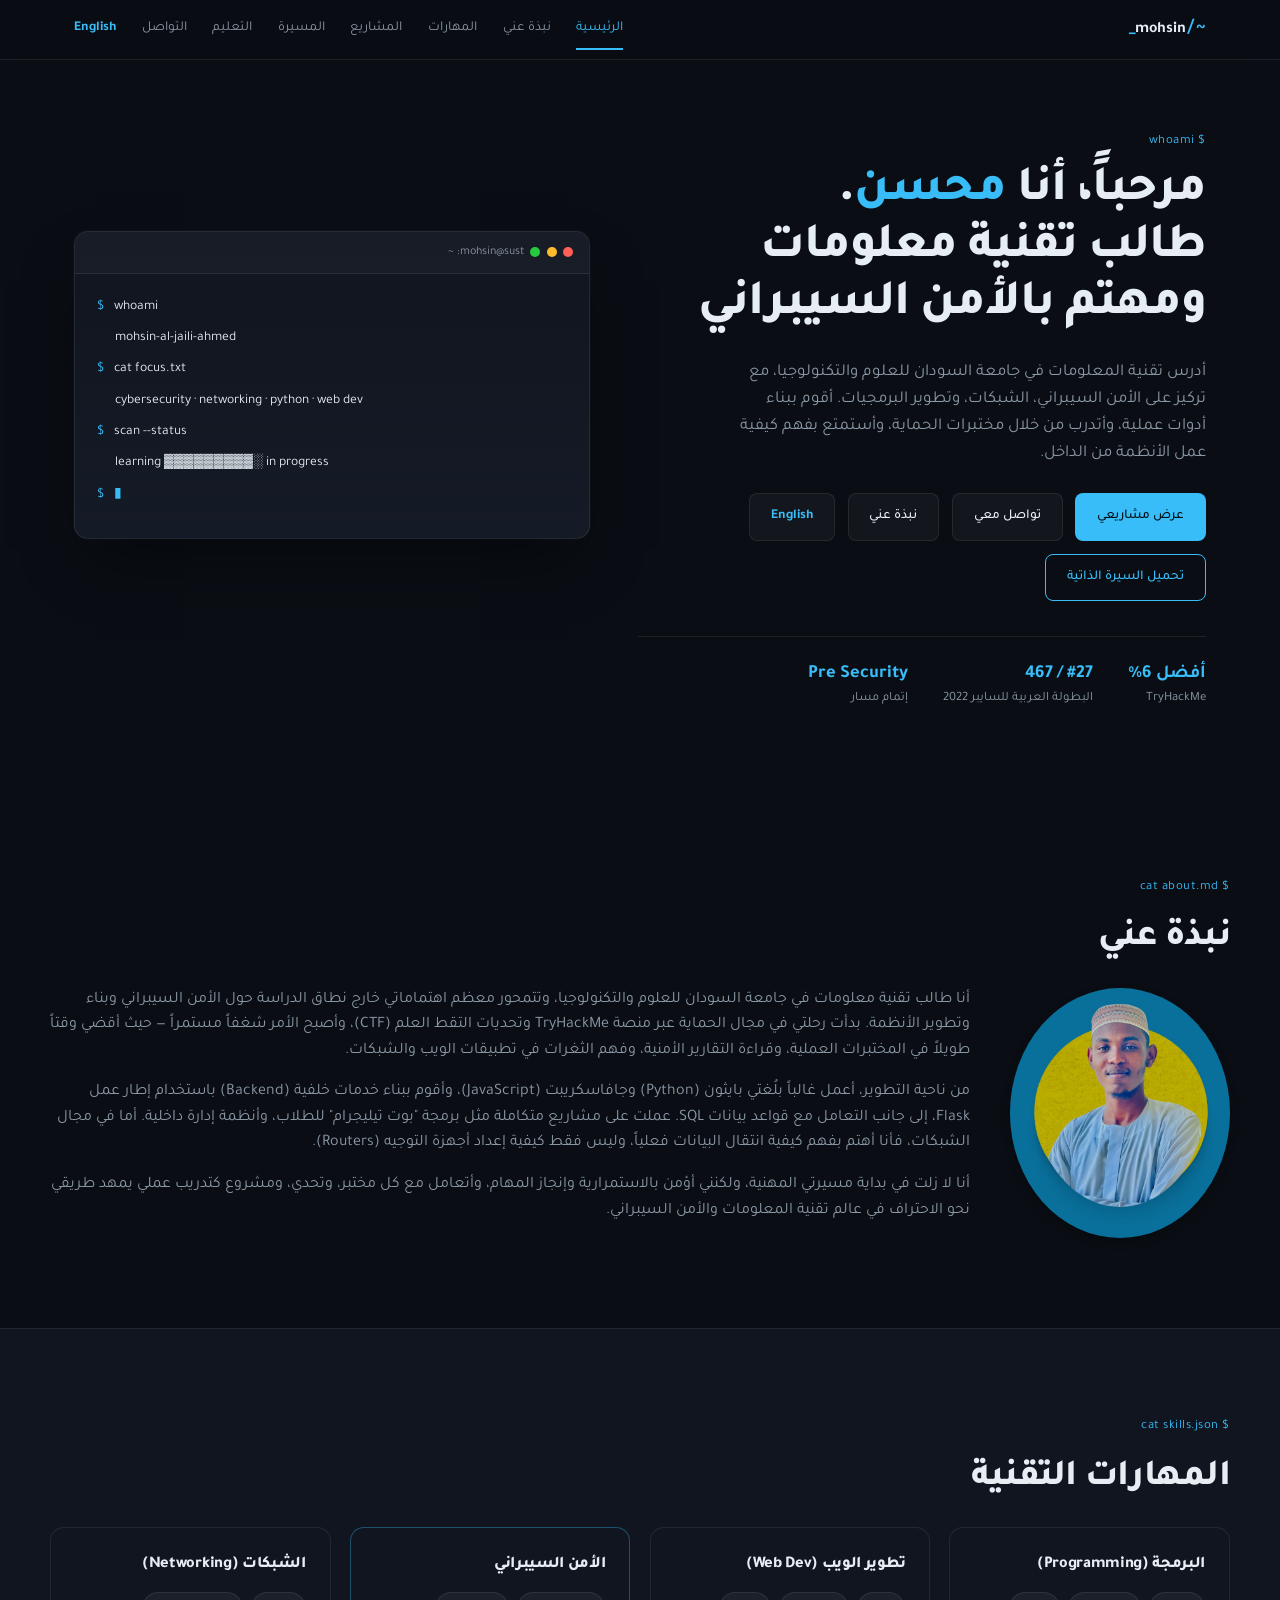
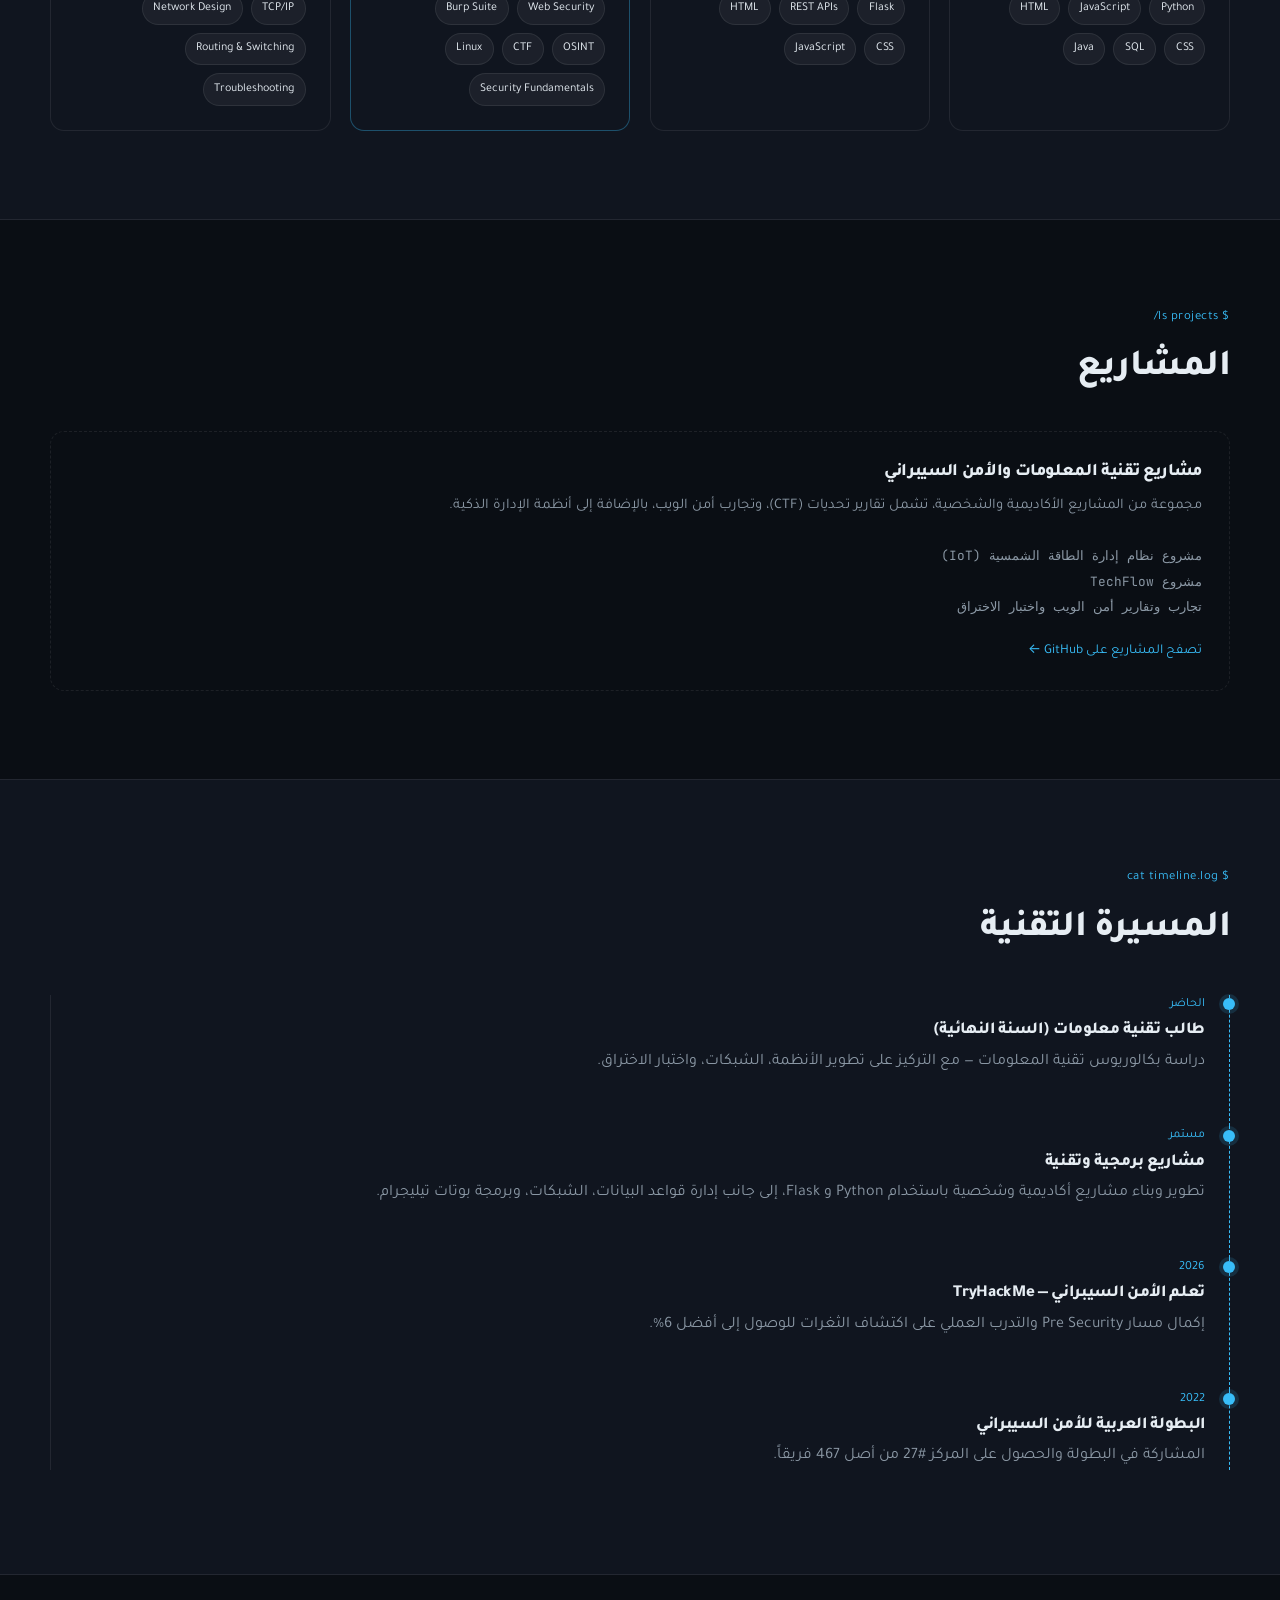
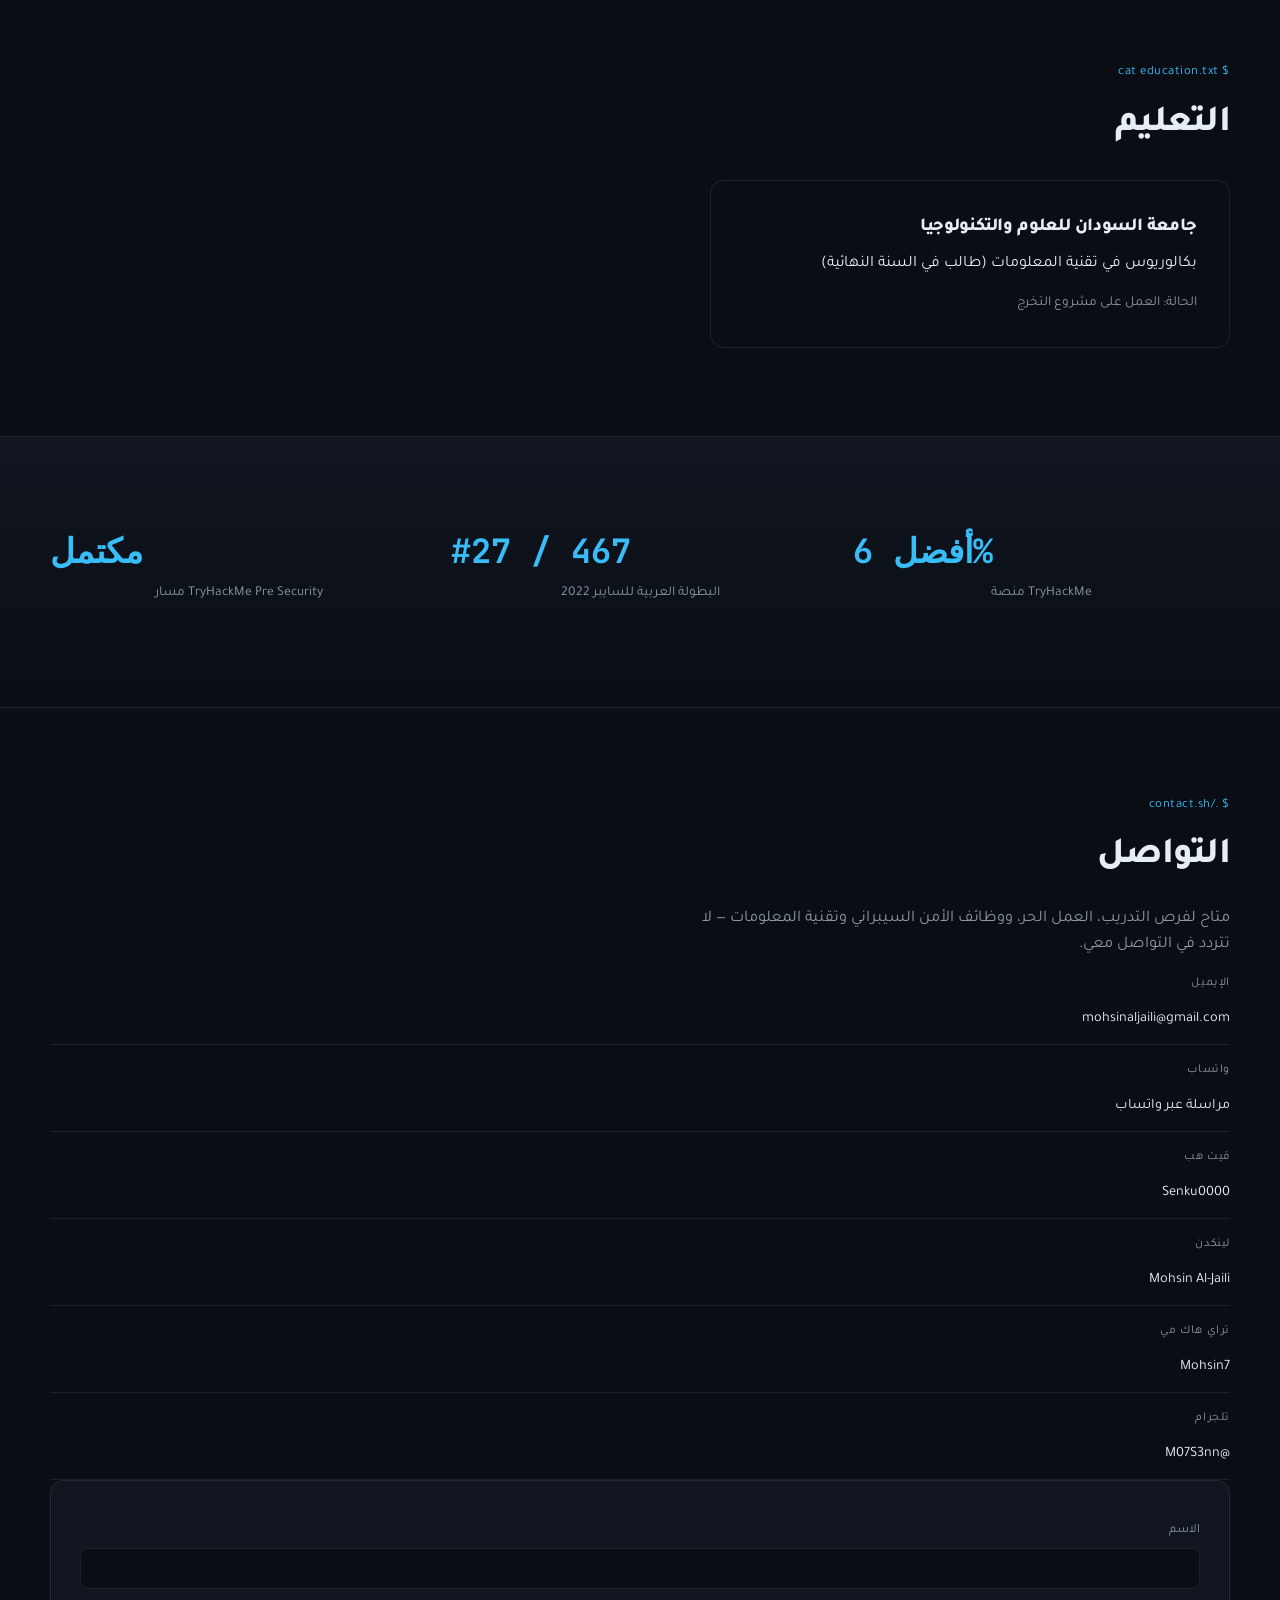
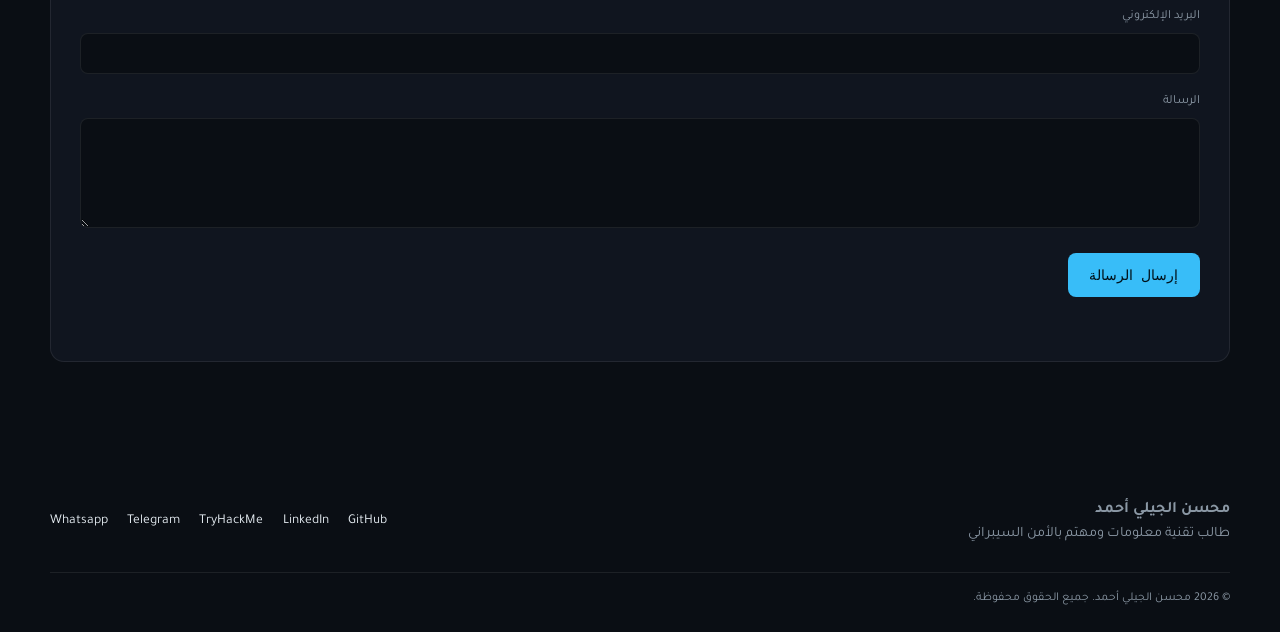
==== index-ar.html @ 2cc3a9dc "Update index-ar.html" ====
<!DOCTYPE html>
<html lang="ar" dir="rtl">
<head>
<meta charset="UTF-8">
<meta name="viewport" content="width=device-width, initial-scale=1.0">
<title>محسن الجيلي أحمد | طالب تقنية معلومات ومهتم بالأمن السيبراني</title>
<meta name="description" content="محسن الجيلي أحمد — طالب تقنية معلومات متخصص في الأمن السيبراني، الشبكات، وتطوير البرمجيات.">
<meta name="theme-color" content="#0a0e14">
<link rel="icon" type="image/svg+xml" href="assets/icons/favicon.svg">
<link rel="preconnect" href="https://fonts.googleapis.com">
<link rel="preconnect" href="https://fonts.gstatic.com" crossorigin>
<link href="https://fonts.googleapis.com/css2?family=JetBrains+Mono:wght@400;500;600;700&family=Inter:wght@400;500;600;700;800&family=Tajawal:wght@400;500;700&display=swap" rel="stylesheet">
<link rel="stylesheet" href="css/style.css">

<!-- إصلاحات التصميم المخصصة للغة العربية -->
<style>
  /* تعديل الخطوط العامة */
  body, h1, h2, h3, p, a, span, label, input, textarea { 
    font-family: 'Tajawal', 'Inter', sans-serif !important; 
  }
  
  /* منع الشاشة السوداء في الجوال (إخفاء العناصر الخارجة عن الشاشة) */
  body, html {
    overflow-x: hidden;
  }

  /* إصلاح زر "تخطي إلى المحتوى" وإخفاؤه */
  .skip-link {
    position: absolute;
    top: -1000px;
    right: 0;
    opacity: 0;
  }
  .skip-link:focus {
    top: 0;
    opacity: 1;
  }

  /* الحفاظ على اتجاه الأكواد التقنية من اليسار لليمين */
  .terminal__body, .nav__prompt, .stat-block__num { 
    font-family: 'JetBrains Mono', monospace !important; 
    direction: ltr; 
    text-align: left; 
  }

  /* إصلاحات الهوامش للقوائم في الجوال */
  .nav__links {
    text-align: right;
  }
  .contact-list {
    padding-right: 0;
  }
  .contact-list li {
    direction: rtl;
    display: flex;
    justify-content: flex-start;
    gap: 15px;
  }

  /* إصلاح الخط الزمني (Timeline) ليظهر على اليمين بدلاً من اليسار */
  .timeline__item {
    padding-left: 0 !important;
    padding-right: 1.5rem !important;
    border-left: none !important;
    border-right: 1px dashed var(--accent) !important;
  }
  .timeline__dot {
    left: auto !important;
    right: -6px !important;
  }
</style>
</head>
<body>

<a class="skip-link" href="#main">تخطي إلى المحتوى</a>

<!-- ================= NAV ================= -->
<header class="nav" id="nav">
<div class="nav__inner">
<a href="#home" class="nav__brand" aria-label="محسن الجيلي أحمد, الرئيسية">
<span class="nav__prompt">~/</span>mohsin<span class="nav__cursor">_</span>
</a>
<nav class="nav__links" id="navLinks" aria-label="Primary">
<a href="#home" class="nav__link active">الرئيسية</a>
<a href="#about" class="nav__link">نبذة عني</a>
<a href="#skills" class="nav__link">المهارات</a>
<a href="#projects" class="nav__link">المشاريع</a>
<a href="#experience" class="nav__link">المسيرة</a>
<a href="#education" class="nav__link">التعليم</a>
<a href="#contact" class="nav__link">التواصل</a>
<a href="index.html" class="nav__link" style="color: var(--accent); font-weight: bold;">English</a>
</nav>
<button class="nav__toggle" id="navToggle" aria-label="افتح القائمة" aria-expanded="false" aria-controls="navLinks">
<span></span><span></span><span></span>
</button>
</div>
</header>

<main id="main">

<!-- ================= HERO ================= -->
<section class="hero" id="home">
<div class="hero__grid">
<div class="hero__content">
<p class="eyebrow">$ whoami</p>
<h1 class="hero__title">
مرحباً، أنا <span class="text-accent">محسن</span>.<br>
طالب تقنية معلومات<br>
ومهتم بالأمن السيبراني
</h1>
<p class="hero__desc">
أدرس تقنية المعلومات في جامعة السودان للعلوم والتكنولوجيا، مع تركيز على الأمن السيبراني، الشبكات، وتطوير البرمجيات. أقوم ببناء أدوات عملية، وأتدرب من خلال مختبرات الحماية، وأستمتع بفهم كيفية عمل الأنظمة من الداخل.
</p>
<div class="hero__cta">
<a href="#projects" class="btn btn--primary">عرض مشاريعي</a>
<a href="#contact" class="btn btn--ghost">تواصل معي</a>
  <a href="#about" class="btn btn--ghost">نبذة عني</a>
<a href="index.html" class="btn btn--ghost" style="color: var(--accent); font-weight: bold;">English</a>
<a href="assets/cv/Mohsin-Al-Jaili-Ahmed-CV.pdf" class="btn btn--outline" download>تحميل السيرة الذاتية</a>
</div>
<div class="hero__stats">
<div class="hero__stat"><span class="hero__stat-num">أفضل 6%</span><span class="hero__stat-label">TryHackMe</span></div>
<div class="hero__stat"><span class="hero__stat-num">#27 / 467</span><span class="hero__stat-label">البطولة العربية للسايبر 2022</span></div>
<div class="hero__stat"><span class="hero__stat-num">Pre Security</span><span class="hero__stat-label">إتمام مسار</span></div>
</div>
</div>
<div class="hero__visual" aria-hidden="true">
<div class="terminal">
<div class="terminal__bar">
<span class="dot dot--r"></span><span class="dot dot--y"></span><span class="dot dot--g"></span>
<span class="terminal__title">mohsin@sust: ~</span>
</div>
<div class="terminal__body" id="terminalBody">
<p><span class="prompt">$</span> <span class="type-line" data-text="whoami"></span></p>
<p class="out">mohsin-al-jaili-ahmed</p>
<p><span class="prompt">$</span> <span class="type-line" data-text="cat focus.txt"></span></p>
<p class="out">cybersecurity · networking · python · web dev</p>
<p><span class="prompt">$</span> <span class="type-line" data-text="scan --status"></span></p>
<p class="out out--accent">learning ▓▓▓▓▓▓▓▓▓░ in progress</p>
<p><span class="prompt">$</span> <span class="cursor-blink">▮</span></p>
</div>
</div>
</div>
</div>
</section>

<!-- ================= ABOUT ================= -->
<section class="section" id="about">
<div class="section__inner">
<p class="eyebrow">$ cat about.md</p>
<h2 class="section__title">نبذة عني</h2>
<div class="about__grid">
<div class="about__photo" style="display: flex; justify-content: center;">
<img src="assets/images/profile.jpg" alt="محسن الجيلي" style="border-radius: 50% !important; object-fit: cover !important; width: 250px !important; height: 250px !important; box-shadow: 0 4px 8px rgba(0,0,0,0.3);">
</div>
<div class="about__text">
<p>
أنا طالب تقنية معلومات في جامعة السودان للعلوم والتكنولوجيا، وتتمحور معظم اهتماماتي خارج نطاق الدراسة حول الأمن السيبراني وبناء وتطوير الأنظمة. بدأت رحلتي في مجال الحماية عبر منصة TryHackMe وتحديات التقط العلم (CTF)، وأصبح الأمر شغفاً مستمراً — حيث أقضي وقتاً طويلاً في المختبرات العملية، وقراءة التقارير الأمنية، وفهم الثغرات في تطبيقات الويب والشبكات.
</p>
<p>
من ناحية التطوير، أعمل غالباً بلُغتي بايثون (Python) وجافاسكريبت (JavaScript)، وأقوم ببناء خدمات خلفية (Backend) باستخدام إطار عمل Flask، إلى جانب التعامل مع قواعد بيانات SQL. عملت على مشاريع متكاملة مثل برمجة "بوت تيليجرام" للطلاب، وأنظمة إدارة داخلية. أما في مجال الشبكات، فأنا أهتم بفهم كيفية انتقال البيانات فعلياً، وليس فقط كيفية إعداد أجهزة التوجيه (Routers).
</p>
<p>
أنا لا زلت في بداية مسيرتي المهنية، ولكنني أؤمن بالاستمرارية وإنجاز المهام، وأتعامل مع كل مختبر، وتحدي، ومشروع كتدريب عملي يمهد طريقي نحو الاحتراف في عالم تقنية المعلومات والأمن السيبراني.
</p>
</div>
</div>
</div>
</section>

<!-- ================= SKILLS ================= -->
<section class="section section--alt" id="skills">
<div class="section__inner">
<p class="eyebrow">$ cat skills.json</p>
<h2 class="section__title">المهارات التقنية</h2>
<div class="skills__grid">
<div class="skill-card">
<h3 class="skill-card__title">البرمجة (Programming)</h3>
<div class="tags">
<span class="tag">Python</span><span class="tag">JavaScript</span>
<span class="tag">HTML</span><span class="tag">CSS</span>
<span class="tag">SQL</span><span class="tag">Java</span>
</div>
</div>
<div class="skill-card">
<h3 class="skill-card__title">تطوير الويب (Web Dev)</h3>
<div class="tags">
<span class="tag">Flask</span><span class="tag">REST APIs</span>
<span class="tag">HTML</span><span class="tag">CSS</span><span class="tag">JavaScript</span>
</div>
</div>
<div class="skill-card skill-card--accent">
<h3 class="skill-card__title">الأمن السيبراني</h3>
<div class="tags">
<span class="tag">Web Security</span><span class="tag">Burp Suite</span>
<span class="tag">OSINT</span><span class="tag">CTF</span>
<span class="tag">Linux</span><span class="tag">Security Fundamentals</span>
</div>
</div>
<div class="skill-card">
<h3 class="skill-card__title">الشبكات (Networking)</h3>
<div class="tags">
<span class="tag">TCP/IP</span><span class="tag">Network Design</span>
<span class="tag">Routing &amp; Switching</span><span class="tag">Troubleshooting</span>
</div>
</div>
</div>
</div>
</section>

<!-- ================= PROJECTS ================= -->
<section class="section" id="projects">
  <div class="section__inner">
    <p class="eyebrow">$ ls projects/</p>
    <h2 class="section__title">المشاريع</h2>
    <div class="projects__grid">
      <article class="project-card project-card--dashed">
        <div class="project-card__top">
          <h3>مشاريع تقنية المعلومات والأمن السيبراني</h3>
        </div>
        <p class="project-card__desc">مجموعة من المشاريع الأكاديمية والشخصية، تشمل تقارير تحديات (CTF)، وتجارب أمن الويب، بالإضافة إلى أنظمة الإدارة الذكية.</p>
        <ul class="mini-list">
          <li>مشروع نظام إدارة الطاقة الشمسية (IoT)</li>
          <li>مشروع TechFlow</li>
          <li>تجارب وتقارير أمن الويب واختبار الاختراق</li>
        </ul>
        <a class="link-arrow" href="https://github.com/Senku0000" target="_blank" rel="noopener">تصفح المشاريع على GitHub ←</a>
      </article>
    </div>
  </div>
</section>

  <!-- ================= EXPERIENCE ================= -->
<section class="section section--alt" id="experience">
  <div class="section__inner">
    <p class="eyebrow">$ cat timeline.log</p>
    <h2 class="section__title">المسيرة التقنية</h2>
    <ol class="timeline">
      <li class="timeline__item">
        <span class="timeline__dot"></span>
        <p class="timeline__date">الحاضر</p>
        <h3>طالب تقنية معلومات (السنة النهائية)</h3>
        <p>دراسة بكالوريوس تقنية المعلومات — مع التركيز على تطوير الأنظمة، الشبكات، واختبار الاختراق.</p>
      </li>
      <li class="timeline__item">
        <span class="timeline__dot"></span>
        <p class="timeline__date">مستمر</p>
        <h3>مشاريع برمجية وتقنية</h3>
        <p>تطوير وبناء مشاريع أكاديمية وشخصية باستخدام Python و Flask، إلى جانب إدارة قواعد البيانات، الشبكات، وبرمجة بوتات تيليجرام.</p>
      </li>
      <li class="timeline__item">
        <span class="timeline__dot"></span>
        <p class="timeline__date">2026</p>
        <h3>تعلم الأمن السيبراني — TryHackMe</h3>
        <p>إكمال مسار Pre Security والتدرب العملي على اكتشاف الثغرات للوصول إلى أفضل 6%.</p>
      </li>
      <li class="timeline__item">
        <span class="timeline__dot"></span>
        <p class="timeline__date">2022</p>
        <h3>البطولة العربية للأمن السيبراني</h3>
        <p>المشاركة في البطولة والحصول على المركز #27 من أصل 467 فريقاً.</p>
      </li>
    </ol>
  </div>
</section>
  

<!-- ================= EDUCATION ================= -->
<section class="section" id="education">
  <div class="section__inner">
    <p class="eyebrow">$ cat education.txt</p>
    <h2 class="section__title">التعليم</h2>
    <div class="education-card">
      <h3>جامعة السودان للعلوم والتكنولوجيا</h3>
      <p class="education-card__degree">بكالوريوس في تقنية المعلومات (طالب في السنة النهائية)</p>
      <p class="education-card__status">الحالة: العمل على مشروع التخرج</p>
    </div>
  </div>
</section>

<!-- ================= STATS ================= -->
<section class="section stats section--alt" id="stats">
<div class="section__inner">
<div class="stats__grid">
<div class="stat-block">
<p class="stat-block__num" data-count-text="أفضل 6%">أفضل 6%</p>
<p class="stat-block__label">TryHackMe منصة</p>
</div>
<div class="stat-block">
<p class="stat-block__num" data-count-text="#27 / 467">#27 / 467</p>
<p class="stat-block__label">البطولة العربية للسايبر 2022</p>
</div>
<div class="stat-block">
<p class="stat-block__num" data-count-text="مكتمل">مكتمل</p>
<p class="stat-block__label">TryHackMe Pre Security مسار</p>
</div>
</div>
</div>
</section>

<!-- ================= CONTACT ================= -->
<section class="section" id="contact">
<div class="section__inner">
<p class="eyebrow">$ ./contact.sh</p>
<h2 class="section__title">التواصل</h2>
<p class="section__lede">متاح لفرص التدريب، العمل الحر، ووظائف الأمن السيبراني وتقنية المعلومات — لا تتردد في التواصل معي.</p>

<ul class="contact-list">
<li><span class="contact-list__label">الإيميل</span><a href="mailto:mohsinaljaili@gmail.com">mohsinaljaili@gmail.com</a></li>
  <li><span class="contact-list__label">واتساب</span><a href="https://wa.me/249965430971" target="_blank" rel="noopener">مراسلة عبر واتساب</a></li>
  
<li><span class="contact-list__label">قيت هب</span><a href="https://github.com/Senku0000" target="_blank" rel="noopener">Senku0000</a></li>
<li><span class="contact-list__label">لينكدن</span><a href="https://www.linkedin.com/in/mohsin-aljaili" target="_blank" rel="noopener">Mohsin Al-Jaili</a></li>
<li><span class="contact-list__label">تراي هاك مي</span><a href="https://tryhackme.com/p/Mohsin7" target="_blank" rel="noopener">Mohsin7</a></li>
<li><span class="contact-list__label">تلجرام</span><a href="https://t.me/M07S3nn" target="_blank" rel="noopener">@M07S3nn</a></li>
</ul>

<form class="contact-form" id="contactForm" action="https://formspree.io/f/xoeqakaz" method="POST">
<label for="name">الاسم</label>
<input type="text" id="name" name="name" required autocomplete="name">

<label for="email">البريد الإلكتروني</label>
<input type="email" id="email" name="email" required autocomplete="email">

<label for="message">الرسالة</label>
<textarea id="message" name="message" rows="5" required></textarea>

<button type="submit" class="btn btn--primary">إرسال الرسالة</button>
<p class="form-status" id="formStatus" role="status" aria-live="polite"></p>
</form>
</div>
</section>
</main>

<!-- ================= FOOTER ================= -->
<footer class="footer">
<div class="footer__inner">
<div>
<p class="footer__name">محسن الجيلي أحمد</p>
<p class="footer__role">طالب تقنية معلومات ومهتم بالأمن السيبراني</p>
</div>
<div class="footer__socials">
<a href="https://github.com/Senku0000" target="_blank" rel="noopener">GitHub</a>
<a href="https://www.linkedin.com/in/mohsin-aljaili" target="_blank" rel="noopener">LinkedIn</a>
<a href="https://tryhackme.com/p/Mohsin7" target="_blank" rel="noopener">TryHackMe</a>
<a href="https://t.me/M07S3nn" target="_blank" rel="noopener">Telegram</a>
  <a href="https://wa.me/249965430971" target="_blank" rel="noopener">Whatsapp</a>
</div>
</div>
<p class="footer__copy">© 2026 محسن الجيلي أحمد. جميع الحقوق محفوظة.</p>
</footer>

<script src="js/script.js"></script>
</body>
</html>
---- css/style.css ----
/* =========================================================
   Tokens
========================================================= */
:root{
  --bg: #0a0e14;
  --surface: #10151f;
  --surface-2: #151b26;
  --border: rgba(255,255,255,0.08);
  --text: #e6edf3;
  --text-dim: #8b98a5;
  --accent: #38bdf8;
  --accent-2: #7c9cff;
  --accent-glow: rgba(56,189,248,0.35);
  --mono: 'JetBrains Mono', ui-monospace, SFMono-Regular, Menlo, monospace;
  --sans: 'Inter', -apple-system, BlinkMacSystemFont, 'Segoe UI', sans-serif;
  --radius: 14px;
  --radius-sm: 8px;
  --maxw: 1180px;
  --transition: 220ms cubic-bezier(.4,0,.2,1);
}

*,*::before,*::after{box-sizing:border-box;}
html{scroll-behavior:smooth;}
body{
  margin:0;
  background:var(--bg);
  color:var(--text);
  font-family:var(--sans);
  line-height:1.6;
  -webkit-font-smoothing:antialiased;
  overflow-x:hidden;
}
img{max-width:100%;display:block;}
a{color:inherit;text-decoration:none;}
ul,ol{list-style:none;margin:0;padding:0;}
h1,h2,h3,h4{font-family:var(--sans);margin:0 0 .5em;font-weight:800;letter-spacing:-0.02em;}
p{margin:0 0 1em;color:var(--text-dim);}

.skip-link{
  position:absolute;left:-999px;top:0;background:var(--accent);color:#001018;
  padding:.75rem 1rem;z-index:999;border-radius:0 0 8px 0;
}
.skip-link:focus{left:0;}

@media (prefers-reduced-motion: reduce){
  *{animation-duration:0.001ms !important;animation-iteration-count:1 !important;transition-duration:0.001ms !important;scroll-behavior:auto !important;}
}

:focus-visible{outline:2px solid var(--accent);outline-offset:3px;border-radius:4px;}

.text-accent{color:var(--accent);}
.eyebrow{
  font-family:var(--mono);
  font-size:.8rem;
  color:var(--accent);
  letter-spacing:.04em;
  margin-bottom:.75rem;
}

/* =========================================================
   Buttons
========================================================= */
.btn{
  display:inline-flex;align-items:center;gap:.4rem;
  padding:.75rem 1.3rem;border-radius:var(--radius-sm);
  font-family:var(--mono);font-size:.85rem;font-weight:500;
  border:1px solid transparent;cursor:pointer;
  transition:transform var(--transition), box-shadow var(--transition), background var(--transition), border-color var(--transition);
}
.btn--primary{background:var(--accent);color:#001018;}
.btn--primary:hover{transform:translateY(-2px);box-shadow:0 8px 24px var(--accent-glow);}
.btn--ghost{background:rgba(255,255,255,0.04);border-color:var(--border);color:var(--text);}
.btn--ghost:hover{border-color:var(--accent);color:var(--accent);transform:translateY(-2px);}
.btn--outline{border-color:var(--accent);color:var(--accent);background:transparent;}
.btn--outline:hover{background:rgba(56,189,248,0.1);transform:translateY(-2px);}

/* =========================================================
   Nav
========================================================= */
.nav{
  position:sticky;top:0;z-index:100;
  background:rgba(10,14,20,0.72);
  backdrop-filter:blur(14px);-webkit-backdrop-filter:blur(14px);
  border-bottom:1px solid var(--border);
}
.nav__inner{
  max-width:var(--maxw);margin:0 auto;padding:.9rem 1.5rem;
  display:flex;align-items:center;justify-content:space-between;
}
.nav__brand{font-family:var(--mono);font-weight:600;font-size:1rem;color:var(--text);}
.nav__prompt{color:var(--accent);}
.nav__cursor{color:var(--accent);animation:blink 1.1s steps(1) infinite;}
.nav__links{display:flex;gap:1.6rem;font-family:var(--mono);font-size:.85rem;}
.nav__link{color:var(--text-dim);position:relative;padding:.25rem 0;transition:color var(--transition);}
.nav__link:hover, .nav__link.active{color:var(--accent);}
.nav__link.active::after{
  content:"";position:absolute;left:0;bottom:-6px;width:100%;height:2px;background:var(--accent);
}
.nav__toggle{
  display:none;flex-direction:column;gap:5px;background:none;border:none;cursor:pointer;padding:6px;
}
.nav__toggle span{width:22px;height:2px;background:var(--text);transition:transform var(--transition), opacity var(--transition);}
.nav__toggle[aria-expanded="true"] span:nth-child(1){transform:translateY(7px) rotate(45deg);}
.nav__toggle[aria-expanded="true"] span:nth-child(2){opacity:0;}
.nav__toggle[aria-expanded="true"] span:nth-child(3){transform:translateY(-7px) rotate(-45deg);}

/* =========================================================
   Hero
========================================================= */
.hero{
  max-width:var(--maxw);margin:0 auto;padding:4.5rem 1.5rem 5rem;
}
.hero__grid{
  display:grid;grid-template-columns:1.1fr 1fr;gap:3rem;align-items:center;
}
.hero__title{font-size:clamp(2rem,4.2vw,3.1rem);line-height:1.15;}
.hero__desc{max-width:52ch;font-size:1.05rem;}
.hero__cta{display:flex;flex-wrap:wrap;gap:.8rem;margin:1.6rem 0 2.2rem;}
.hero__stats{display:flex;gap:2.2rem;flex-wrap:wrap;border-top:1px solid var(--border);padding-top:1.4rem;}
.hero__stat{display:flex;flex-direction:column;}
.hero__stat-num{font-family:var(--mono);font-weight:700;color:var(--accent);font-size:1.15rem;}
.hero__stat-label{color:var(--text-dim);font-size:.8rem;}

.hero__visual{position:relative;min-height:380px;}
.terminal{
  background:linear-gradient(180deg,var(--surface),var(--surface-2));
  border:1px solid var(--border);border-radius:var(--radius);
  box-shadow:0 30px 60px -20px rgba(0,0,0,0.6), 0 0 0 1px rgba(255,255,255,0.02);
  overflow:hidden;position:relative;z-index:2;
  animation:float 6s ease-in-out infinite;
}
.terminal__bar{
  display:flex;align-items:center;gap:.4rem;padding:.7rem 1rem;
  background:rgba(255,255,255,0.03);border-bottom:1px solid var(--border);
}
.dot{width:10px;height:10px;border-radius:50%;}
.dot--r{background:#ff5f56;}.dot--y{background:#ffbd2e;}.dot--g{background:#27c93f;}
.terminal__title{margin-left:.6rem;font-family:var(--mono);font-size:.75rem;color:var(--text-dim);}
.terminal__body{padding:1.4rem;font-family:var(--mono);font-size:.85rem;min-height:230px;}
.terminal__body p{margin:0 0 .6rem;color:var(--text);}
.prompt{color:var(--accent);margin-right:.4rem;}
.out{color:var(--text-dim);padding-left:1.1rem;}
.out--accent{color:var(--accent);}
.cursor-blink{animation:blink 1s steps(1) infinite;color:var(--accent);}

.net{position:absolute;inset:-10% -10% auto auto;width:70%;height:70%;z-index:1;opacity:.8;}
.net__nodes circle{animation:pulse 2.6s ease-in-out infinite;}
.net__nodes circle:nth-child(2){animation-delay:.3s;}
.net__nodes circle:nth-child(3){animation-delay:.6s;}
.net__nodes circle:nth-child(4){animation-delay:.9s;}
.net__nodes circle:nth-child(5){animation-delay:1.2s;}

@keyframes float{0%,100%{transform:translateY(0);}50%{transform:translateY(-10px);}}
@keyframes blink{0%,49%{opacity:1;}50%,100%{opacity:0;}}
@keyframes pulse{0%,100%{opacity:.5;r:5;}50%{opacity:1;r:7;}}

/* =========================================================
   Sections (generic)
========================================================= */
.section{padding:5.5rem 1.5rem;}
.section--alt{background:var(--surface);border-top:1px solid var(--border);border-bottom:1px solid var(--border);}
.section__inner{max-width:var(--maxw);margin:0 auto;}
.section__title{font-size:clamp(1.7rem,3vw,2.3rem);}
.section__lede{max-width:62ch;font-size:1.02rem;}

.reveal{opacity:0;transform:translateY(24px);transition:opacity .6s ease, transform .6s ease;}
.reveal.is-visible{opacity:1;transform:translateY(0);}

/* =========================================================
   About
========================================================= */
.about__grid{display:grid;grid-template-columns:220px 1fr;gap:2.5rem;align-items:start;}
.photo-frame{
  aspect-ratio:1/1;border-radius:var(--radius);
  background:var(--surface-2);border:1px dashed var(--border);
  display:flex;align-items:center;justify-content:center;
  color:var(--text-dim);font-family:var(--mono);font-size:.8rem;text-align:center;padding:1rem;
}
.about__text p{font-size:1rem;}

/* =========================================================
   Skills
========================================================= */
.skills__grid{
  display:grid;grid-template-columns:repeat(auto-fit,minmax(260px,1fr));gap:1.2rem;
}
.skill-card{
  background:var(--surface);border:1px solid var(--border);border-radius:var(--radius);
  padding:1.5rem;transition:transform var(--transition), border-color var(--transition), box-shadow var(--transition);
}
.skill-card:hover{transform:translateY(-4px);border-color:var(--accent);box-shadow:0 16px 32px -18px var(--accent-glow);}
.skill-card--accent{border-color:rgba(56,189,248,0.35);}
.skill-card__title{font-size:1.02rem;margin-bottom:.9rem;}
.tags{display:flex;flex-wrap:wrap;gap:.5rem;}
.tag{
  font-family:var(--mono);font-size:.75rem;color:var(--text);
  background:rgba(255,255,255,0.05);border:1px solid var(--border);
  padding:.35rem .65rem;border-radius:999px;transition:border-color var(--transition), color var(--transition);
}
.tag:hover{border-color:var(--accent);color:var(--accent);}

/* =========================================================
   Cybersecurity journey
========================================================= */
.journey__grid{display:grid;grid-template-columns:repeat(auto-fit,minmax(280px,1fr));gap:1.4rem;margin-top:2rem;}
.journey-card{
  background:linear-gradient(180deg,var(--surface),var(--surface-2));
  border:1px solid var(--border);border-radius:var(--radius);padding:1.8rem;
  transition:transform var(--transition), box-shadow var(--transition);
}
.journey-card:hover{transform:translateY(-4px);box-shadow:0 20px 40px -22px var(--accent-glow);}
.journey-card__head{display:flex;align-items:center;gap:.7rem;margin-bottom:.6rem;}
.badge{
  font-family:var(--mono);font-size:.7rem;color:var(--bg);background:var(--accent);
  padding:.25rem .55rem;border-radius:999px;font-weight:600;
}
.journey-card h3{margin:0;font-size:1.15rem;}
.journey-card__stat{font-family:var(--mono);font-size:1.6rem;color:var(--accent);font-weight:700;margin:.2rem 0 .6rem;}
.link-arrow{display:inline-block;margin-top:.4rem;color:var(--accent);font-family:var(--mono);font-size:.85rem;transition:transform var(--transition);}
.link-arrow:hover{transform:translateX(4px);}
.link-arrow--muted{color:var(--text-dim);}

/* =========================================================
   Achievements
========================================================= */
.achievements__grid{display:grid;grid-template-columns:repeat(auto-fit,minmax(260px,1fr));gap:1.4rem;margin-top:2rem;}
.achievement-card{
  background:var(--bg);border:1px solid var(--border);border-radius:var(--radius);
  padding:1.8rem;position:relative;overflow:hidden;
  transition:transform var(--transition), border-color var(--transition);
}
.achievement-card:hover{transform:translateY(-4px);border-color:var(--accent);}
.achievement-card__num{
  font-family:var(--mono);font-size:2.1rem;font-weight:700;color:var(--accent);margin:0 0 .3rem;
}
.achievement-card__num span{font-size:1rem;color:var(--text-dim);margin-left:.3rem;}
.achievement-card h3{font-size:1.05rem;}

/* =========================================================
   Certifications
========================================================= */
.cert-list{margin-top:1.6rem;display:flex;flex-direction:column;gap:.9rem;}
.cert-row{
  display:flex;align-items:center;justify-content:space-between;gap:1rem;flex-wrap:wrap;
  background:var(--surface);border:1px solid var(--border);border-radius:var(--radius-sm);
  padding:1.1rem 1.4rem;transition:border-color var(--transition);
}
.cert-row:hover{border-color:var(--accent);}
.cert-row--empty{border-style:dashed;opacity:.7;}
.cert-row__main h3{margin:0 0 .2rem;font-size:1rem;}
.cert-row__main p{margin:0;font-size:.85rem;}
.hint{font-family:var(--mono);font-size:.78rem;color:var(--text-dim);margin-top:1rem;}
.hint code{color:var(--accent);}

/* =========================================================
   Projects
========================================================= */
.projects__grid{display:grid;grid-template-columns:repeat(auto-fit,minmax(300px,1fr));gap:1.4rem;margin-top:2rem;}
.project-card{
  background:var(--bg);border:1px solid var(--border);border-radius:var(--radius);
  padding:1.7rem;display:flex;flex-direction:column;gap:.5rem;
  transition:transform var(--transition), box-shadow var(--transition), border-color var(--transition);
}
.project-card:hover{transform:translateY(-6px);border-color:var(--accent);box-shadow:0 22px 44px -24px var(--accent-glow);}
.project-card--dashed{border-style:dashed;}
.project-card__top{display:flex;align-items:center;justify-content:space-between;gap:.6rem;flex-wrap:wrap;}
.project-card__top h3{margin:0;font-size:1.1rem;}
.project-card__links{display:flex;gap:.8rem;font-family:var(--mono);font-size:.78rem;}
.project-card__links a{color:var(--accent);}
.project-card__links a:hover{text-decoration:underline;}
.project-card__desc{font-size:.92rem;}
.project-card__problem, .project-card__solution{font-size:.85rem;margin-bottom:.3rem;}
.project-card__problem strong, .project-card__solution strong{color:var(--text);}
.mini-list{margin:.3rem 0 .6rem;display:flex;flex-direction:column;gap:.3rem;}
.mini-list li{font-family:var(--mono);font-size:.8rem;color:var(--text-dim);}

/* =========================================================
   Timeline
========================================================= */
.timeline{position:relative;margin-top:2.2rem;padding-left:1.6rem;border-left:1px solid var(--border);}
.timeline__item{position:relative;padding:0 0 2.2rem 1.6rem;}
.timeline__item:last-child{padding-bottom:0;}
.timeline__dot{
  position:absolute;left:-1.68rem;top:.2rem;width:12px;height:12px;border-radius:50%;
  background:var(--accent);box-shadow:0 0 0 4px rgba(56,189,248,0.15);
}
.timeline__date{font-family:var(--mono);font-size:.78rem;color:var(--accent);margin-bottom:.2rem;}
.timeline__item h3{font-size:1.05rem;margin-bottom:.3rem;}

/* =========================================================
   Education
========================================================= */
.education-card{
  margin-top:1.6rem;background:var(--bg);border:1px solid var(--border);border-radius:var(--radius);
  padding:2rem;max-width:520px;
}
.education-card h3{font-size:1.15rem;}
.education-card__degree{color:var(--text);}
.education-card__status{font-family:var(--mono);font-size:.85rem;color:var(--text-dim);margin:0;}

/* =========================================================
   Stats
========================================================= */
.stats{background:linear-gradient(180deg,var(--surface),var(--bg));border-top:1px solid var(--border);border-bottom:1px solid var(--border);}
.stats__grid{display:grid;grid-template-columns:repeat(auto-fit,minmax(220px,1fr));gap:1.5rem;text-align:center;}
.stat-block__num{font-family:var(--mono);font-size:2.1rem;font-weight:700;color:var(--accent);margin:0 0 .3rem;}
.stat-block__label{font-size:.85rem;color:var(--text-dim);}

/* =========================================================
   Contact
========================================================= */
.contact__grid{display:grid;grid-template-columns:1fr 1.3fr;gap:2.5rem;margin-top:2rem;align-items:start;}
.contact-list{display:flex;flex-direction:column;gap:1rem;font-family:var(--mono);font-size:.9rem;}
.contact-list li{display:flex;flex-direction:column;gap:.15rem;border-bottom:1px solid var(--border);padding-bottom:.8rem;}
.contact-list__label{color:var(--text-dim);font-size:.75rem;text-transform:uppercase;letter-spacing:.05em;}
.contact-list a:hover{color:var(--accent);}

.contact-form{
  background:var(--surface);border:1px solid var(--border);border-radius:var(--radius);
  padding:1.8rem;display:flex;flex-direction:column;gap:.4rem;
}
.contact-form label{font-family:var(--mono);font-size:.78rem;color:var(--text-dim);margin-top:.7rem;}
.contact-form input, .contact-form textarea{
  background:var(--bg);border:1px solid var(--border);border-radius:var(--radius-sm);
  color:var(--text);padding:.7rem .9rem;font-family:var(--sans);font-size:.9rem;resize:vertical;
}
.contact-form input:focus, .contact-form textarea:focus{border-color:var(--accent);}
.contact-form .btn{margin-top:1.2rem;align-self:flex-start;}
.form-status{font-family:var(--mono);font-size:.8rem;color:var(--accent);min-height:1.2em;}

/* =========================================================
   Footer
========================================================= */
.footer{padding:3rem 1.5rem 1.5rem;}
.footer__inner{
  max-width:var(--maxw);margin:0 auto;display:flex;justify-content:space-between;
  align-items:center;flex-wrap:wrap;gap:1.2rem;padding-bottom:1.6rem;border-bottom:1px solid var(--border);
}
.footer__name{font-weight:700;margin:0;}
.footer__role{color:var(--text-dim);margin:0;font-size:.9rem;}
.footer__socials{display:flex;gap:1.2rem;font-family:var(--mono);font-size:.85rem;}
.footer__socials a:hover{color:var(--accent);}
.footer__copy{
  max-width:var(--maxw);margin:1rem auto 0;font-family:var(--mono);font-size:.75rem;color:var(--text-dim);
}

/* =========================================================
   Responsive
========================================================= */
@media (max-width:900px){
  .hero__grid{grid-template-columns:1fr;}
  .hero__visual{order:-1;min-height:320px;}
  .about__grid{grid-template-columns:1fr;}
  .photo-frame{width:180px;}
  .contact__grid{grid-template-columns:1fr;}
}

@media (max-width:760px){
  .nav__links{
    position:fixed;top:60px;right:0;left:0;background:var(--bg);
    flex-direction:column;padding:1.5rem;gap:1.2rem;
    border-bottom:1px solid var(--border);
    transform:translateY(-120%);opacity:0;pointer-events:none;
    transition:transform var(--transition), opacity var(--transition);
  }
  .nav__links.open{transform:translateY(0);opacity:1;pointer-events:auto;}
  .nav__toggle{display:flex;}
  .hero{padding:3rem 1.25rem 3.5rem;}
  .section{padding:3.5rem 1.25rem;}
}

@media (max-width:480px){
  .hero__cta{flex-direction:column;align-items:stretch;}
  .hero__stats{gap:1.4rem;}
  }
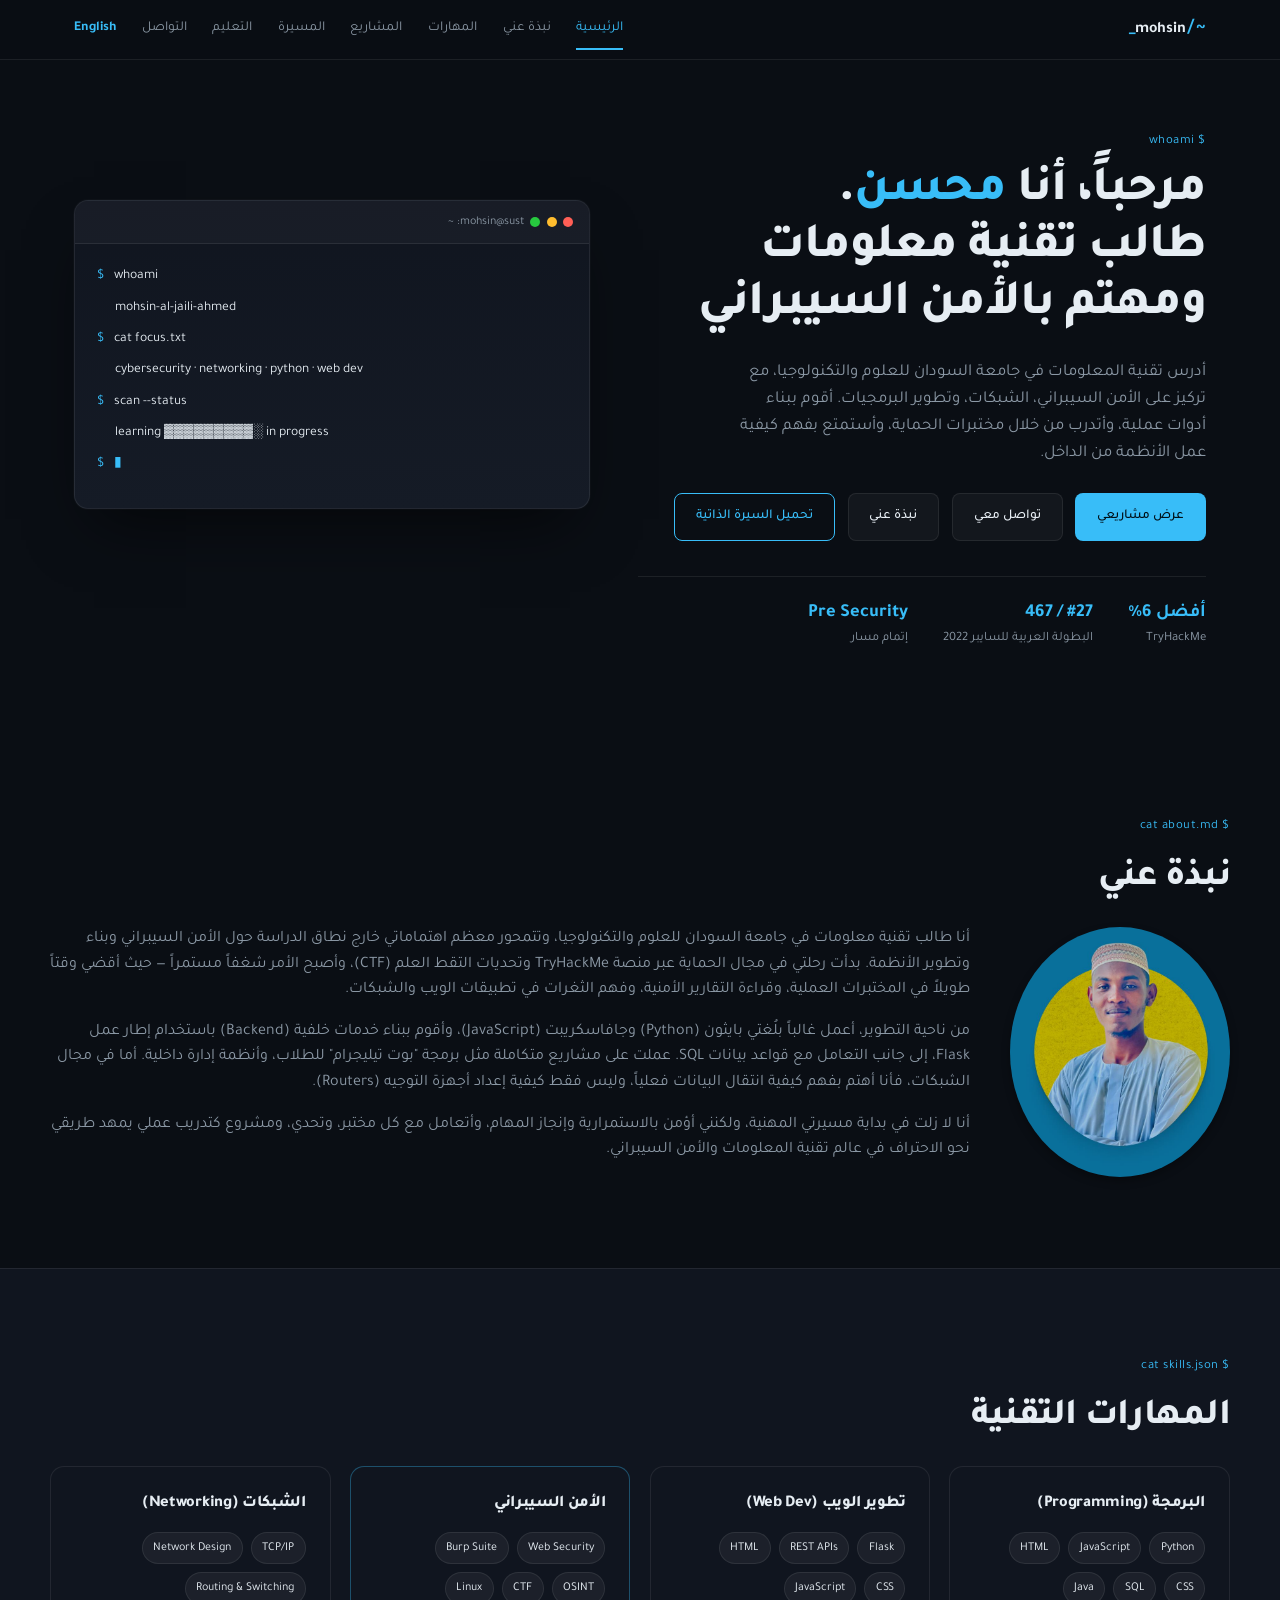
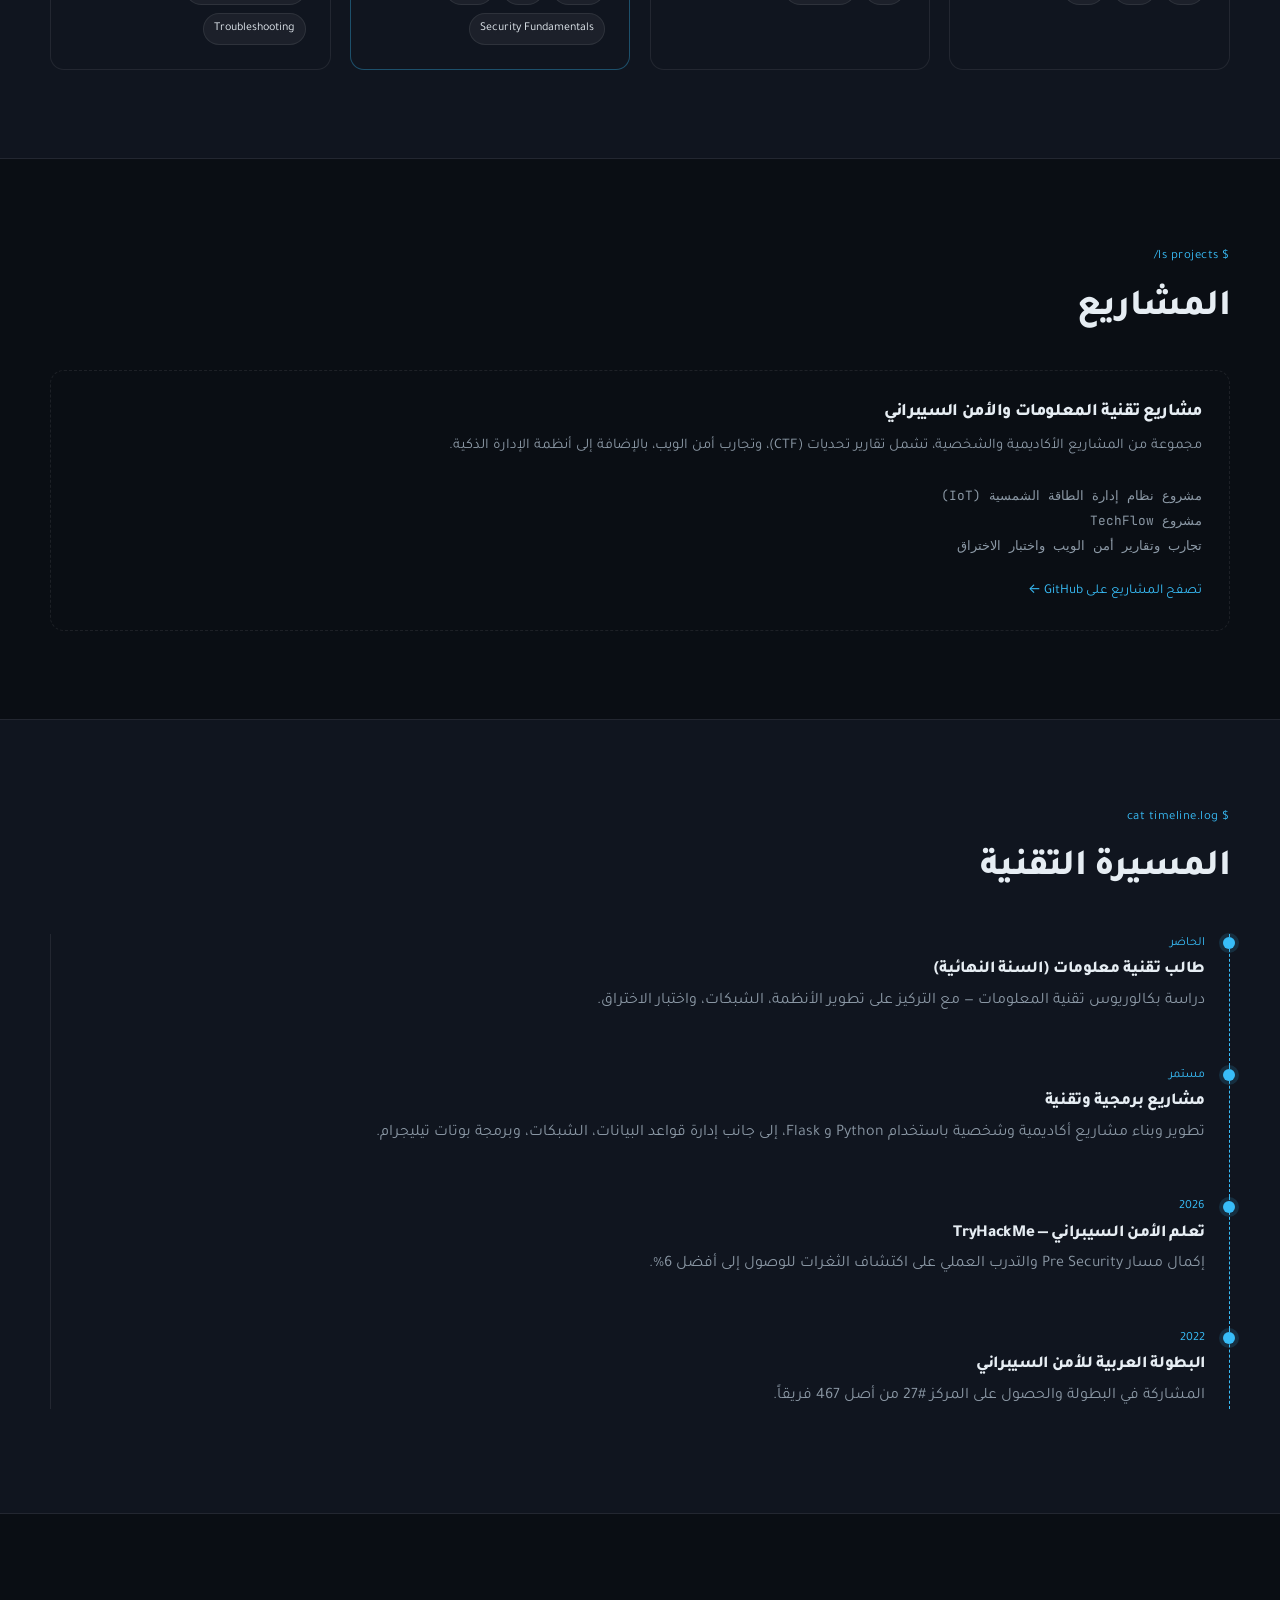
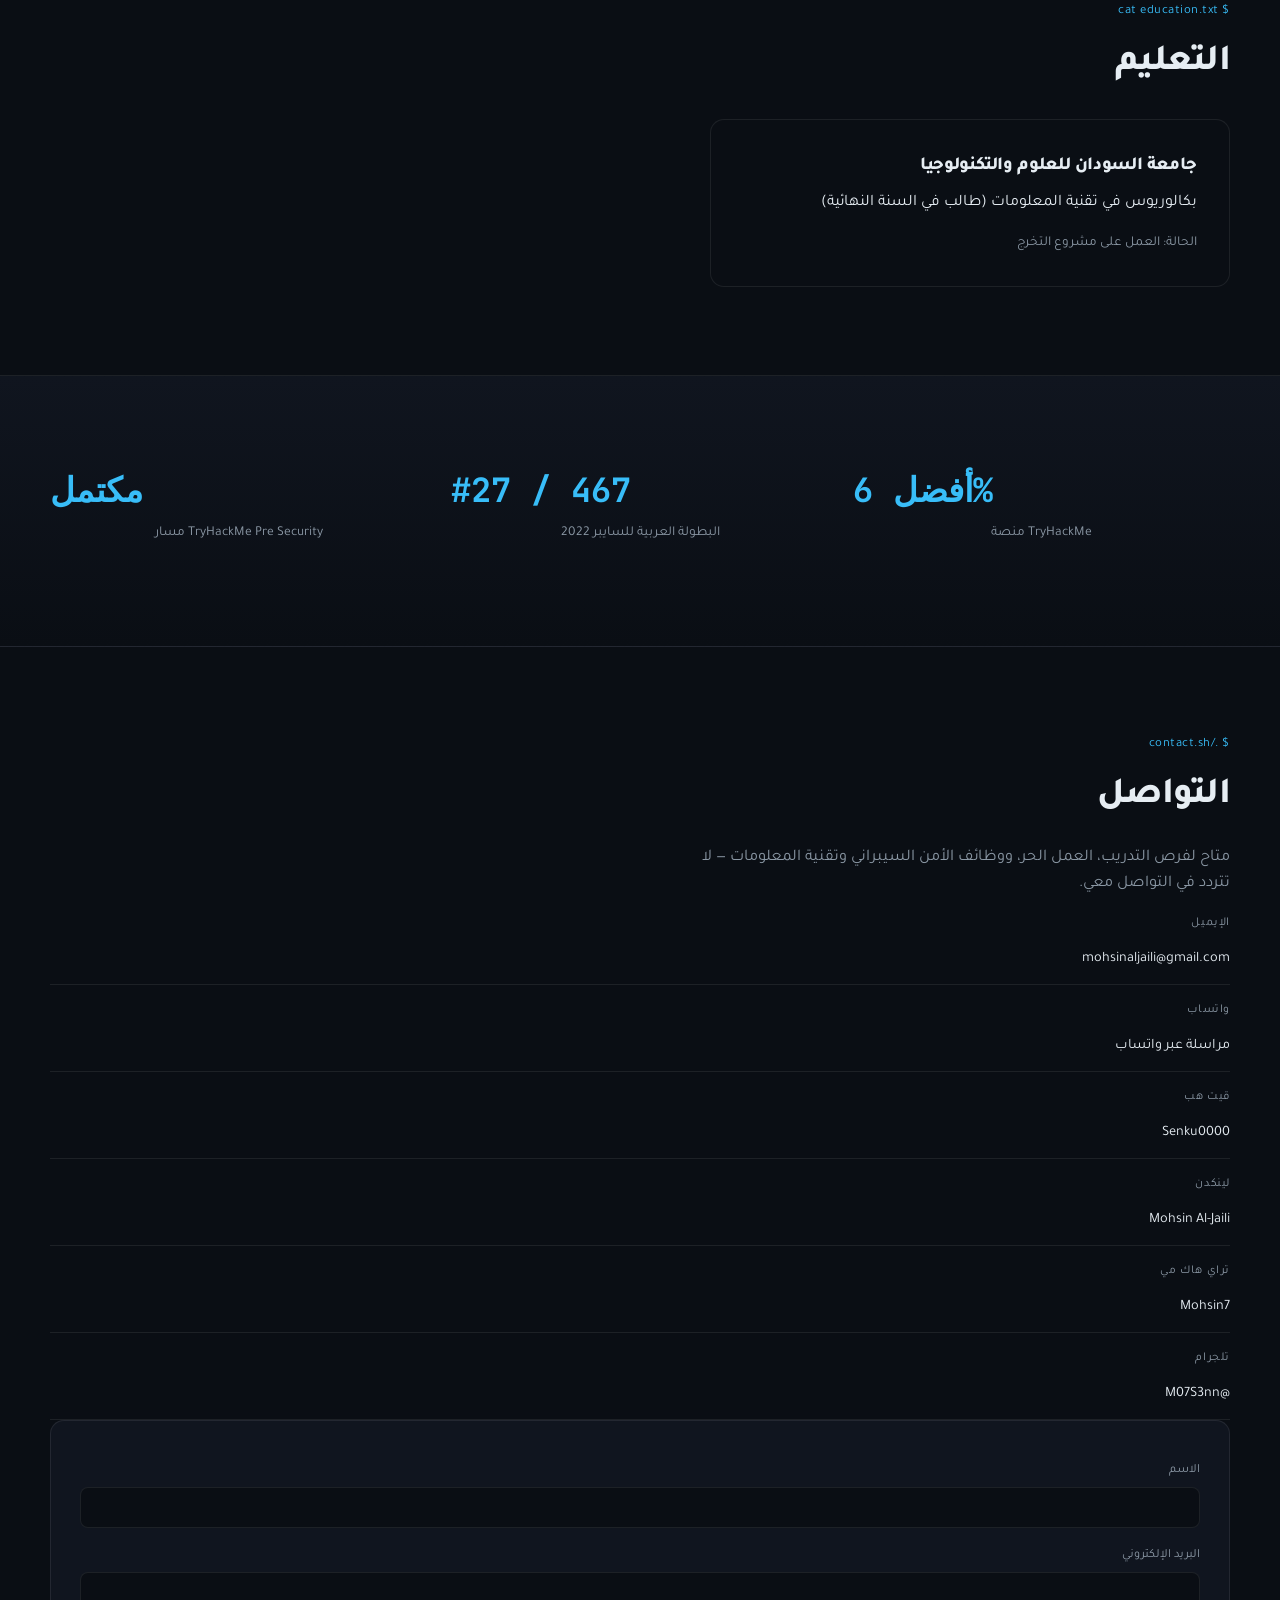
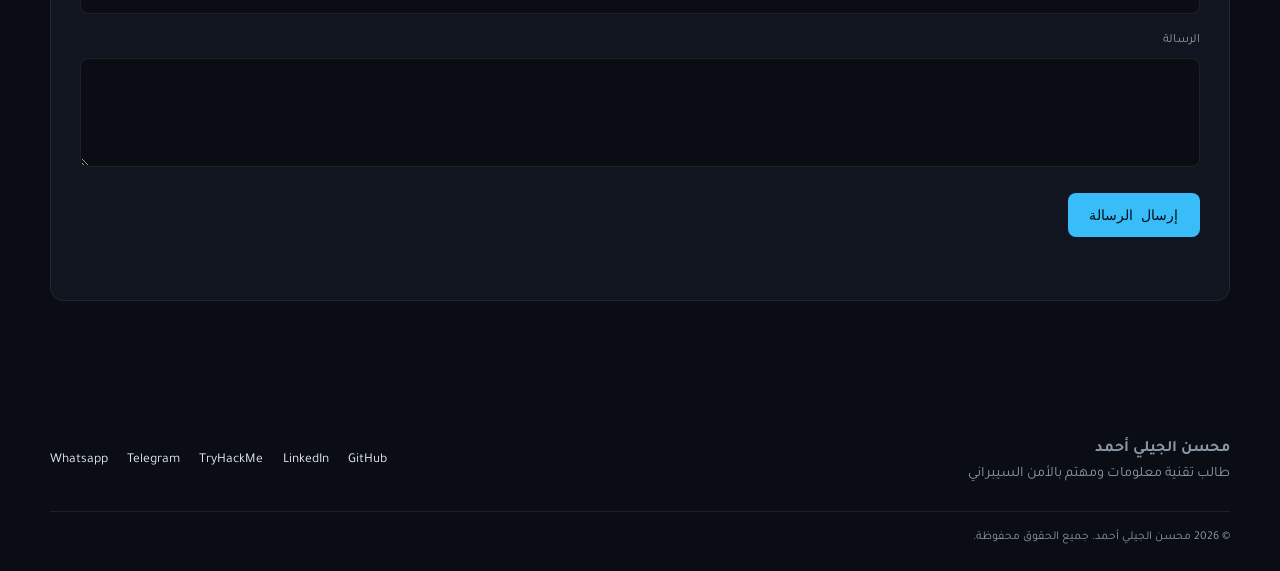
==== commit d9666d72: "Remove English link from Arabic index page" ====
--- a/index-ar.html
+++ b/index-ar.html
@@ -115,7 +115,6 @@
 <a href="#projects" class="btn btn--primary">عرض مشاريعي</a>
 <a href="#contact" class="btn btn--ghost">تواصل معي</a>
   <a href="#about" class="btn btn--ghost">نبذة عني</a>
-<a href="index.html" class="btn btn--ghost" style="color: var(--accent); font-weight: bold;">English</a>
 <a href="assets/cv/Mohsin-Al-Jaili-Ahmed-CV.pdf" class="btn btn--outline" download>تحميل السيرة الذاتية</a>
 </div>
 <div class="hero__stats">
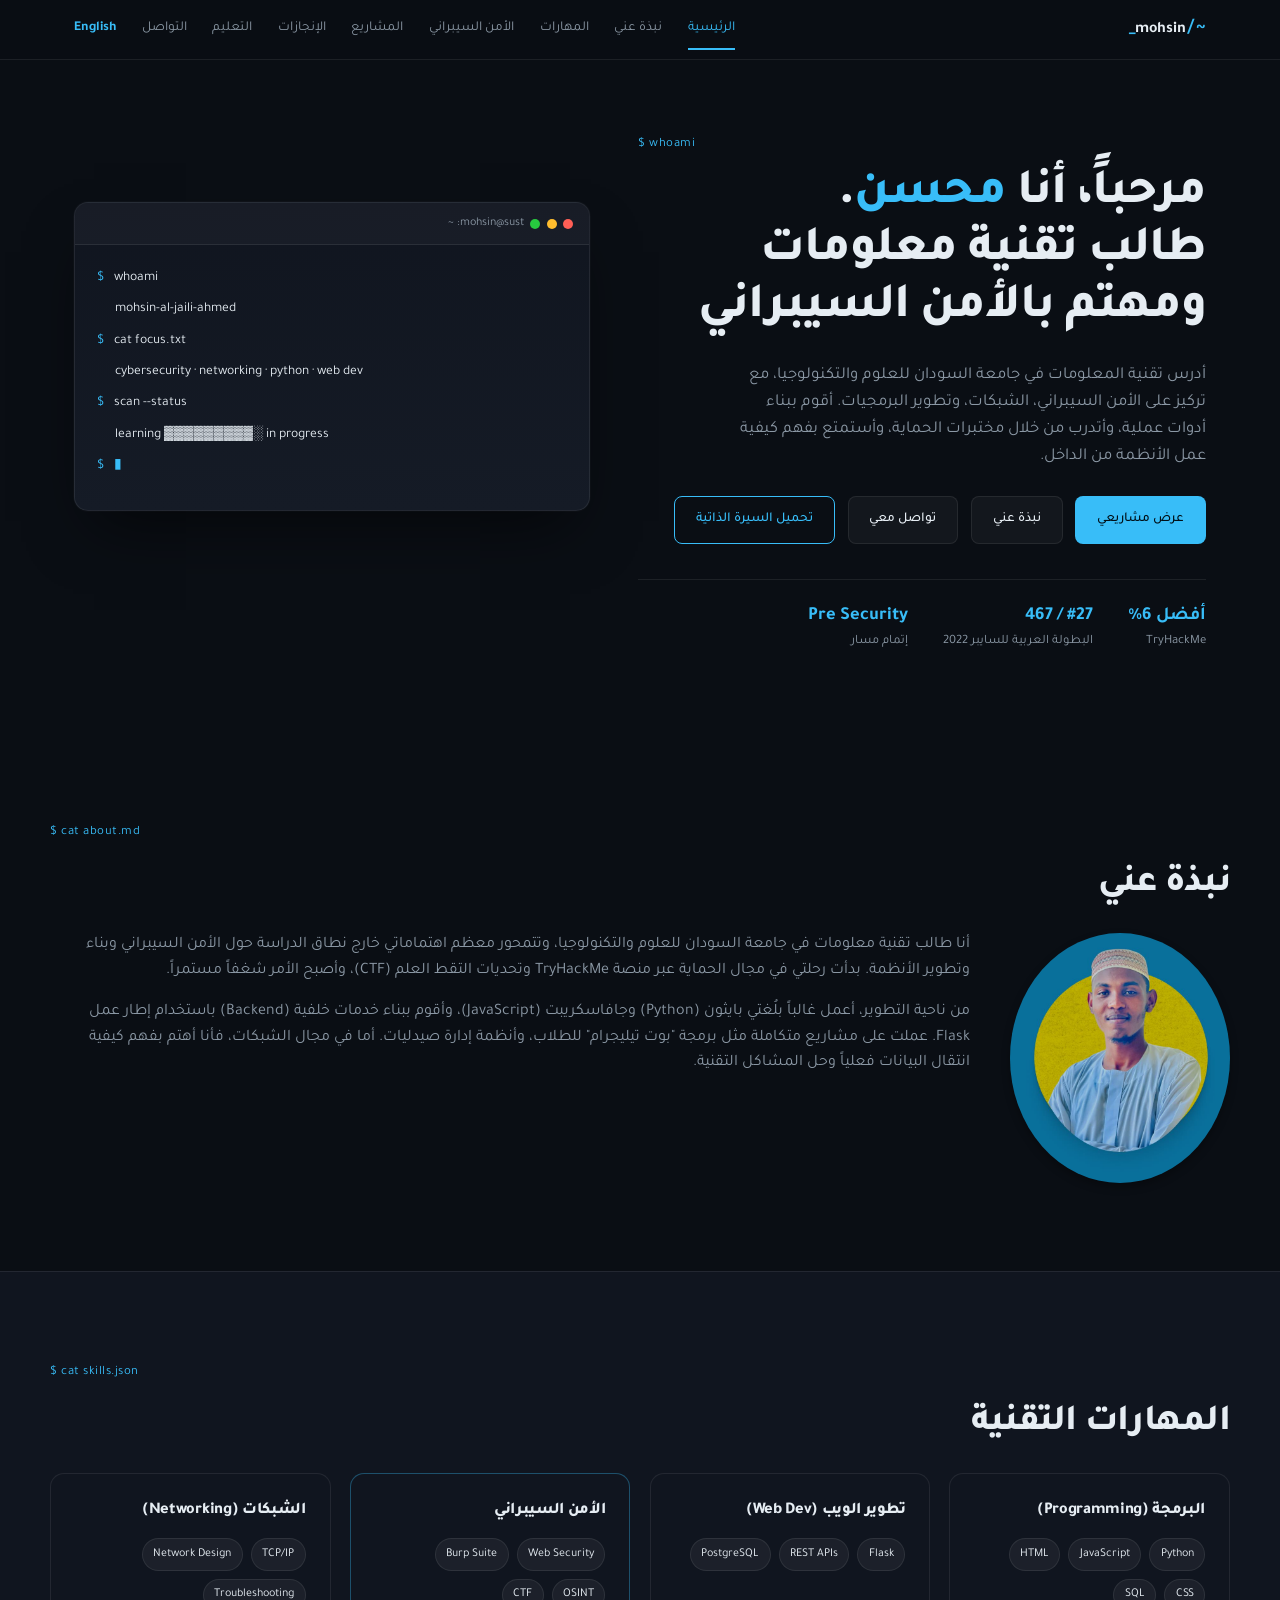
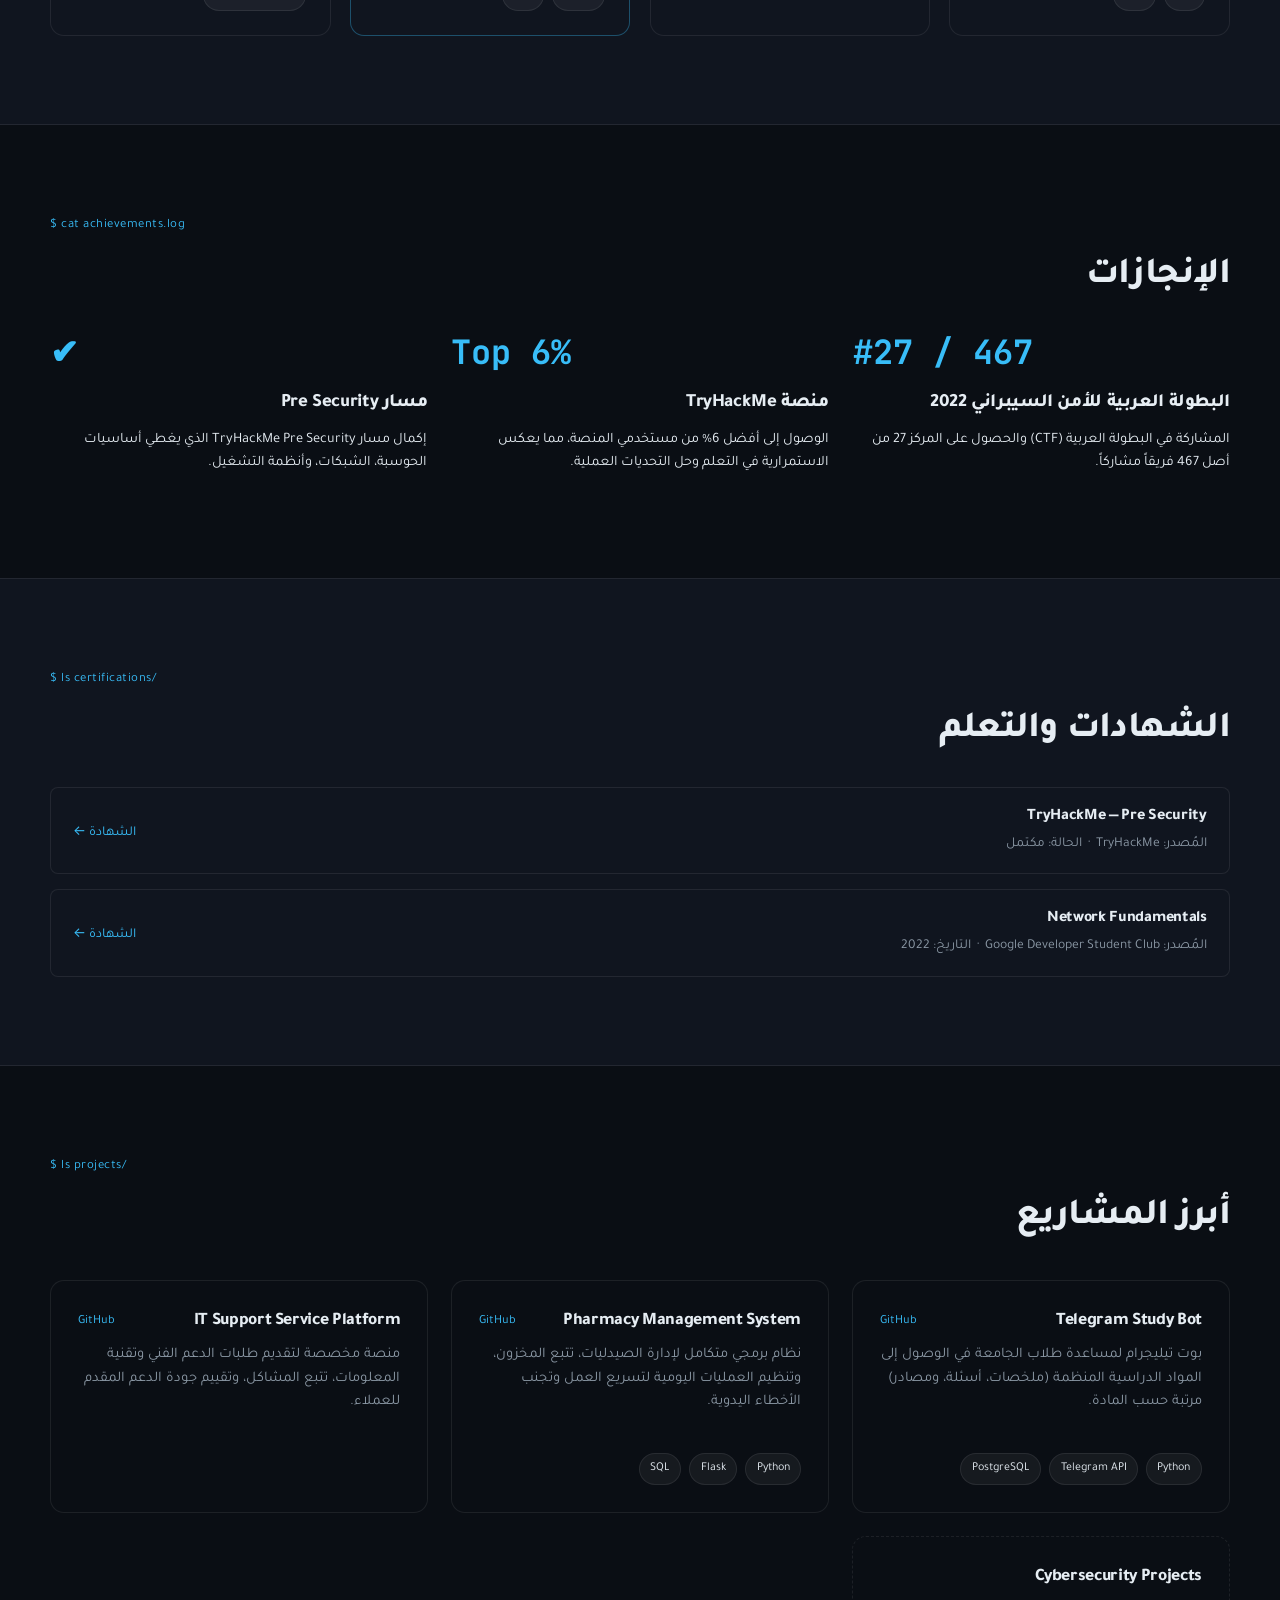
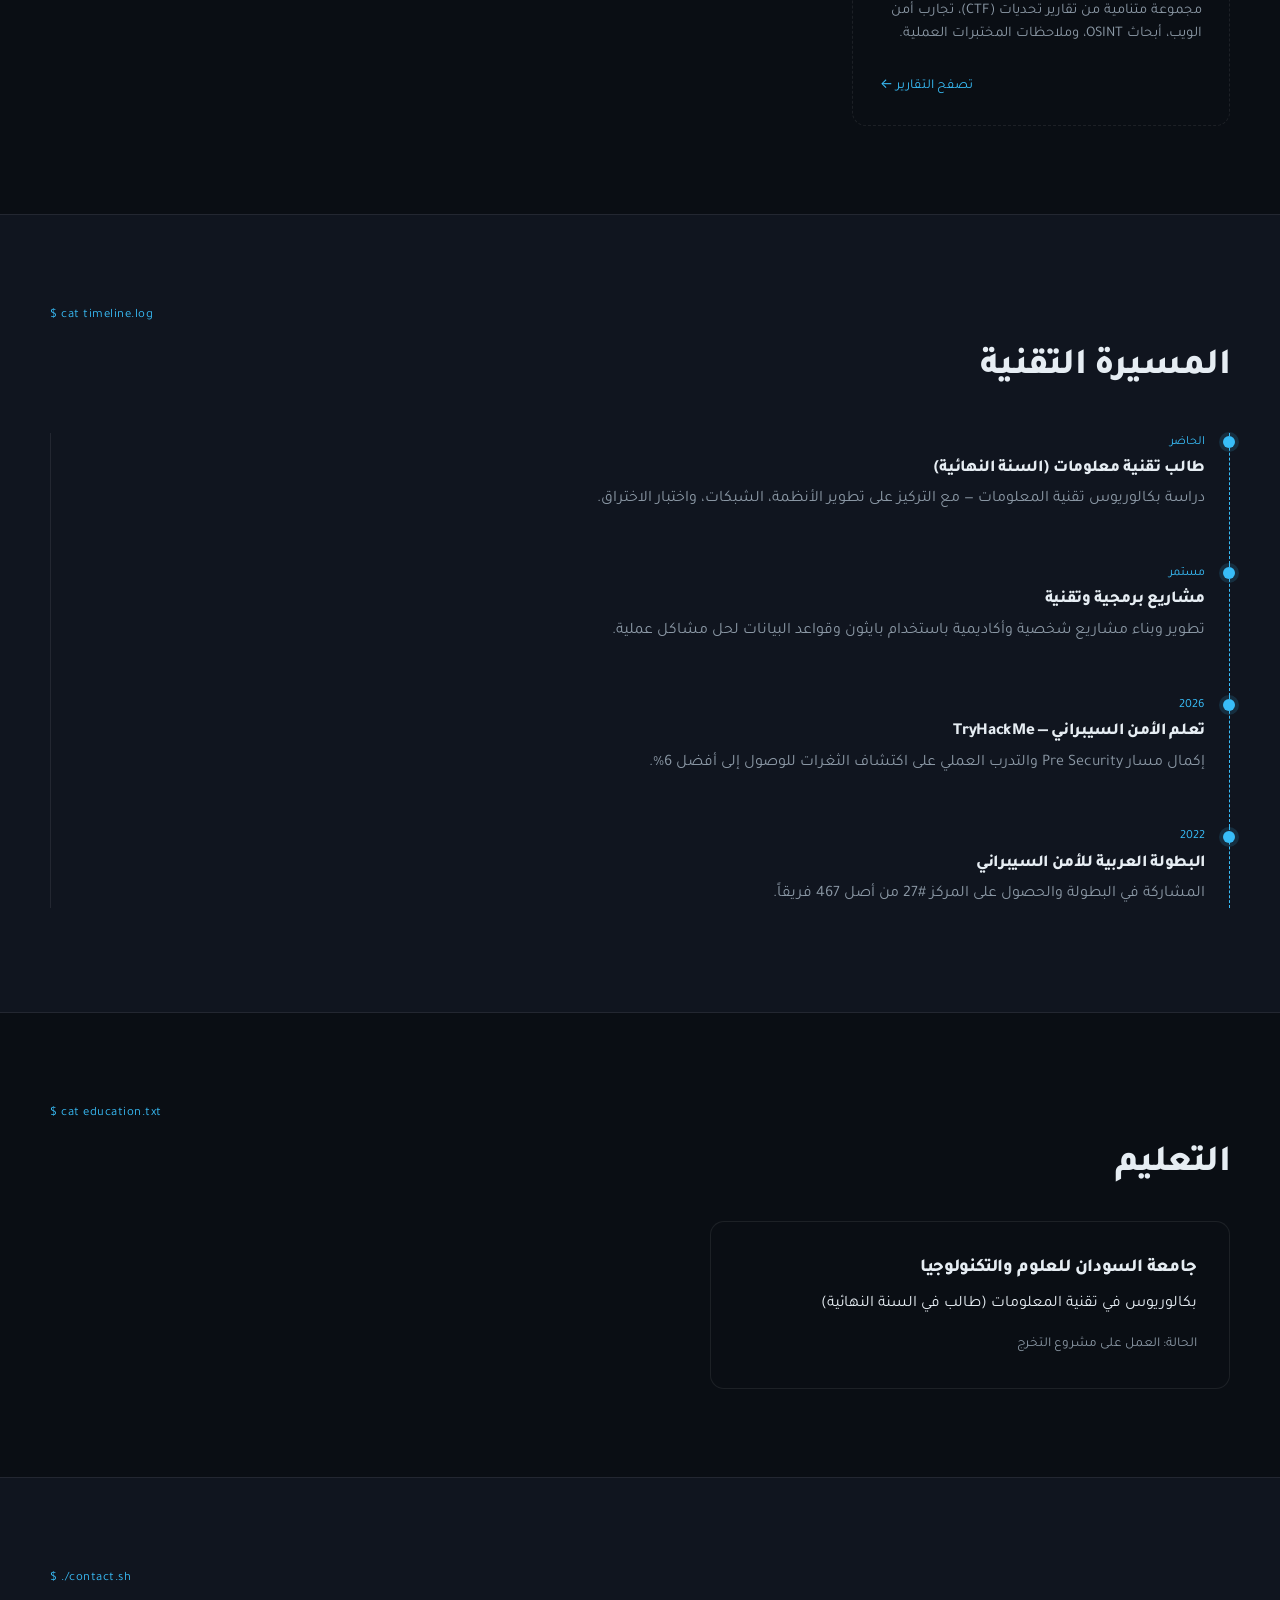
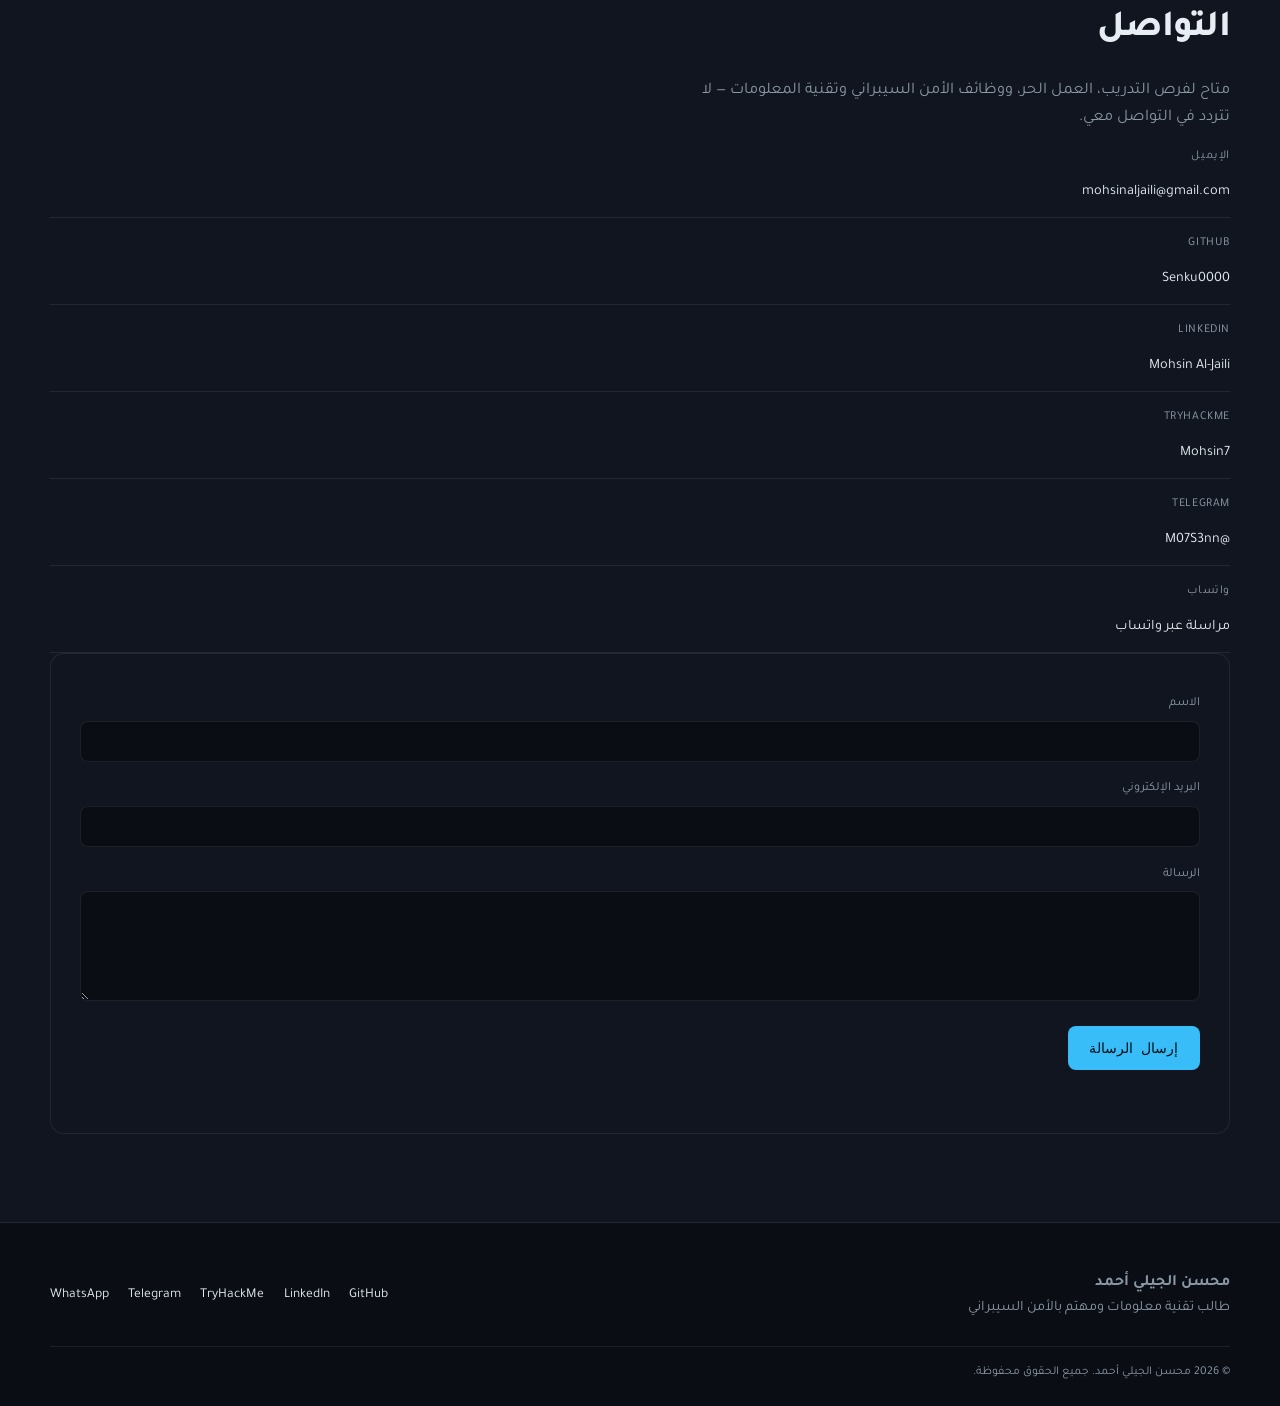
==== commit 7749190a: "Update index-ar.html" ====
--- a/index-ar.html
+++ b/index-ar.html
@@ -14,60 +14,38 @@
 
 <!-- إصلاحات التصميم المخصصة للغة العربية -->
 <style>
-  /* تعديل الخطوط العامة */
   body, h1, h2, h3, p, a, span, label, input, textarea { 
     font-family: 'Tajawal', 'Inter', sans-serif !important; 
   }
   
-  /* منع الشاشة السوداء في الجوال (إخفاء العناصر الخارجة عن الشاشة) */
-  body, html {
-    overflow-x: hidden;
+  body, html { overflow-x: hidden; }
+
+  .skip-link {
+    position: absolute; top: -1000px; right: 0; opacity: 0;
   }
-
-  /* إصلاح زر "تخطي إلى المحتوى" وإخفاؤه */
-  .skip-link {
-    position: absolute;
-    top: -1000px;
-    right: 0;
-    opacity: 0;
-  }
-  .skip-link:focus {
-    top: 0;
-    opacity: 1;
-  }
-
-  /* الحفاظ على اتجاه الأكواد التقنية من اليسار لليمين */
-  .terminal__body, .nav__prompt, .stat-block__num { 
+  .skip-link:focus { top: 0; opacity: 1; }
+
+  .terminal__body, .nav__prompt, .stat-block__num, .eyebrow { 
     font-family: 'JetBrains Mono', monospace !important; 
     direction: ltr; 
     text-align: left; 
   }
 
-  /* إصلاحات الهوامش للقوائم في الجوال */
-  .nav__links {
-    text-align: right;
-  }
-  .contact-list {
-    padding-right: 0;
-  }
-  .contact-list li {
-    direction: rtl;
-    display: flex;
-    justify-content: flex-start;
-    gap: 15px;
-  }
-
-  /* إصلاح الخط الزمني (Timeline) ليظهر على اليمين بدلاً من اليسار */
+  .nav__links { text-align: right; }
+  .contact-list { padding-right: 0; }
+  .contact-list li { direction: rtl; display: flex; justify-content: flex-start; gap: 15px; }
+
   .timeline__item {
     padding-left: 0 !important;
     padding-right: 1.5rem !important;
     border-left: none !important;
     border-right: 1px dashed var(--accent) !important;
   }
-  .timeline__dot {
-    left: auto !important;
-    right: -6px !important;
-  }
+  .timeline__dot { left: auto !important; right: -6px !important; }
+  
+  .cert-row { direction: rtl; text-align: right; }
+  .cert-row__main { margin-left: 0; margin-right: 0; }
+  .link-arrow { display: inline-flex; flex-direction: row-reverse; gap: 5px; }
 </style>
 </head>
 <body>
@@ -76,163 +54,241 @@
 
 <!-- ================= NAV ================= -->
 <header class="nav" id="nav">
-<div class="nav__inner">
-<a href="#home" class="nav__brand" aria-label="محسن الجيلي أحمد, الرئيسية">
-<span class="nav__prompt">~/</span>mohsin<span class="nav__cursor">_</span>
-</a>
-<nav class="nav__links" id="navLinks" aria-label="Primary">
-<a href="#home" class="nav__link active">الرئيسية</a>
-<a href="#about" class="nav__link">نبذة عني</a>
-<a href="#skills" class="nav__link">المهارات</a>
-<a href="#projects" class="nav__link">المشاريع</a>
-<a href="#experience" class="nav__link">المسيرة</a>
-<a href="#education" class="nav__link">التعليم</a>
-<a href="#contact" class="nav__link">التواصل</a>
-<a href="index.html" class="nav__link" style="color: var(--accent); font-weight: bold;">English</a>
-</nav>
-<button class="nav__toggle" id="navToggle" aria-label="افتح القائمة" aria-expanded="false" aria-controls="navLinks">
-<span></span><span></span><span></span>
-</button>
-</div>
+  <div class="nav__inner">
+    <a href="#home" class="nav__brand" aria-label="محسن الجيلي أحمد, الرئيسية">
+      <span class="nav__prompt">~/</span>mohsin<span class="nav__cursor">_</span>
+    </a>
+    <nav class="nav__links" id="navLinks" aria-label="Primary">
+      <a href="#home" class="nav__link active">الرئيسية</a>
+      <a href="#about" class="nav__link">نبذة عني</a>
+      <a href="#skills" class="nav__link">المهارات</a>
+      <a href="#cybersecurity" class="nav__link">الأمن السيبراني</a>
+      <a href="#projects" class="nav__link">المشاريع</a>
+      <a href="#achievements" class="nav__link">الإنجازات</a>
+      <a href="#education" class="nav__link">التعليم</a>
+      <a href="#contact" class="nav__link">التواصل</a>
+      <a href="index.html" class="nav__link" style="color: var(--accent); font-weight: bold;">English</a>
+    </nav>
+    <button class="nav__toggle" id="navToggle" aria-label="افتح القائمة" aria-expanded="false" aria-controls="navLinks">
+      <span></span><span></span><span></span>
+    </button>
+  </div>
 </header>
 
 <main id="main">
 
 <!-- ================= HERO ================= -->
 <section class="hero" id="home">
-<div class="hero__grid">
-<div class="hero__content">
-<p class="eyebrow">$ whoami</p>
-<h1 class="hero__title">
-مرحباً، أنا <span class="text-accent">محسن</span>.<br>
-طالب تقنية معلومات<br>
-ومهتم بالأمن السيبراني
-</h1>
-<p class="hero__desc">
-أدرس تقنية المعلومات في جامعة السودان للعلوم والتكنولوجيا، مع تركيز على الأمن السيبراني، الشبكات، وتطوير البرمجيات. أقوم ببناء أدوات عملية، وأتدرب من خلال مختبرات الحماية، وأستمتع بفهم كيفية عمل الأنظمة من الداخل.
-</p>
-<div class="hero__cta">
-<a href="#projects" class="btn btn--primary">عرض مشاريعي</a>
-<a href="#contact" class="btn btn--ghost">تواصل معي</a>
-  <a href="#about" class="btn btn--ghost">نبذة عني</a>
-<a href="assets/cv/Mohsin-Al-Jaili-Ahmed-CV.pdf" class="btn btn--outline" download>تحميل السيرة الذاتية</a>
-</div>
-<div class="hero__stats">
-<div class="hero__stat"><span class="hero__stat-num">أفضل 6%</span><span class="hero__stat-label">TryHackMe</span></div>
-<div class="hero__stat"><span class="hero__stat-num">#27 / 467</span><span class="hero__stat-label">البطولة العربية للسايبر 2022</span></div>
-<div class="hero__stat"><span class="hero__stat-num">Pre Security</span><span class="hero__stat-label">إتمام مسار</span></div>
-</div>
-</div>
-<div class="hero__visual" aria-hidden="true">
-<div class="terminal">
-<div class="terminal__bar">
-<span class="dot dot--r"></span><span class="dot dot--y"></span><span class="dot dot--g"></span>
-<span class="terminal__title">mohsin@sust: ~</span>
-</div>
-<div class="terminal__body" id="terminalBody">
-<p><span class="prompt">$</span> <span class="type-line" data-text="whoami"></span></p>
-<p class="out">mohsin-al-jaili-ahmed</p>
-<p><span class="prompt">$</span> <span class="type-line" data-text="cat focus.txt"></span></p>
-<p class="out">cybersecurity · networking · python · web dev</p>
-<p><span class="prompt">$</span> <span class="type-line" data-text="scan --status"></span></p>
-<p class="out out--accent">learning ▓▓▓▓▓▓▓▓▓░ in progress</p>
-<p><span class="prompt">$</span> <span class="cursor-blink">▮</span></p>
-</div>
-</div>
-</div>
-</div>
+  <div class="hero__grid">
+    <div class="hero__content">
+      <p class="eyebrow"><span dir="ltr">$ whoami</span></p>
+      <h1 class="hero__title">
+        مرحباً، أنا <span class="text-accent">محسن</span>.<br>
+        طالب تقنية معلومات<br>
+        ومهتم بالأمن السيبراني
+      </h1>
+      <p class="hero__desc">
+        أدرس تقنية المعلومات في جامعة السودان للعلوم والتكنولوجيا، مع تركيز على الأمن السيبراني، الشبكات، وتطوير البرمجيات. أقوم ببناء أدوات عملية، وأتدرب من خلال مختبرات الحماية، وأستمتع بفهم كيفية عمل الأنظمة من الداخل.
+      </p>
+      <div class="hero__cta">
+        <a href="#projects" class="btn btn--primary">عرض مشاريعي</a>
+        <a href="#about" class="btn btn--ghost">نبذة عني</a>
+        <a href="#contact" class="btn btn--ghost">تواصل معي</a>
+        <a href="assets/cv/Mohsin-Al-Jaili-Ahmed-CV.pdf" class="btn btn--outline" download>تحميل السيرة الذاتية</a>
+      </div>
+      <div class="hero__stats">
+        <div class="hero__stat"><span class="hero__stat-num">أفضل 6%</span><span class="hero__stat-label">TryHackMe</span></div>
+        <div class="hero__stat"><span class="hero__stat-num">#27 / 467</span><span class="hero__stat-label">البطولة العربية للسايبر 2022</span></div>
+        <div class="hero__stat"><span class="hero__stat-num">Pre Security</span><span class="hero__stat-label">إتمام مسار</span></div>
+      </div>
+    </div>
+    <div class="hero__visual" aria-hidden="true">
+      <div class="terminal">
+        <div class="terminal__bar">
+          <span class="dot dot--r"></span><span class="dot dot--y"></span><span class="dot dot--g"></span>
+          <span class="terminal__title">mohsin@sust: ~</span>
+        </div>
+        <div class="terminal__body" id="terminalBody">
+          <p><span class="prompt">$</span> <span class="type-line" data-text="whoami"></span></p>
+          <p class="out">mohsin-al-jaili-ahmed</p>
+          <p><span class="prompt">$</span> <span class="type-line" data-text="cat focus.txt"></span></p>
+          <p class="out">cybersecurity · networking · python · web dev</p>
+          <p><span class="prompt">$</span> <span class="type-line" data-text="scan --status"></span></p>
+          <p class="out out--accent">learning ▓▓▓▓▓▓▓▓▓░ in progress</p>
+          <p><span class="prompt">$</span> <span class="cursor-blink">▮</span></p>
+        </div>
+      </div>
+    </div>
+  </div>
 </section>
 
 <!-- ================= ABOUT ================= -->
 <section class="section" id="about">
-<div class="section__inner">
-<p class="eyebrow">$ cat about.md</p>
-<h2 class="section__title">نبذة عني</h2>
-<div class="about__grid">
-<div class="about__photo" style="display: flex; justify-content: center;">
-<img src="assets/images/profile.jpg" alt="محسن الجيلي" style="border-radius: 50% !important; object-fit: cover !important; width: 250px !important; height: 250px !important; box-shadow: 0 4px 8px rgba(0,0,0,0.3);">
-</div>
-<div class="about__text">
-<p>
-أنا طالب تقنية معلومات في جامعة السودان للعلوم والتكنولوجيا، وتتمحور معظم اهتماماتي خارج نطاق الدراسة حول الأمن السيبراني وبناء وتطوير الأنظمة. بدأت رحلتي في مجال الحماية عبر منصة TryHackMe وتحديات التقط العلم (CTF)، وأصبح الأمر شغفاً مستمراً — حيث أقضي وقتاً طويلاً في المختبرات العملية، وقراءة التقارير الأمنية، وفهم الثغرات في تطبيقات الويب والشبكات.
-</p>
-<p>
-من ناحية التطوير، أعمل غالباً بلُغتي بايثون (Python) وجافاسكريبت (JavaScript)، وأقوم ببناء خدمات خلفية (Backend) باستخدام إطار عمل Flask، إلى جانب التعامل مع قواعد بيانات SQL. عملت على مشاريع متكاملة مثل برمجة "بوت تيليجرام" للطلاب، وأنظمة إدارة داخلية. أما في مجال الشبكات، فأنا أهتم بفهم كيفية انتقال البيانات فعلياً، وليس فقط كيفية إعداد أجهزة التوجيه (Routers).
-</p>
-<p>
-أنا لا زلت في بداية مسيرتي المهنية، ولكنني أؤمن بالاستمرارية وإنجاز المهام، وأتعامل مع كل مختبر، وتحدي، ومشروع كتدريب عملي يمهد طريقي نحو الاحتراف في عالم تقنية المعلومات والأمن السيبراني.
-</p>
-</div>
-</div>
-</div>
+  <div class="section__inner">
+    <p class="eyebrow"><span dir="ltr">$ cat about.md</span></p>
+    <h2 class="section__title">نبذة عني</h2>
+    <div class="about__grid">
+      <div class="about__photo" style="display: flex; justify-content: center;">
+        <img src="assets/images/profile.jpg" alt="محسن الجيلي" style="border-radius: 50% !important; object-fit: cover !important; width: 250px !important; height: 250px !important; box-shadow: 0 4px 8px rgba(0,0,0,0.3);">
+      </div>
+      <div class="about__text">
+        <p>
+          أنا طالب تقنية معلومات في جامعة السودان للعلوم والتكنولوجيا، وتتمحور معظم اهتماماتي خارج نطاق الدراسة حول الأمن السيبراني وبناء وتطوير الأنظمة. بدأت رحلتي في مجال الحماية عبر منصة TryHackMe وتحديات التقط العلم (CTF)، وأصبح الأمر شغفاً مستمراً.
+        </p>
+        <p>
+          من ناحية التطوير، أعمل غالباً بلُغتي بايثون (Python) وجافاسكريبت (JavaScript)، وأقوم ببناء خدمات خلفية (Backend) باستخدام إطار عمل Flask. عملت على مشاريع متكاملة مثل برمجة "بوت تيليجرام" للطلاب، وأنظمة إدارة صيدليات. أما في مجال الشبكات، فأنا أهتم بفهم كيفية انتقال البيانات فعلياً وحل المشاكل التقنية.
+        </p>
+      </div>
+    </div>
+  </div>
 </section>
 
 <!-- ================= SKILLS ================= -->
 <section class="section section--alt" id="skills">
-<div class="section__inner">
-<p class="eyebrow">$ cat skills.json</p>
-<h2 class="section__title">المهارات التقنية</h2>
-<div class="skills__grid">
-<div class="skill-card">
-<h3 class="skill-card__title">البرمجة (Programming)</h3>
-<div class="tags">
-<span class="tag">Python</span><span class="tag">JavaScript</span>
-<span class="tag">HTML</span><span class="tag">CSS</span>
-<span class="tag">SQL</span><span class="tag">Java</span>
-</div>
-</div>
-<div class="skill-card">
-<h3 class="skill-card__title">تطوير الويب (Web Dev)</h3>
-<div class="tags">
-<span class="tag">Flask</span><span class="tag">REST APIs</span>
-<span class="tag">HTML</span><span class="tag">CSS</span><span class="tag">JavaScript</span>
-</div>
-</div>
-<div class="skill-card skill-card--accent">
-<h3 class="skill-card__title">الأمن السيبراني</h3>
-<div class="tags">
-<span class="tag">Web Security</span><span class="tag">Burp Suite</span>
-<span class="tag">OSINT</span><span class="tag">CTF</span>
-<span class="tag">Linux</span><span class="tag">Security Fundamentals</span>
-</div>
-</div>
-<div class="skill-card">
-<h3 class="skill-card__title">الشبكات (Networking)</h3>
-<div class="tags">
-<span class="tag">TCP/IP</span><span class="tag">Network Design</span>
-<span class="tag">Routing &amp; Switching</span><span class="tag">Troubleshooting</span>
-</div>
-</div>
-</div>
-</div>
+  <div class="section__inner">
+    <p class="eyebrow"><span dir="ltr">$ cat skills.json</span></p>
+    <h2 class="section__title">المهارات التقنية</h2>
+    <div class="skills__grid">
+      <div class="skill-card">
+        <h3 class="skill-card__title">البرمجة (Programming)</h3>
+        <div class="tags">
+          <span class="tag">Python</span><span class="tag">JavaScript</span>
+          <span class="tag">HTML</span><span class="tag">CSS</span><span class="tag">SQL</span>
+        </div>
+      </div>
+      <div class="skill-card">
+        <h3 class="skill-card__title">تطوير الويب (Web Dev)</h3>
+        <div class="tags">
+          <span class="tag">Flask</span><span class="tag">REST APIs</span>
+          <span class="tag">PostgreSQL</span>
+        </div>
+      </div>
+      <div class="skill-card skill-card--accent">
+        <h3 class="skill-card__title">الأمن السيبراني</h3>
+        <div class="tags">
+          <span class="tag">Web Security</span><span class="tag">Burp Suite</span>
+          <span class="tag">OSINT</span><span class="tag">CTF</span>
+        </div>
+      </div>
+      <div class="skill-card">
+        <h3 class="skill-card__title">الشبكات (Networking)</h3>
+        <div class="tags">
+          <span class="tag">TCP/IP</span><span class="tag">Network Design</span>
+          <span class="tag">Troubleshooting</span>
+        </div>
+      </div>
+    </div>
+  </div>
+</section>
+
+<!-- ================= ACHIEVEMENTS ================= -->
+<section class="section" id="achievements">
+  <div class="section__inner">
+    <p class="eyebrow"><span dir="ltr">$ cat achievements.log</span></p>
+    <h2 class="section__title">الإنجازات</h2>
+    <div class="stats__grid">
+      <div class="stat-block" style="text-align: right; align-items: flex-start;">
+        <p class="stat-block__num" style="direction: ltr;">#27 / 467</p>
+        <h3 style="margin-top: 10px;">البطولة العربية للأمن السيبراني 2022</h3>
+        <p style="font-size: 0.9rem; margin-top: 10px; color: var(--text-muted);">المشاركة في البطولة العربية (CTF) والحصول على المركز 27 من أصل 467 فريقاً مشاركاً.</p>
+      </div>
+      <div class="stat-block" style="text-align: right; align-items: flex-start;">
+        <p class="stat-block__num" style="direction: ltr;">Top 6%</p>
+        <h3 style="margin-top: 10px;">منصة TryHackMe</h3>
+        <p style="font-size: 0.9rem; margin-top: 10px; color: var(--text-muted);">الوصول إلى أفضل 6% من مستخدمي المنصة، مما يعكس الاستمرارية في التعلم وحل التحديات العملية.</p>
+      </div>
+      <div class="stat-block" style="text-align: right; align-items: flex-start;">
+        <p class="stat-block__num">✔</p>
+        <h3 style="margin-top: 10px;">مسار Pre Security</h3>
+        <p style="font-size: 0.9rem; margin-top: 10px; color: var(--text-muted);">إكمال مسار TryHackMe Pre Security الذي يغطي أساسيات الحوسبة، الشبكات، وأنظمة التشغيل.</p>
+      </div>
+    </div>
+  </div>
+</section>
+
+<!-- ================= CERTIFICATIONS ================= -->
+<section class="section section--alt" id="cybersecurity">
+  <div class="section__inner">
+    <p class="eyebrow"><span dir="ltr">$ ls certifications/</span></p>
+    <h2 class="section__title">الشهادات والتعلم</h2>
+    <ul class="cert-list">
+      <li class="cert-row">
+        <div class="cert-row__main">
+          <h3>TryHackMe — Pre Security</h3>
+          <p>المُصدر: TryHackMe &nbsp;·&nbsp; الحالة: مكتمل</p>
+        </div>
+        <a class="link-arrow" href="https://tryhackme.com/p/Mohsin7" target="_blank">الشهادة ←</a>
+      </li>
+      <li class="cert-row">
+        <div class="cert-row__main">
+          <h3>Network Fundamentals</h3>
+          <p>المُصدر: Google Developer Student Club &nbsp;·&nbsp; التاريخ: 2022</p>
+        </div>
+        <a class="link-arrow" href="#">الشهادة ←</a>
+      </li>
+    </ul>
+  </div>
 </section>
 
 <!-- ================= PROJECTS ================= -->
 <section class="section" id="projects">
   <div class="section__inner">
-    <p class="eyebrow">$ ls projects/</p>
-    <h2 class="section__title">المشاريع</h2>
+    <p class="eyebrow"><span dir="ltr">$ ls projects/</span></p>
+    <h2 class="section__title">أبرز المشاريع</h2>
     <div class="projects__grid">
+      
+      <article class="project-card">
+        <div class="project-card__top">
+          <h3>Telegram Study Bot</h3>
+          <div class="project-card__links">
+            <a href="https://github.com/Senku0000" target="_blank">GitHub</a>
+          </div>
+        </div>
+        <p class="project-card__desc">بوت تيليجرام لمساعدة طلاب الجامعة في الوصول إلى المواد الدراسية المنظمة (ملخصات، أسئلة، ومصادر) مرتبة حسب المادة.</p>
+        <div class="tags" style="margin-top: 15px;">
+          <span class="tag">Python</span><span class="tag">Telegram API</span><span class="tag">PostgreSQL</span>
+        </div>
+      </article>
+
+      <article class="project-card">
+        <div class="project-card__top">
+          <h3>Pharmacy Management System</h3>
+          <div class="project-card__links">
+            <a href="https://github.com/Senku0000" target="_blank">GitHub</a>
+          </div>
+        </div>
+        <p class="project-card__desc">نظام برمجي متكامل لإدارة الصيدليات، تتبع المخزون، وتنظيم العمليات اليومية لتسريع العمل وتجنب الأخطاء اليدوية.</p>
+        <div class="tags" style="margin-top: 15px;">
+          <span class="tag">Python</span><span class="tag">Flask</span><span class="tag">SQL</span>
+        </div>
+      </article>
+
+      <article class="project-card">
+        <div class="project-card__top">
+          <h3>IT Support Service Platform</h3>
+          <div class="project-card__links">
+            <a href="https://github.com/Senku0000" target="_blank">GitHub</a>
+          </div>
+        </div>
+        <p class="project-card__desc">منصة مخصصة لتقديم طلبات الدعم الفني وتقنية المعلومات، تتبع المشاكل، وتقييم جودة الدعم المقدم للعملاء.</p>
+      </article>
+
       <article class="project-card project-card--dashed">
         <div class="project-card__top">
-          <h3>مشاريع تقنية المعلومات والأمن السيبراني</h3>
-        </div>
-        <p class="project-card__desc">مجموعة من المشاريع الأكاديمية والشخصية، تشمل تقارير تحديات (CTF)، وتجارب أمن الويب، بالإضافة إلى أنظمة الإدارة الذكية.</p>
-        <ul class="mini-list">
-          <li>مشروع نظام إدارة الطاقة الشمسية (IoT)</li>
-          <li>مشروع TechFlow</li>
-          <li>تجارب وتقارير أمن الويب واختبار الاختراق</li>
-        </ul>
-        <a class="link-arrow" href="https://github.com/Senku0000" target="_blank" rel="noopener">تصفح المشاريع على GitHub ←</a>
+          <h3>Cybersecurity Projects</h3>
+        </div>
+        <p class="project-card__desc">مجموعة متنامية من تقارير تحديات (CTF)، تجارب أمن الويب، أبحاث OSINT، وملاحظات المختبرات العملية.</p>
+        <a class="link-arrow" href="https://github.com/Senku0000" target="_blank" rel="noopener">تصفح التقارير ←</a>
       </article>
-    </div>
-  </div>
-</section>
-
-  <!-- ================= EXPERIENCE ================= -->
+
+    </div>
+  </div>
+</section>
+
+<!-- ================= EXPERIENCE ================= -->
 <section class="section section--alt" id="experience">
   <div class="section__inner">
-    <p class="eyebrow">$ cat timeline.log</p>
+    <p class="eyebrow"><span dir="ltr">$ cat timeline.log</span></p>
     <h2 class="section__title">المسيرة التقنية</h2>
     <ol class="timeline">
       <li class="timeline__item">
@@ -245,7 +301,7 @@
         <span class="timeline__dot"></span>
         <p class="timeline__date">مستمر</p>
         <h3>مشاريع برمجية وتقنية</h3>
-        <p>تطوير وبناء مشاريع أكاديمية وشخصية باستخدام Python و Flask، إلى جانب إدارة قواعد البيانات، الشبكات، وبرمجة بوتات تيليجرام.</p>
+        <p>تطوير وبناء مشاريع شخصية وأكاديمية باستخدام بايثون وقواعد البيانات لحل مشاكل عملية.</p>
       </li>
       <li class="timeline__item">
         <span class="timeline__dot"></span>
@@ -262,12 +318,11 @@
     </ol>
   </div>
 </section>
-  
 
 <!-- ================= EDUCATION ================= -->
 <section class="section" id="education">
   <div class="section__inner">
-    <p class="eyebrow">$ cat education.txt</p>
+    <p class="eyebrow"><span dir="ltr">$ cat education.txt</span></p>
     <h2 class="section__title">التعليم</h2>
     <div class="education-card">
       <h3>جامعة السودان للعلوم والتكنولوجيا</h3>
@@ -277,76 +332,56 @@
   </div>
 </section>
 
-<!-- ================= STATS ================= -->
-<section class="section stats section--alt" id="stats">
-<div class="section__inner">
-<div class="stats__grid">
-<div class="stat-block">
-<p class="stat-block__num" data-count-text="أفضل 6%">أفضل 6%</p>
-<p class="stat-block__label">TryHackMe منصة</p>
-</div>
-<div class="stat-block">
-<p class="stat-block__num" data-count-text="#27 / 467">#27 / 467</p>
-<p class="stat-block__label">البطولة العربية للسايبر 2022</p>
-</div>
-<div class="stat-block">
-<p class="stat-block__num" data-count-text="مكتمل">مكتمل</p>
-<p class="stat-block__label">TryHackMe Pre Security مسار</p>
-</div>
-</div>
-</div>
-</section>
-
 <!-- ================= CONTACT ================= -->
-<section class="section" id="contact">
-<div class="section__inner">
-<p class="eyebrow">$ ./contact.sh</p>
-<h2 class="section__title">التواصل</h2>
-<p class="section__lede">متاح لفرص التدريب، العمل الحر، ووظائف الأمن السيبراني وتقنية المعلومات — لا تتردد في التواصل معي.</p>
-
-<ul class="contact-list">
-<li><span class="contact-list__label">الإيميل</span><a href="mailto:mohsinaljaili@gmail.com">mohsinaljaili@gmail.com</a></li>
-  <li><span class="contact-list__label">واتساب</span><a href="https://wa.me/249965430971" target="_blank" rel="noopener">مراسلة عبر واتساب</a></li>
-  
-<li><span class="contact-list__label">قيت هب</span><a href="https://github.com/Senku0000" target="_blank" rel="noopener">Senku0000</a></li>
-<li><span class="contact-list__label">لينكدن</span><a href="https://www.linkedin.com/in/mohsin-aljaili" target="_blank" rel="noopener">Mohsin Al-Jaili</a></li>
-<li><span class="contact-list__label">تراي هاك مي</span><a href="https://tryhackme.com/p/Mohsin7" target="_blank" rel="noopener">Mohsin7</a></li>
-<li><span class="contact-list__label">تلجرام</span><a href="https://t.me/M07S3nn" target="_blank" rel="noopener">@M07S3nn</a></li>
-</ul>
-
-<form class="contact-form" id="contactForm" action="https://formspree.io/f/xoeqakaz" method="POST">
-<label for="name">الاسم</label>
-<input type="text" id="name" name="name" required autocomplete="name">
-
-<label for="email">البريد الإلكتروني</label>
-<input type="email" id="email" name="email" required autocomplete="email">
-
-<label for="message">الرسالة</label>
-<textarea id="message" name="message" rows="5" required></textarea>
-
-<button type="submit" class="btn btn--primary">إرسال الرسالة</button>
-<p class="form-status" id="formStatus" role="status" aria-live="polite"></p>
-</form>
-</div>
-</section>
+<section class="section section--alt" id="contact">
+  <div class="section__inner">
+    <p class="eyebrow"><span dir="ltr">$ ./contact.sh</span></p>
+    <h2 class="section__title">التواصل</h2>
+    <p class="section__lede">متاح لفرص التدريب، العمل الحر، ووظائف الأمن السيبراني وتقنية المعلومات — لا تتردد في التواصل معي.</p>
+
+    <ul class="contact-list">
+      <li><span class="contact-list__label">الإيميل</span><a href="mailto:mohsinaljaili@gmail.com">mohsinaljaili@gmail.com</a></li>
+      <li><span class="contact-list__label">GitHub</span><a href="https://github.com/Senku0000" target="_blank" rel="noopener">Senku0000</a></li>
+      <li><span class="contact-list__label">LinkedIn</span><a href="https://www.linkedin.com/in/mohsin-aljaili" target="_blank" rel="noopener">Mohsin Al-Jaili</a></li>
+      <li><span class="contact-list__label">TryHackMe</span><a href="https://tryhackme.com/p/Mohsin7" target="_blank" rel="noopener">Mohsin7</a></li>
+      <li><span class="contact-list__label">Telegram</span><a href="https://t.me/M07S3nn" target="_blank" rel="noopener">@M07S3nn</a></li>
+      <li><span class="contact-list__label">واتساب</span><a href="https://wa.me/249965430971" target="_blank" rel="noopener">مراسلة عبر واتساب</a></li>
+    </ul>
+
+    <form class="contact-form" id="contactForm" action="https://formspree.io/f/xoeqakaz" method="POST">
+      <label for="name">الاسم</label>
+      <input type="text" id="name" name="name" required autocomplete="name">
+
+      <label for="email">البريد الإلكتروني</label>
+      <input type="email" id="email" name="email" required autocomplete="email">
+
+      <label for="message">الرسالة</label>
+      <textarea id="message" name="message" rows="5" required></textarea>
+
+      <button type="submit" class="btn btn--primary">إرسال الرسالة</button>
+      <p class="form-status" id="formStatus" role="status" aria-live="polite"></p>
+    </form>
+  </div>
+</section>
+
 </main>
 
 <!-- ================= FOOTER ================= -->
 <footer class="footer">
-<div class="footer__inner">
-<div>
-<p class="footer__name">محسن الجيلي أحمد</p>
-<p class="footer__role">طالب تقنية معلومات ومهتم بالأمن السيبراني</p>
-</div>
-<div class="footer__socials">
-<a href="https://github.com/Senku0000" target="_blank" rel="noopener">GitHub</a>
-<a href="https://www.linkedin.com/in/mohsin-aljaili" target="_blank" rel="noopener">LinkedIn</a>
-<a href="https://tryhackme.com/p/Mohsin7" target="_blank" rel="noopener">TryHackMe</a>
-<a href="https://t.me/M07S3nn" target="_blank" rel="noopener">Telegram</a>
-  <a href="https://wa.me/249965430971" target="_blank" rel="noopener">Whatsapp</a>
-</div>
-</div>
-<p class="footer__copy">© 2026 محسن الجيلي أحمد. جميع الحقوق محفوظة.</p>
+  <div class="footer__inner">
+    <div>
+      <p class="footer__name">محسن الجيلي أحمد</p>
+      <p class="footer__role">طالب تقنية معلومات ومهتم بالأمن السيبراني</p>
+    </div>
+    <div class="footer__socials">
+      <a href="https://github.com/Senku0000" target="_blank" rel="noopener">GitHub</a>
+      <a href="https://www.linkedin.com/in/mohsin-aljaili" target="_blank" rel="noopener">LinkedIn</a>
+      <a href="https://tryhackme.com/p/Mohsin7" target="_blank" rel="noopener">TryHackMe</a>
+      <a href="https://t.me/M07S3nn" target="_blank" rel="noopener">Telegram</a>
+      <a href="https://wa.me/249965430971" target="_blank" rel="noopener">WhatsApp</a>
+    </div>
+  </div>
+  <p class="footer__copy">© 2026 محسن الجيلي أحمد. جميع الحقوق محفوظة.</p>
 </footer>
 
 <script src="js/script.js"></script>
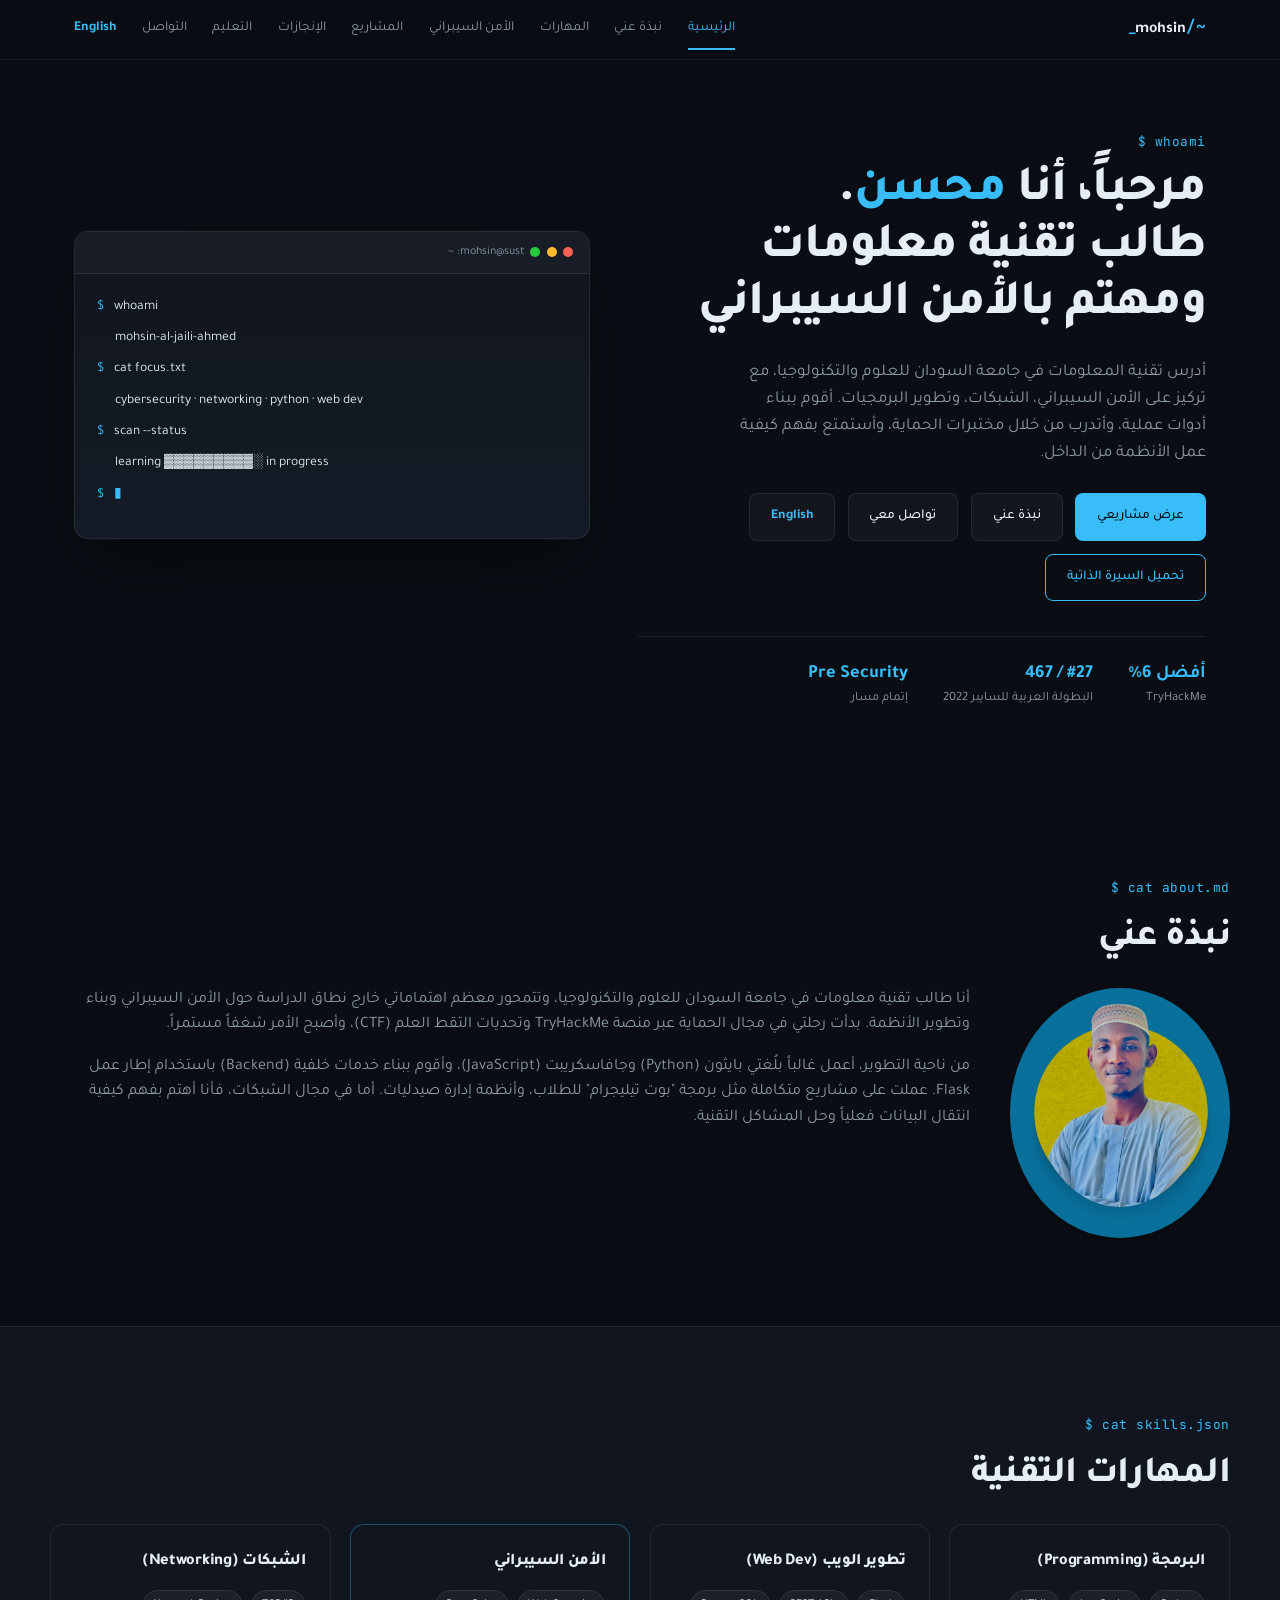
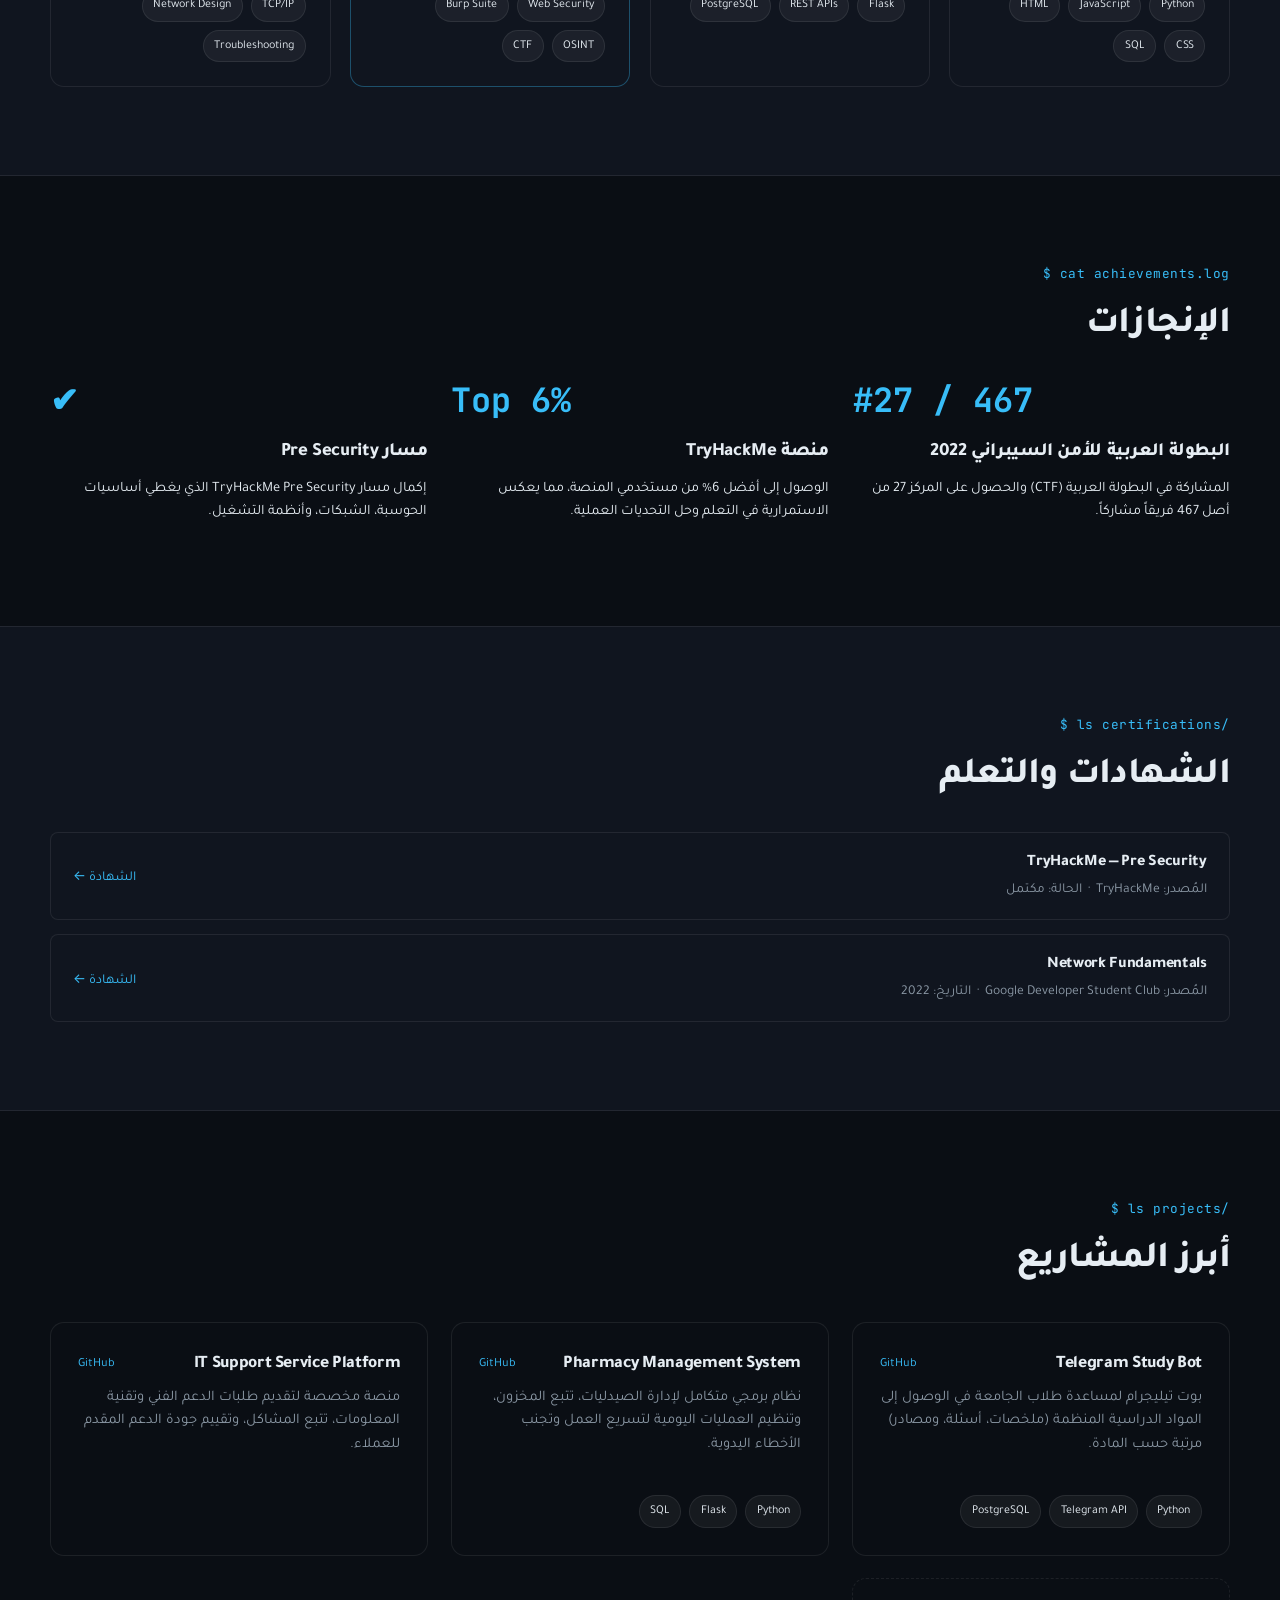
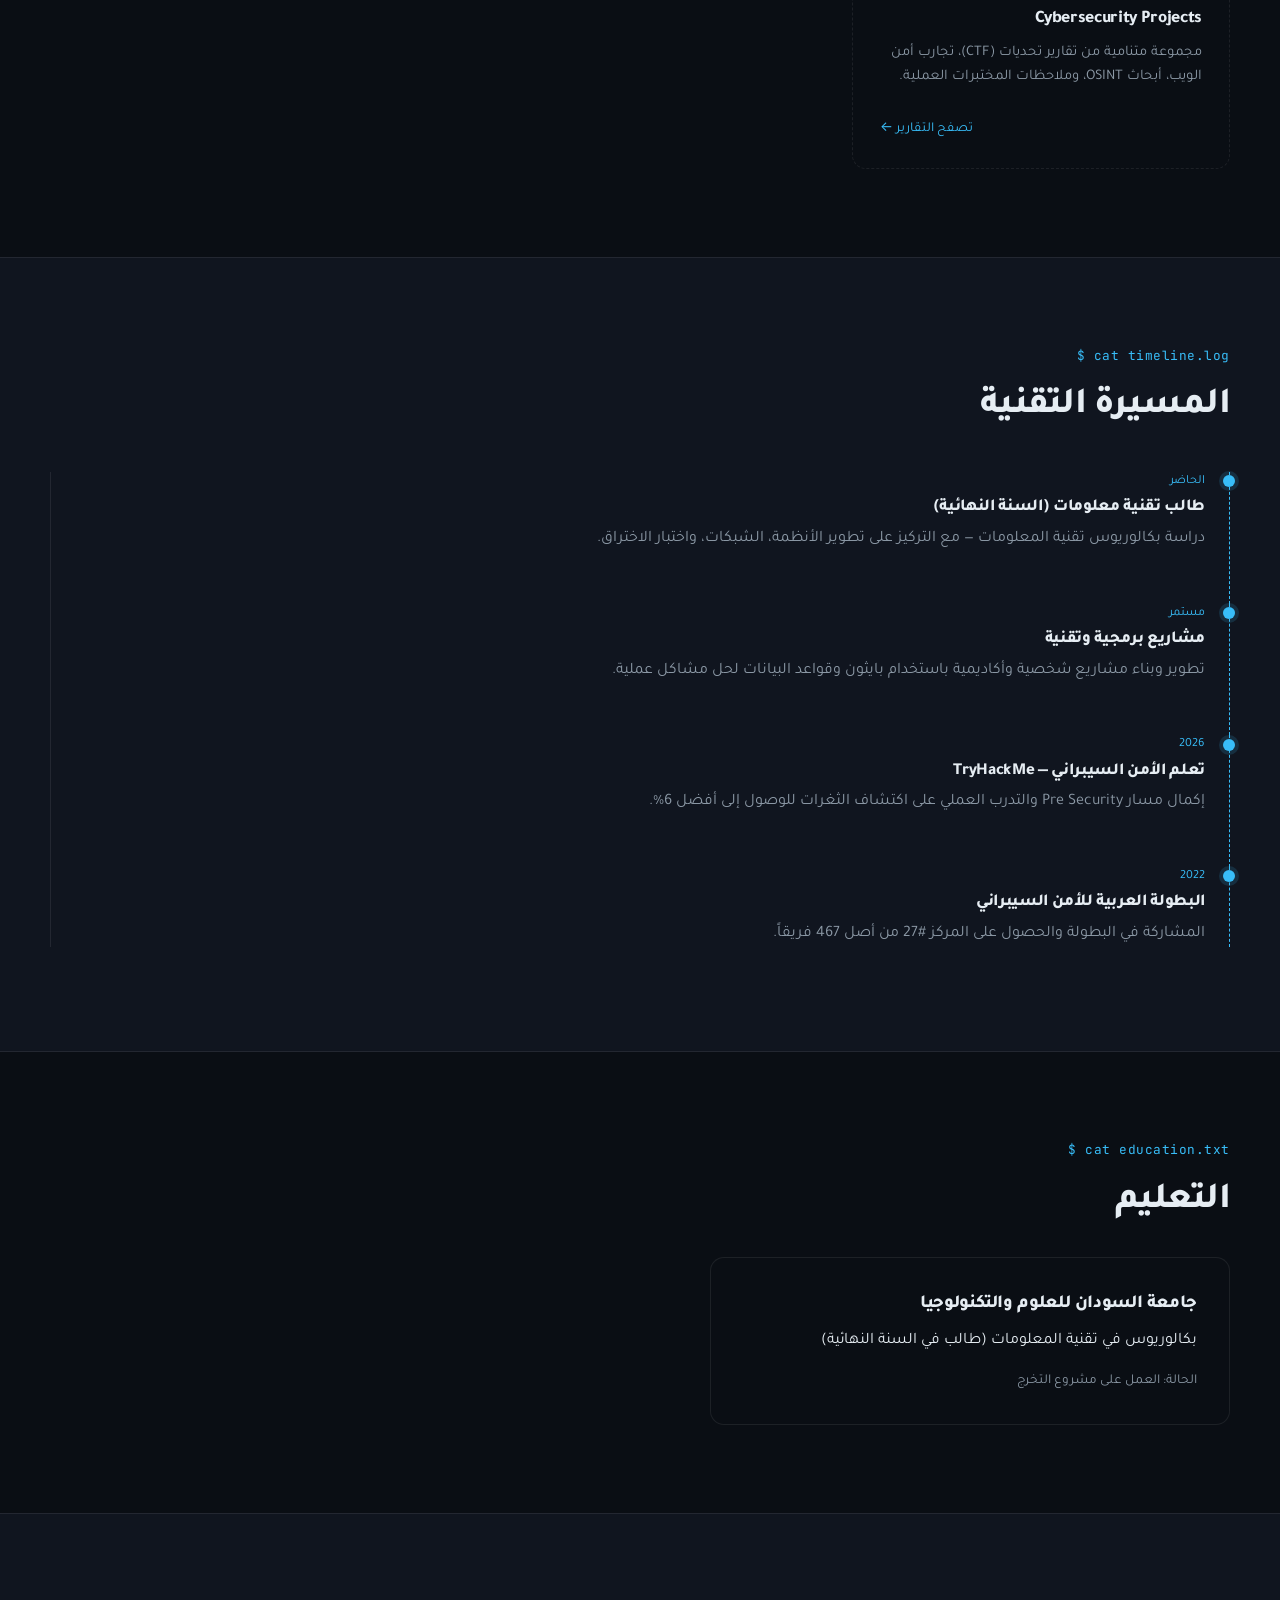
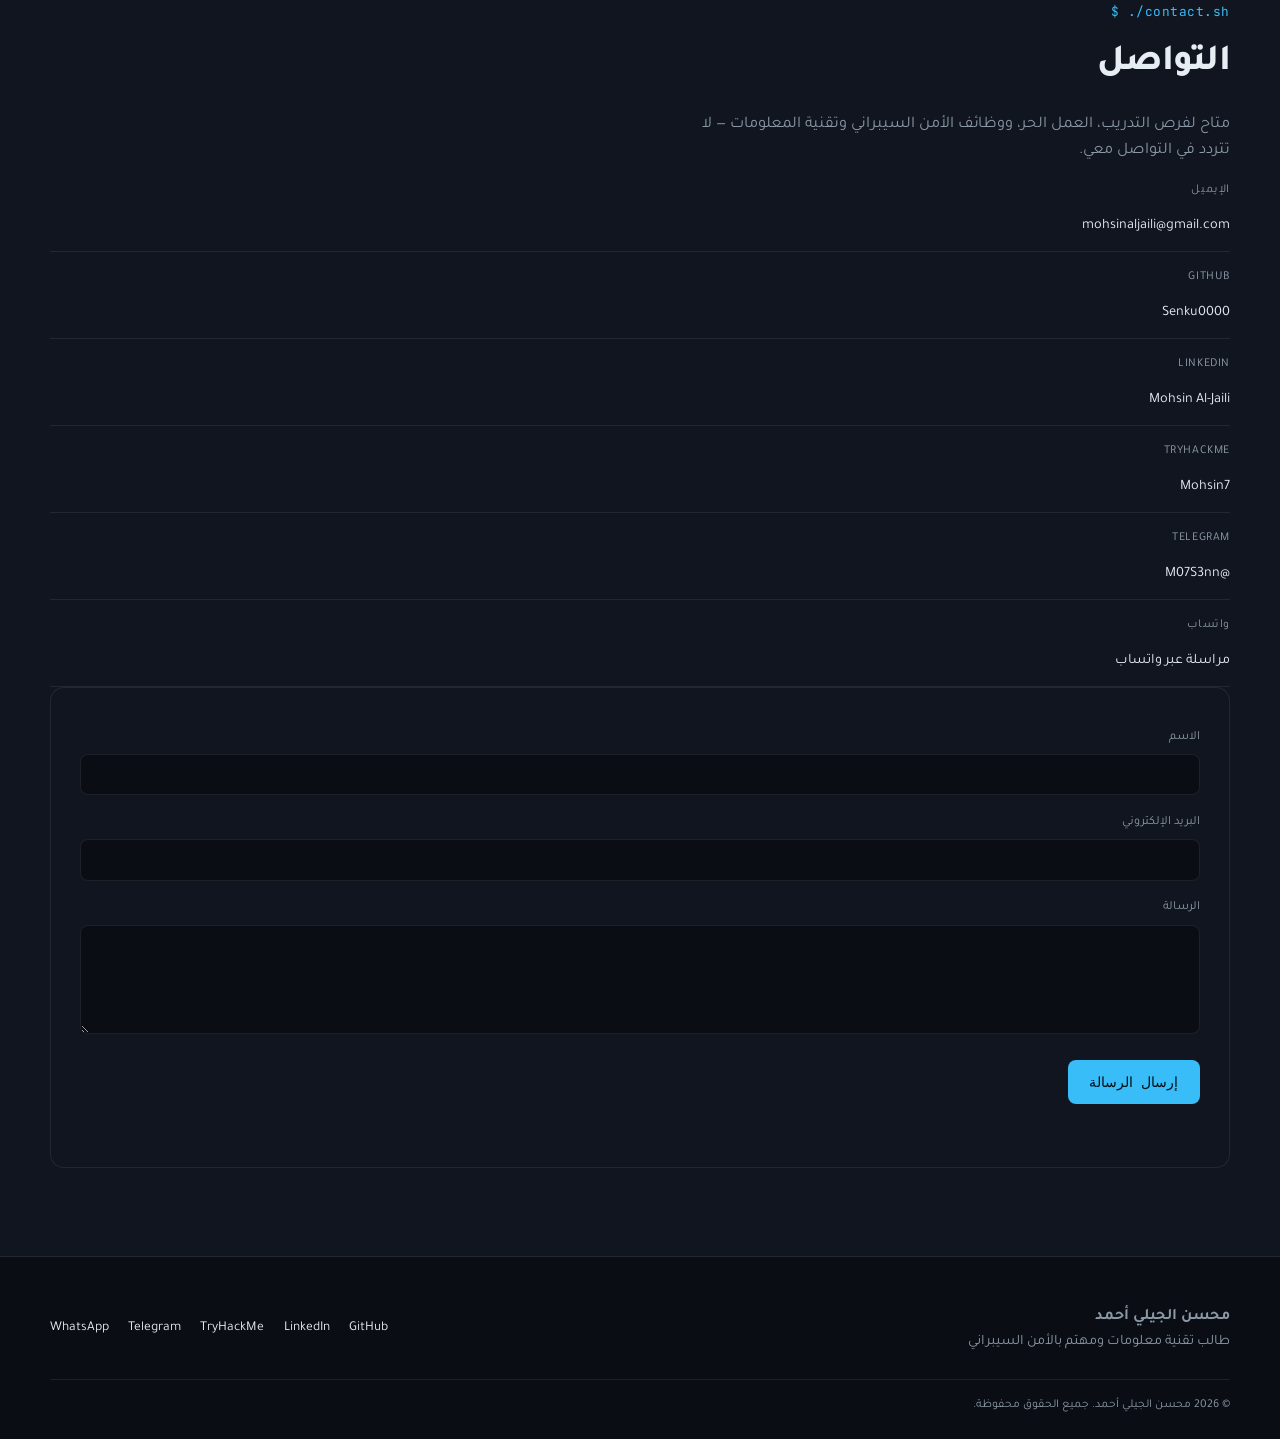
==== commit 8e66b869: "Update text alignment and remove span tags" ====
--- a/index-ar.html
+++ b/index-ar.html
@@ -25,10 +25,18 @@
   }
   .skip-link:focus { top: 0; opacity: 1; }
 
-  .terminal__body, .nav__prompt, .stat-block__num, .eyebrow { 
+  /* الأكواد التي يجب أن تبقى في أقصى اليسار */
+  .terminal__body, .nav__prompt, .stat-block__num { 
     font-family: 'JetBrains Mono', monospace !important; 
     direction: ltr; 
     text-align: left; 
+  }
+
+  /* العناوين التقنية (مثل whoami) لتبدأ من اليمين مع النصوص العربية */
+  .eyebrow { 
+    font-family: 'JetBrains Mono', monospace !important; 
+    direction: ltr; 
+    text-align: right; 
   }
 
   .nav__links { text-align: right; }
@@ -81,7 +89,7 @@
 <section class="hero" id="home">
   <div class="hero__grid">
     <div class="hero__content">
-      <p class="eyebrow"><span dir="ltr">$ whoami</span></p>
+      <p class="eyebrow">$ whoami</p>
       <h1 class="hero__title">
         مرحباً، أنا <span class="text-accent">محسن</span>.<br>
         طالب تقنية معلومات<br>
@@ -94,6 +102,7 @@
         <a href="#projects" class="btn btn--primary">عرض مشاريعي</a>
         <a href="#about" class="btn btn--ghost">نبذة عني</a>
         <a href="#contact" class="btn btn--ghost">تواصل معي</a>
+        <a href="index.html" class="btn btn--ghost" style="color: var(--accent); font-weight: bold;">English</a>
         <a href="assets/cv/Mohsin-Al-Jaili-Ahmed-CV.pdf" class="btn btn--outline" download>تحميل السيرة الذاتية</a>
       </div>
       <div class="hero__stats">
@@ -125,7 +134,7 @@
 <!-- ================= ABOUT ================= -->
 <section class="section" id="about">
   <div class="section__inner">
-    <p class="eyebrow"><span dir="ltr">$ cat about.md</span></p>
+    <p class="eyebrow">$ cat about.md</p>
     <h2 class="section__title">نبذة عني</h2>
     <div class="about__grid">
       <div class="about__photo" style="display: flex; justify-content: center;">
@@ -146,7 +155,7 @@
 <!-- ================= SKILLS ================= -->
 <section class="section section--alt" id="skills">
   <div class="section__inner">
-    <p class="eyebrow"><span dir="ltr">$ cat skills.json</span></p>
+    <p class="eyebrow">$ cat skills.json</p>
     <h2 class="section__title">المهارات التقنية</h2>
     <div class="skills__grid">
       <div class="skill-card">
@@ -184,7 +193,7 @@
 <!-- ================= ACHIEVEMENTS ================= -->
 <section class="section" id="achievements">
   <div class="section__inner">
-    <p class="eyebrow"><span dir="ltr">$ cat achievements.log</span></p>
+    <p class="eyebrow">$ cat achievements.log</p>
     <h2 class="section__title">الإنجازات</h2>
     <div class="stats__grid">
       <div class="stat-block" style="text-align: right; align-items: flex-start;">
@@ -209,7 +218,7 @@
 <!-- ================= CERTIFICATIONS ================= -->
 <section class="section section--alt" id="cybersecurity">
   <div class="section__inner">
-    <p class="eyebrow"><span dir="ltr">$ ls certifications/</span></p>
+    <p class="eyebrow">$ ls certifications/</p>
     <h2 class="section__title">الشهادات والتعلم</h2>
     <ul class="cert-list">
       <li class="cert-row">
@@ -233,7 +242,7 @@
 <!-- ================= PROJECTS ================= -->
 <section class="section" id="projects">
   <div class="section__inner">
-    <p class="eyebrow"><span dir="ltr">$ ls projects/</span></p>
+    <p class="eyebrow">$ ls projects/</p>
     <h2 class="section__title">أبرز المشاريع</h2>
     <div class="projects__grid">
       
@@ -288,7 +297,7 @@
 <!-- ================= EXPERIENCE ================= -->
 <section class="section section--alt" id="experience">
   <div class="section__inner">
-    <p class="eyebrow"><span dir="ltr">$ cat timeline.log</span></p>
+    <p class="eyebrow">$ cat timeline.log</p>
     <h2 class="section__title">المسيرة التقنية</h2>
     <ol class="timeline">
       <li class="timeline__item">
@@ -322,7 +331,7 @@
 <!-- ================= EDUCATION ================= -->
 <section class="section" id="education">
   <div class="section__inner">
-    <p class="eyebrow"><span dir="ltr">$ cat education.txt</span></p>
+    <p class="eyebrow">$ cat education.txt</p>
     <h2 class="section__title">التعليم</h2>
     <div class="education-card">
       <h3>جامعة السودان للعلوم والتكنولوجيا</h3>
@@ -335,7 +344,7 @@
 <!-- ================= CONTACT ================= -->
 <section class="section section--alt" id="contact">
   <div class="section__inner">
-    <p class="eyebrow"><span dir="ltr">$ ./contact.sh</span></p>
+    <p class="eyebrow">$ ./contact.sh</p>
     <h2 class="section__title">التواصل</h2>
     <p class="section__lede">متاح لفرص التدريب، العمل الحر، ووظائف الأمن السيبراني وتقنية المعلومات — لا تتردد في التواصل معي.</p>
 
@@ -386,4 +395,5 @@
 
 <script src="js/script.js"></script>
 </body>
-</html>
+               </html>
+  
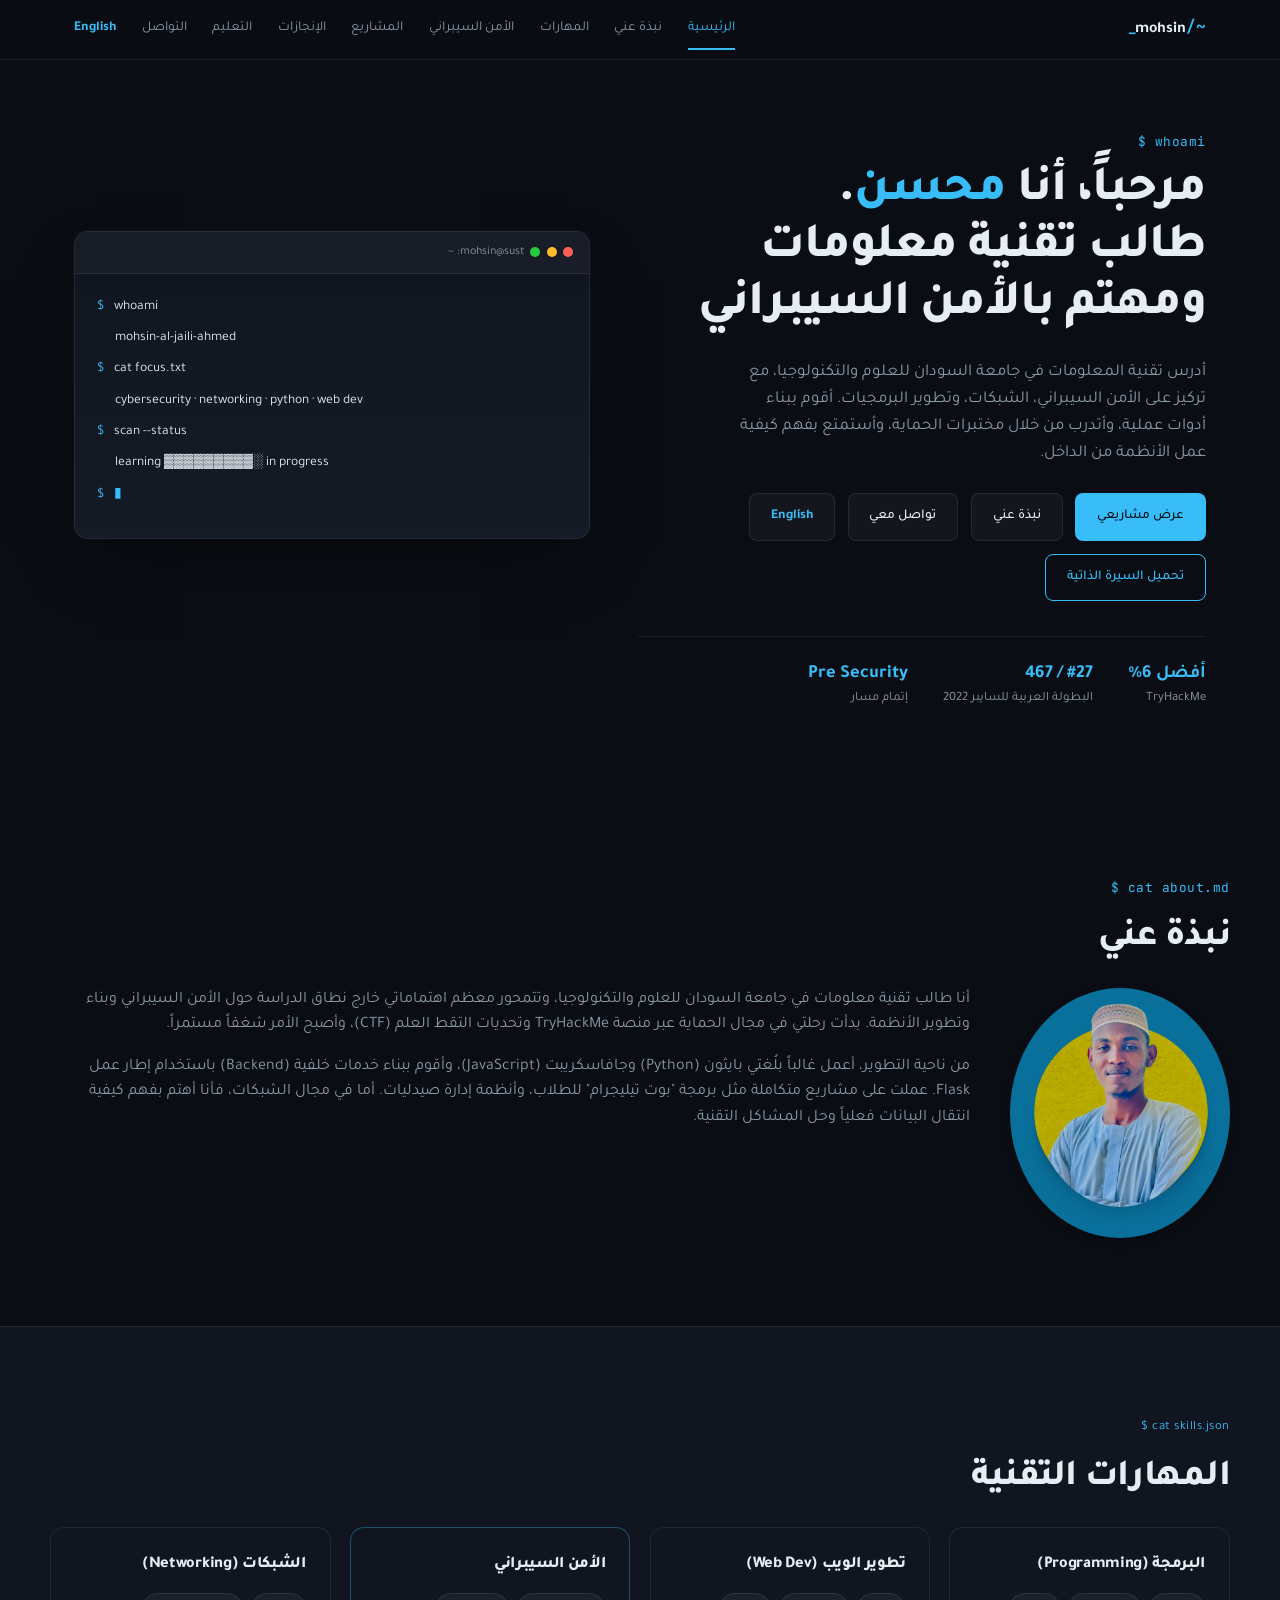
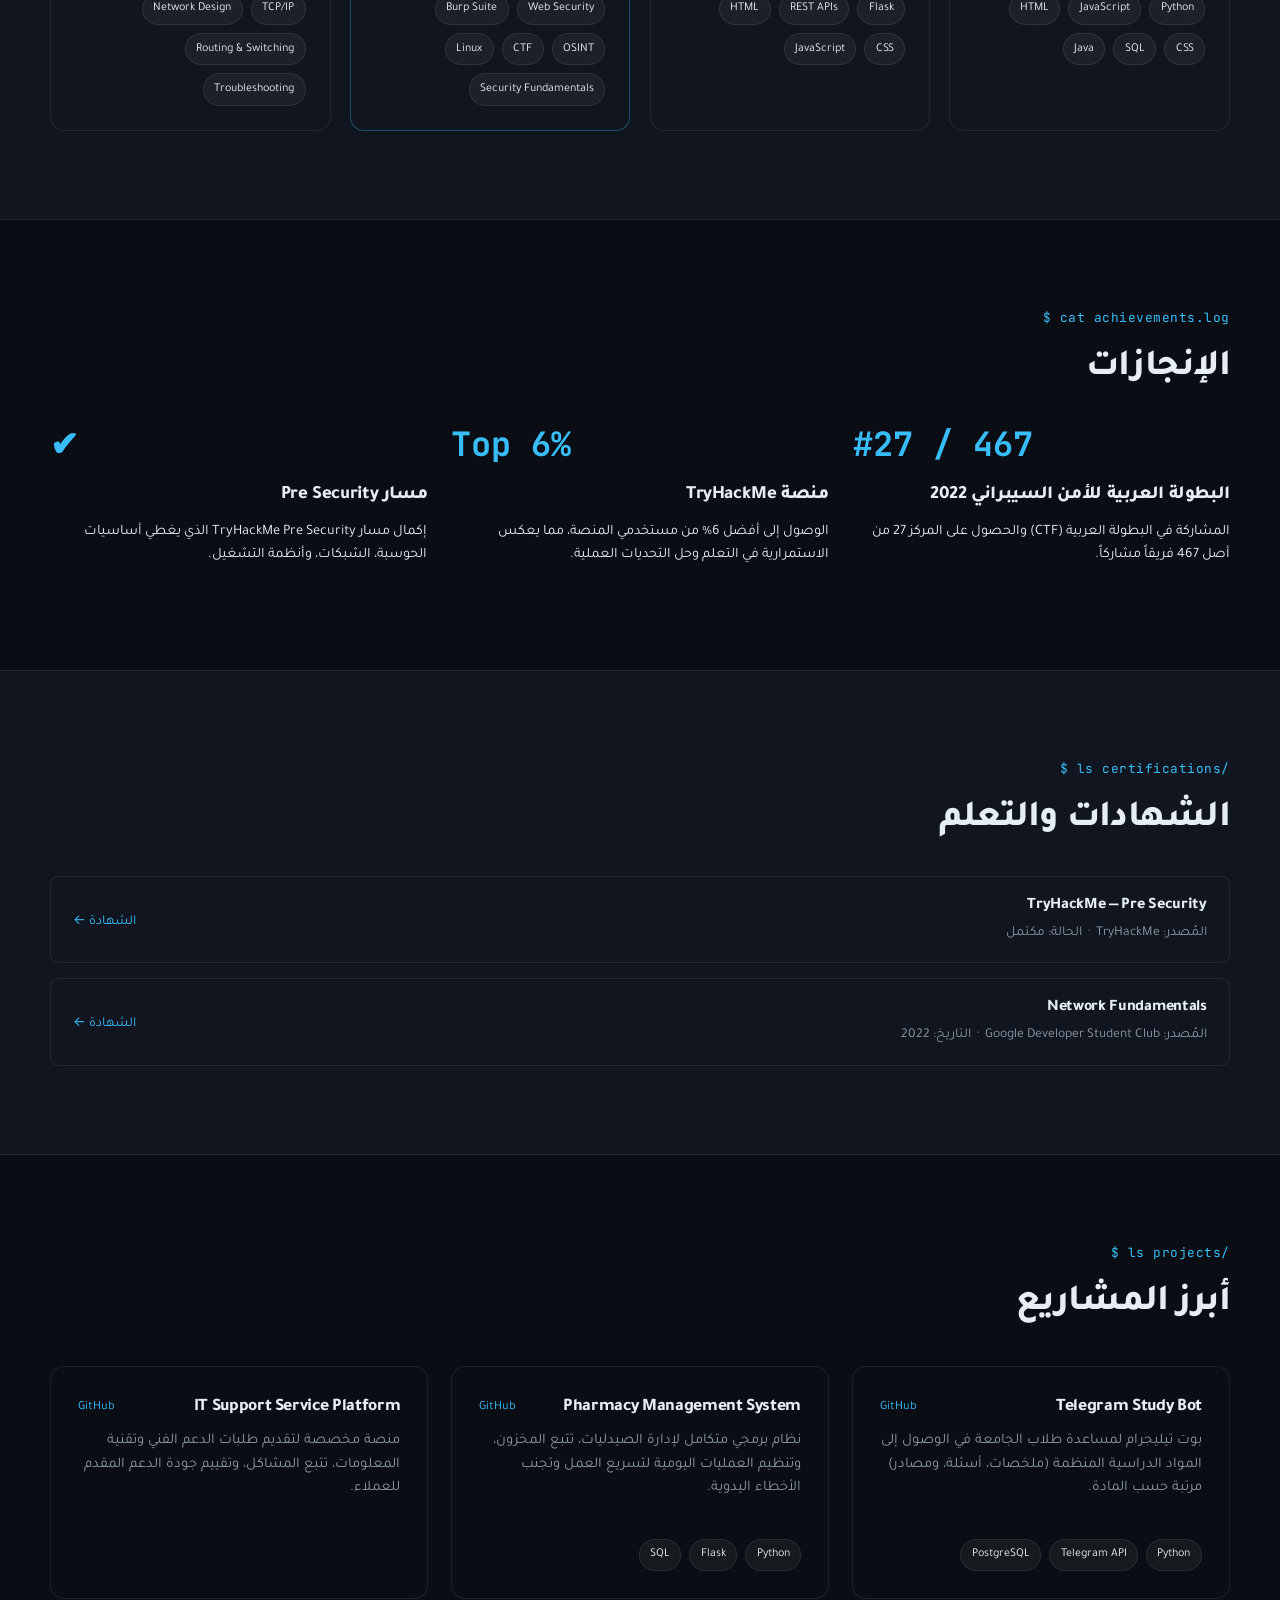
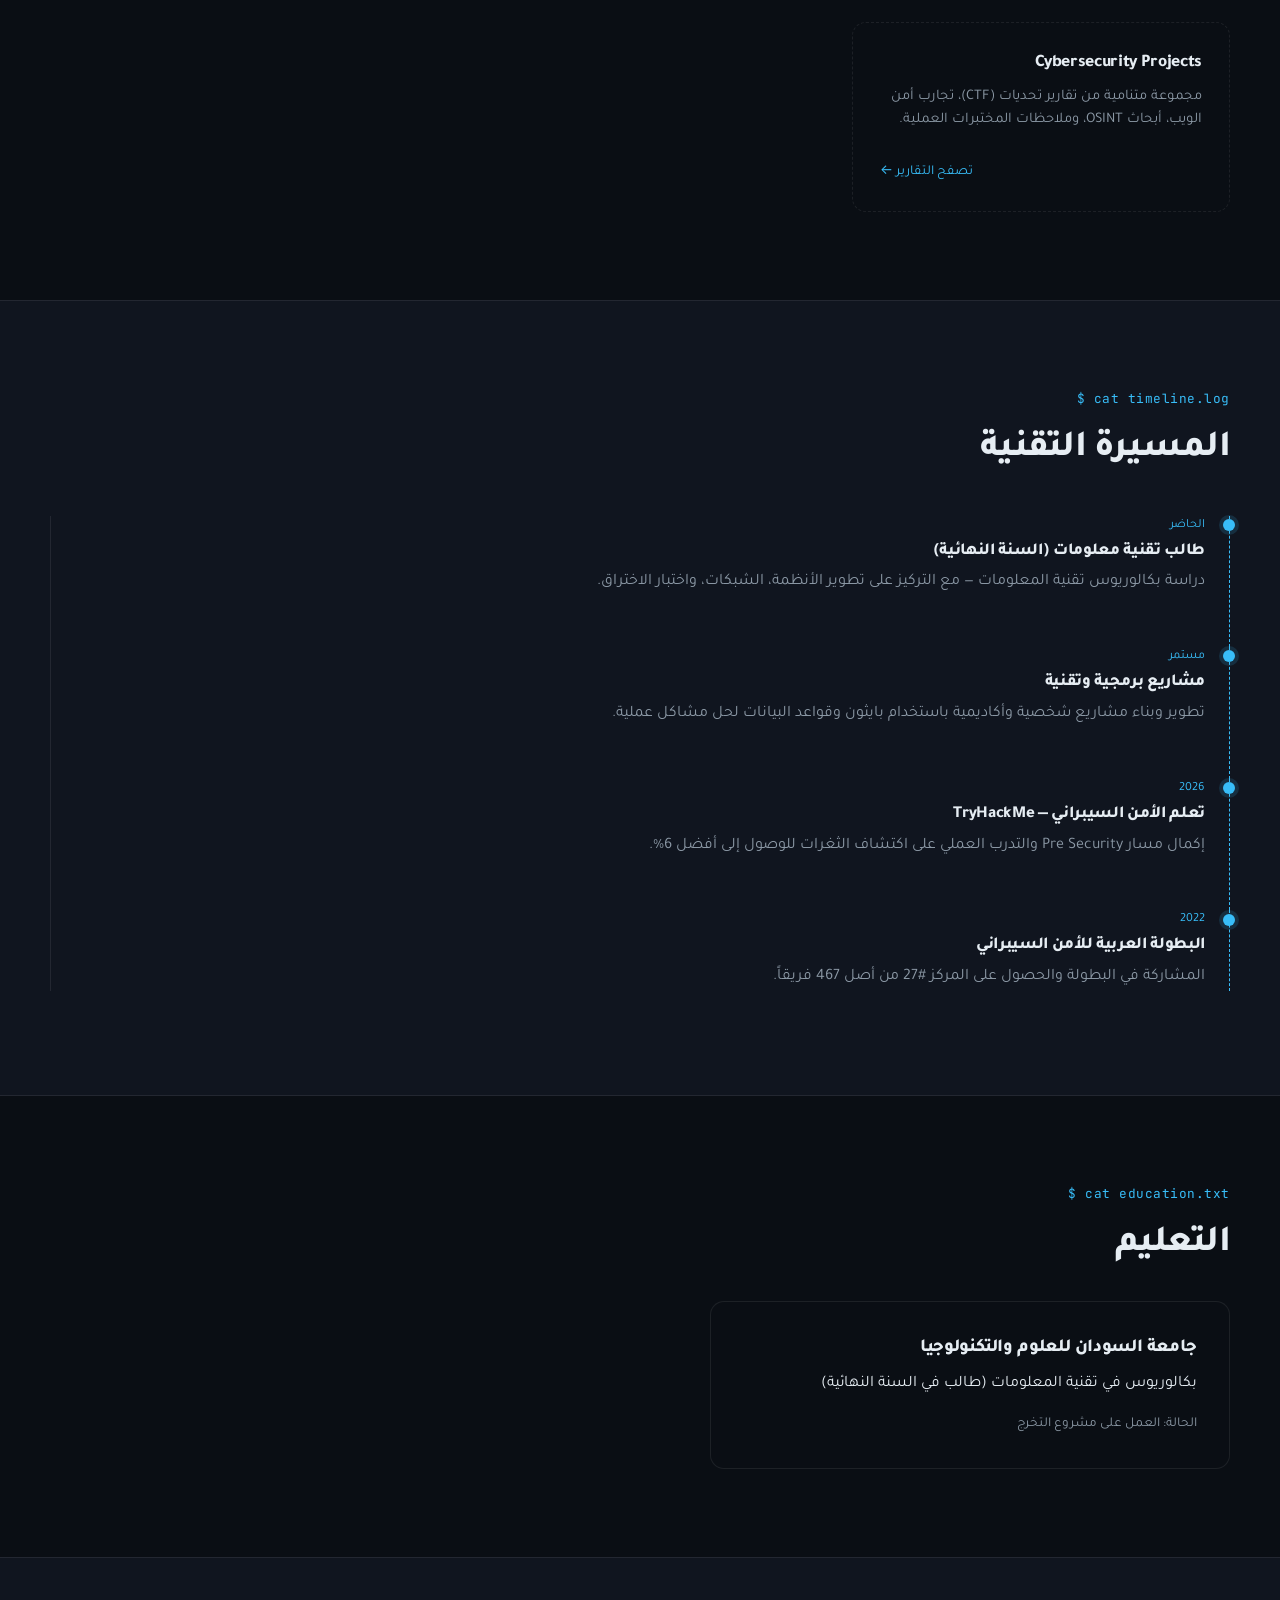
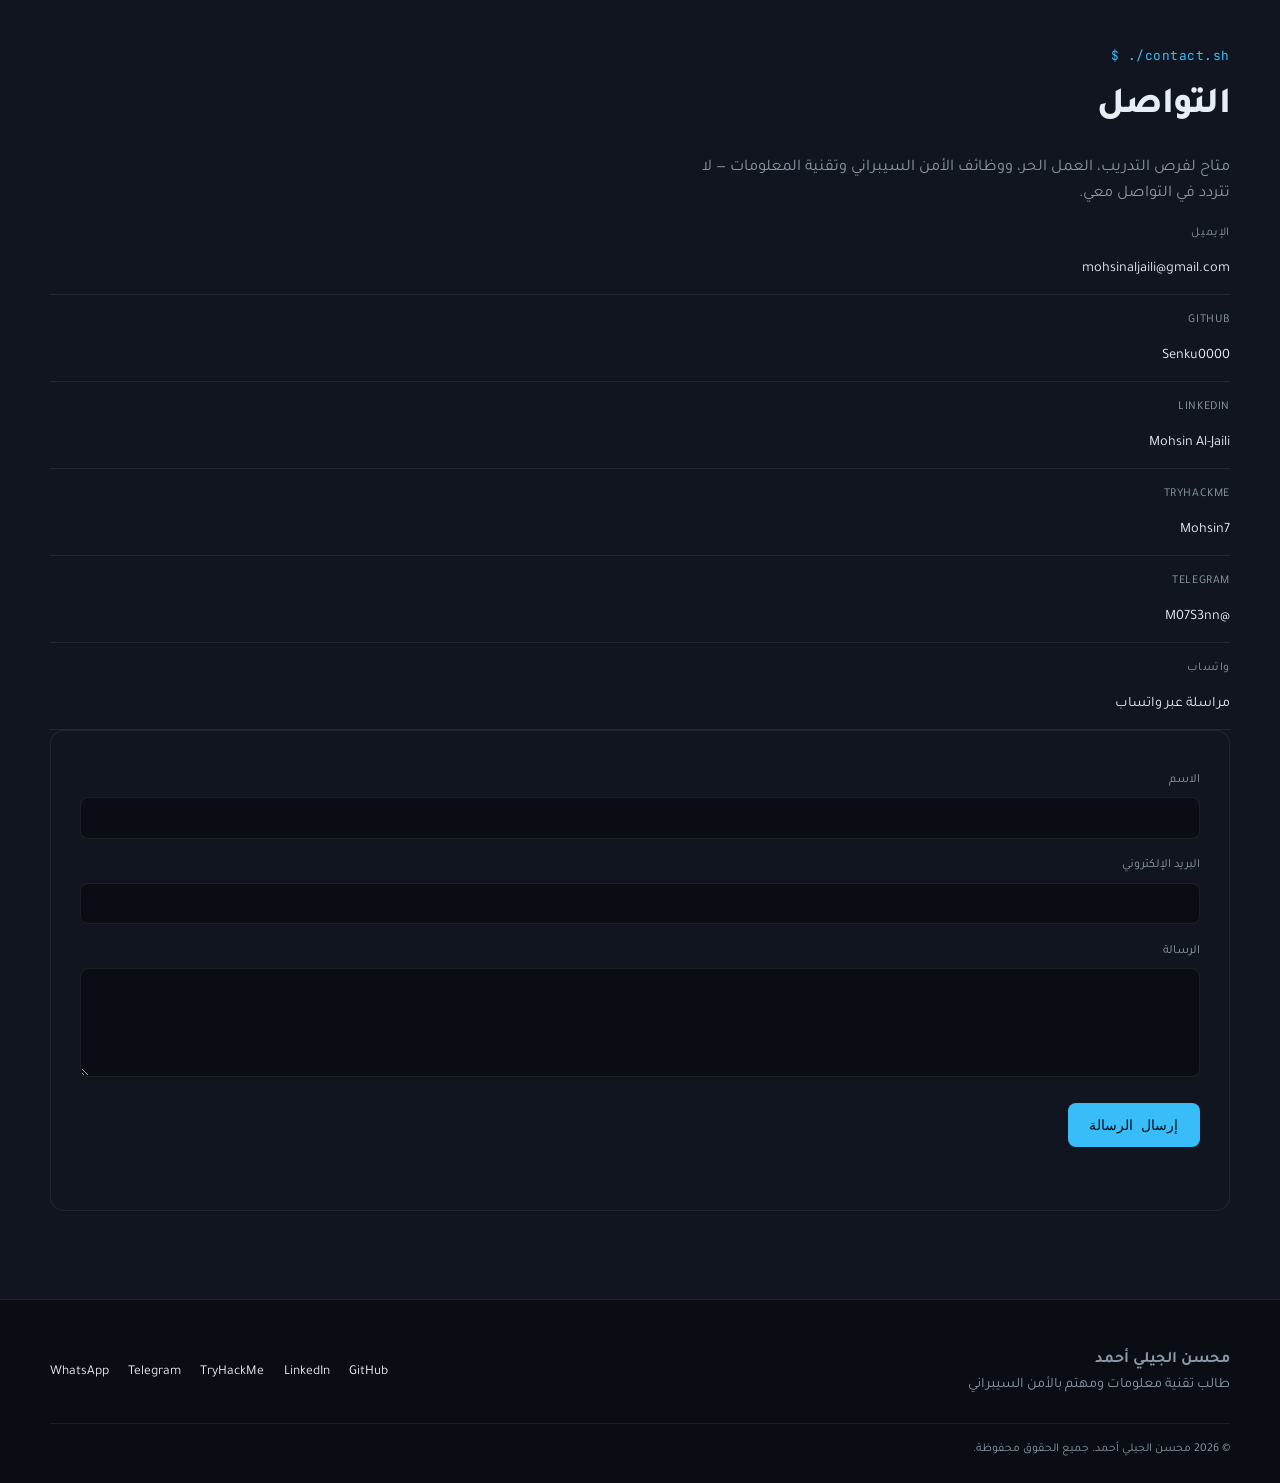
==== commit 7ac6d3db: "Update index-ar.html" ====
--- a/index-ar.html
+++ b/index-ar.html
@@ -155,21 +155,22 @@
 <!-- ================= SKILLS ================= -->
 <section class="section section--alt" id="skills">
   <div class="section__inner">
-    <p class="eyebrow">$ cat skills.json</p>
+    <p class="eyebrow"><span dir="ltr">$ cat skills.json</span></p>
     <h2 class="section__title">المهارات التقنية</h2>
     <div class="skills__grid">
       <div class="skill-card">
         <h3 class="skill-card__title">البرمجة (Programming)</h3>
         <div class="tags">
           <span class="tag">Python</span><span class="tag">JavaScript</span>
-          <span class="tag">HTML</span><span class="tag">CSS</span><span class="tag">SQL</span>
+          <span class="tag">HTML</span><span class="tag">CSS</span>
+          <span class="tag">SQL</span><span class="tag">Java</span>
         </div>
       </div>
       <div class="skill-card">
         <h3 class="skill-card__title">تطوير الويب (Web Dev)</h3>
         <div class="tags">
           <span class="tag">Flask</span><span class="tag">REST APIs</span>
-          <span class="tag">PostgreSQL</span>
+          <span class="tag">HTML</span><span class="tag">CSS</span><span class="tag">JavaScript</span>
         </div>
       </div>
       <div class="skill-card skill-card--accent">
@@ -177,18 +178,20 @@
         <div class="tags">
           <span class="tag">Web Security</span><span class="tag">Burp Suite</span>
           <span class="tag">OSINT</span><span class="tag">CTF</span>
+          <span class="tag">Linux</span><span class="tag">Security Fundamentals</span>
         </div>
       </div>
       <div class="skill-card">
         <h3 class="skill-card__title">الشبكات (Networking)</h3>
         <div class="tags">
           <span class="tag">TCP/IP</span><span class="tag">Network Design</span>
-          <span class="tag">Troubleshooting</span>
-        </div>
-      </div>
-    </div>
-  </div>
-</section>
+          <span class="tag">Routing &amp; Switching</span><span class="tag">Troubleshooting</span>
+        </div>
+      </div>
+    </div>
+  </div>
+</section>
+  
 
 <!-- ================= ACHIEVEMENTS ================= -->
 <section class="section" id="achievements">
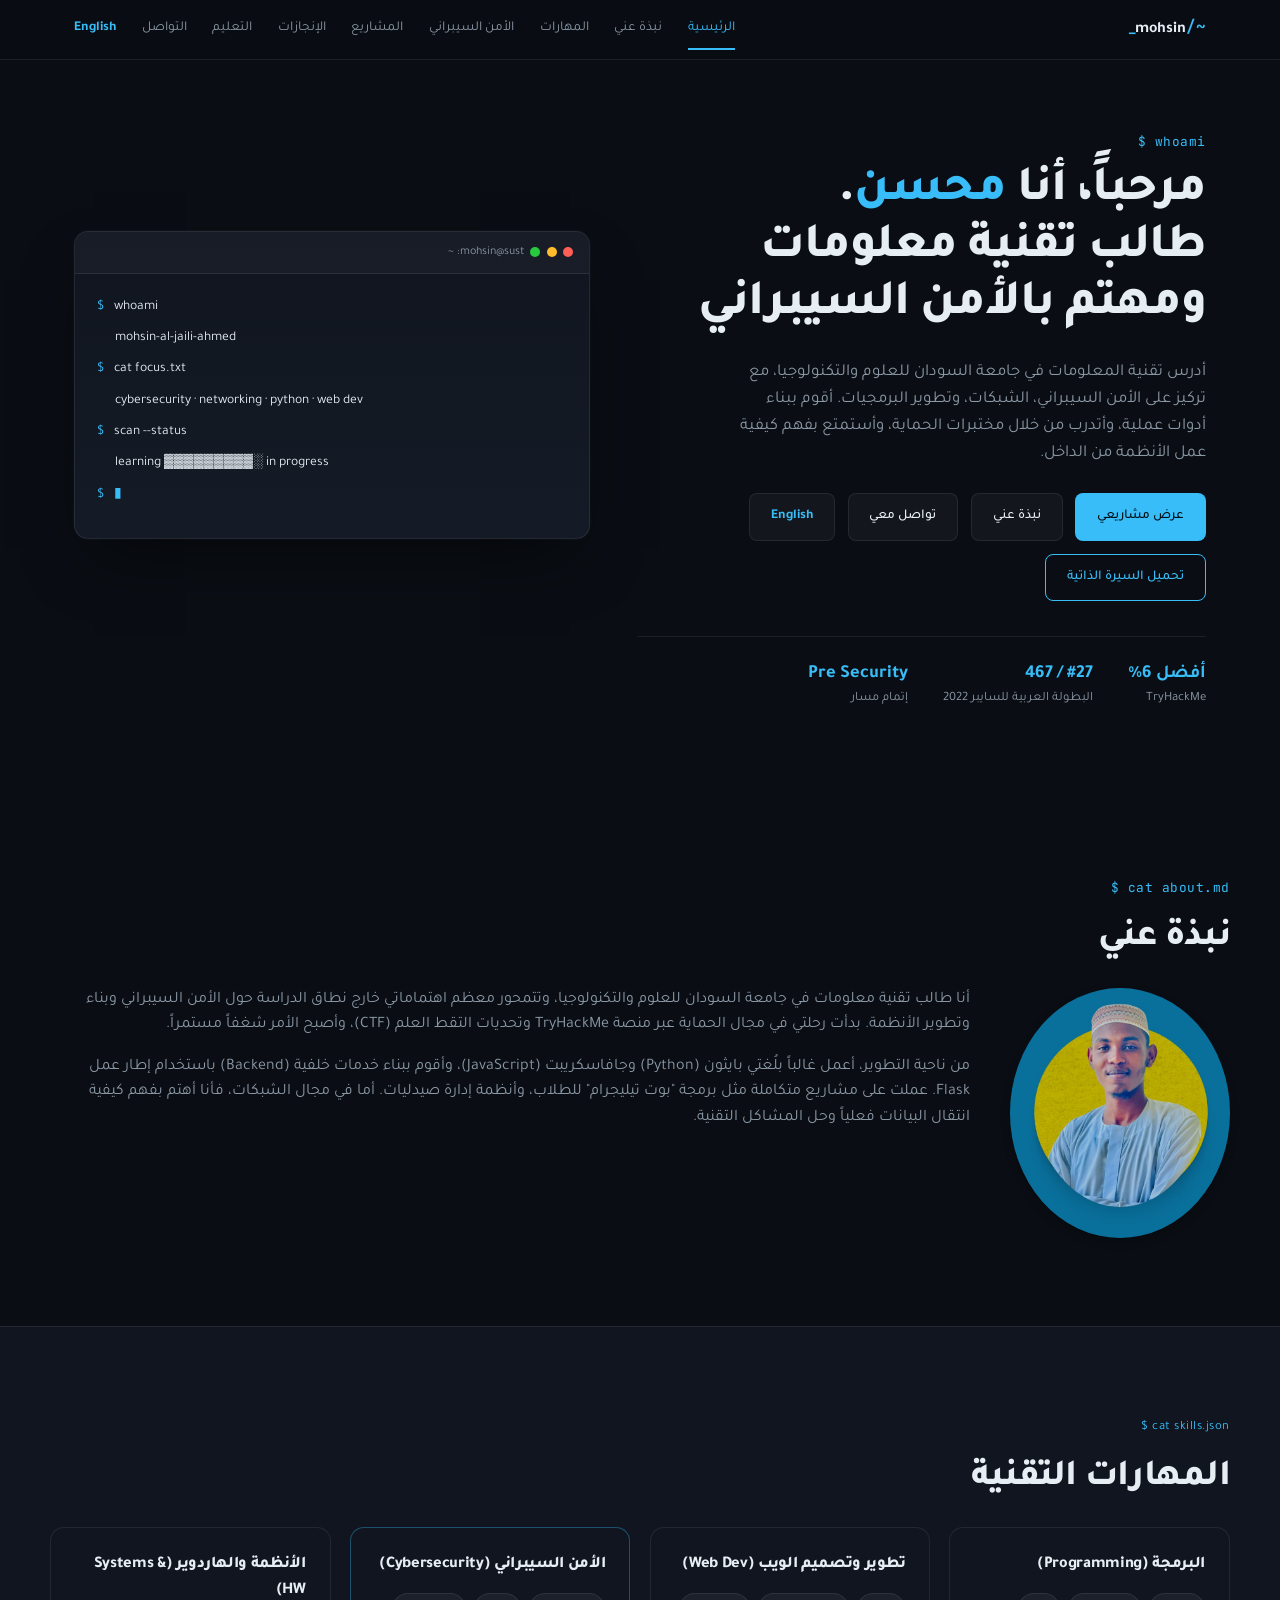
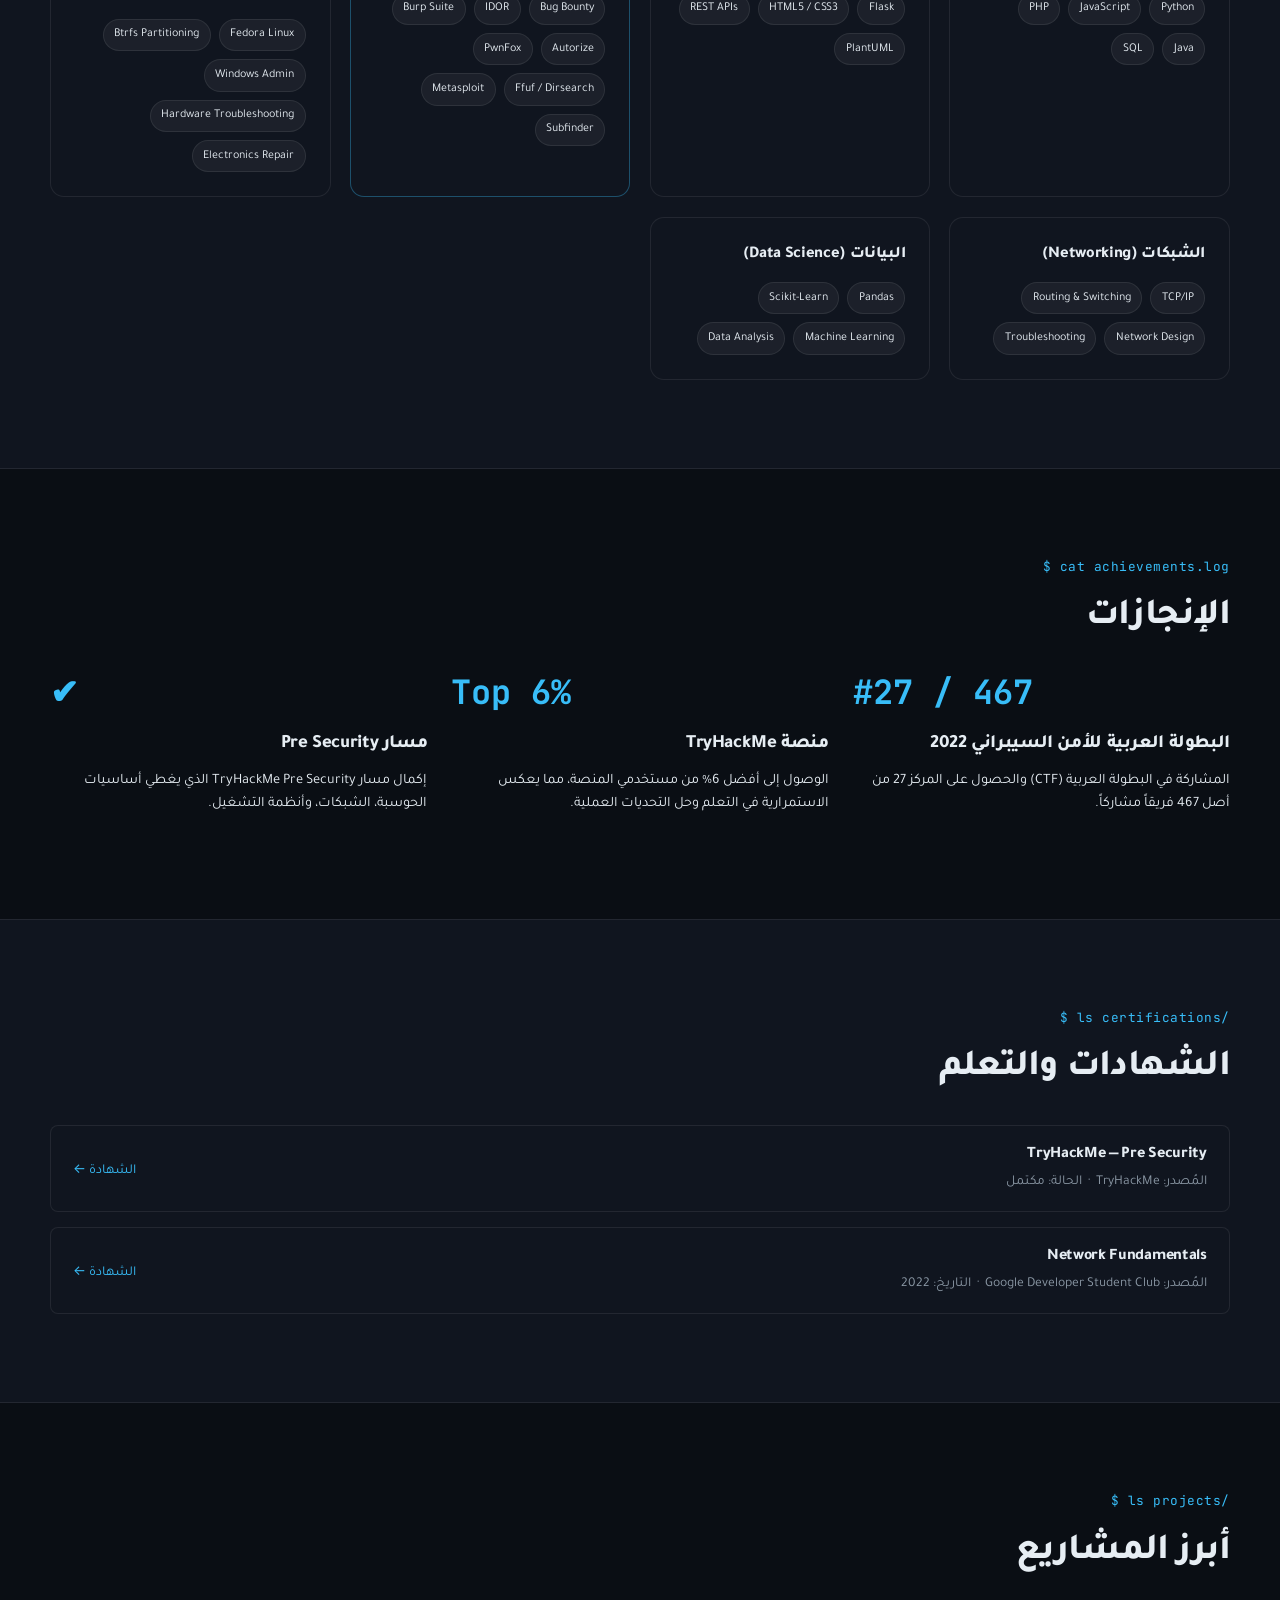
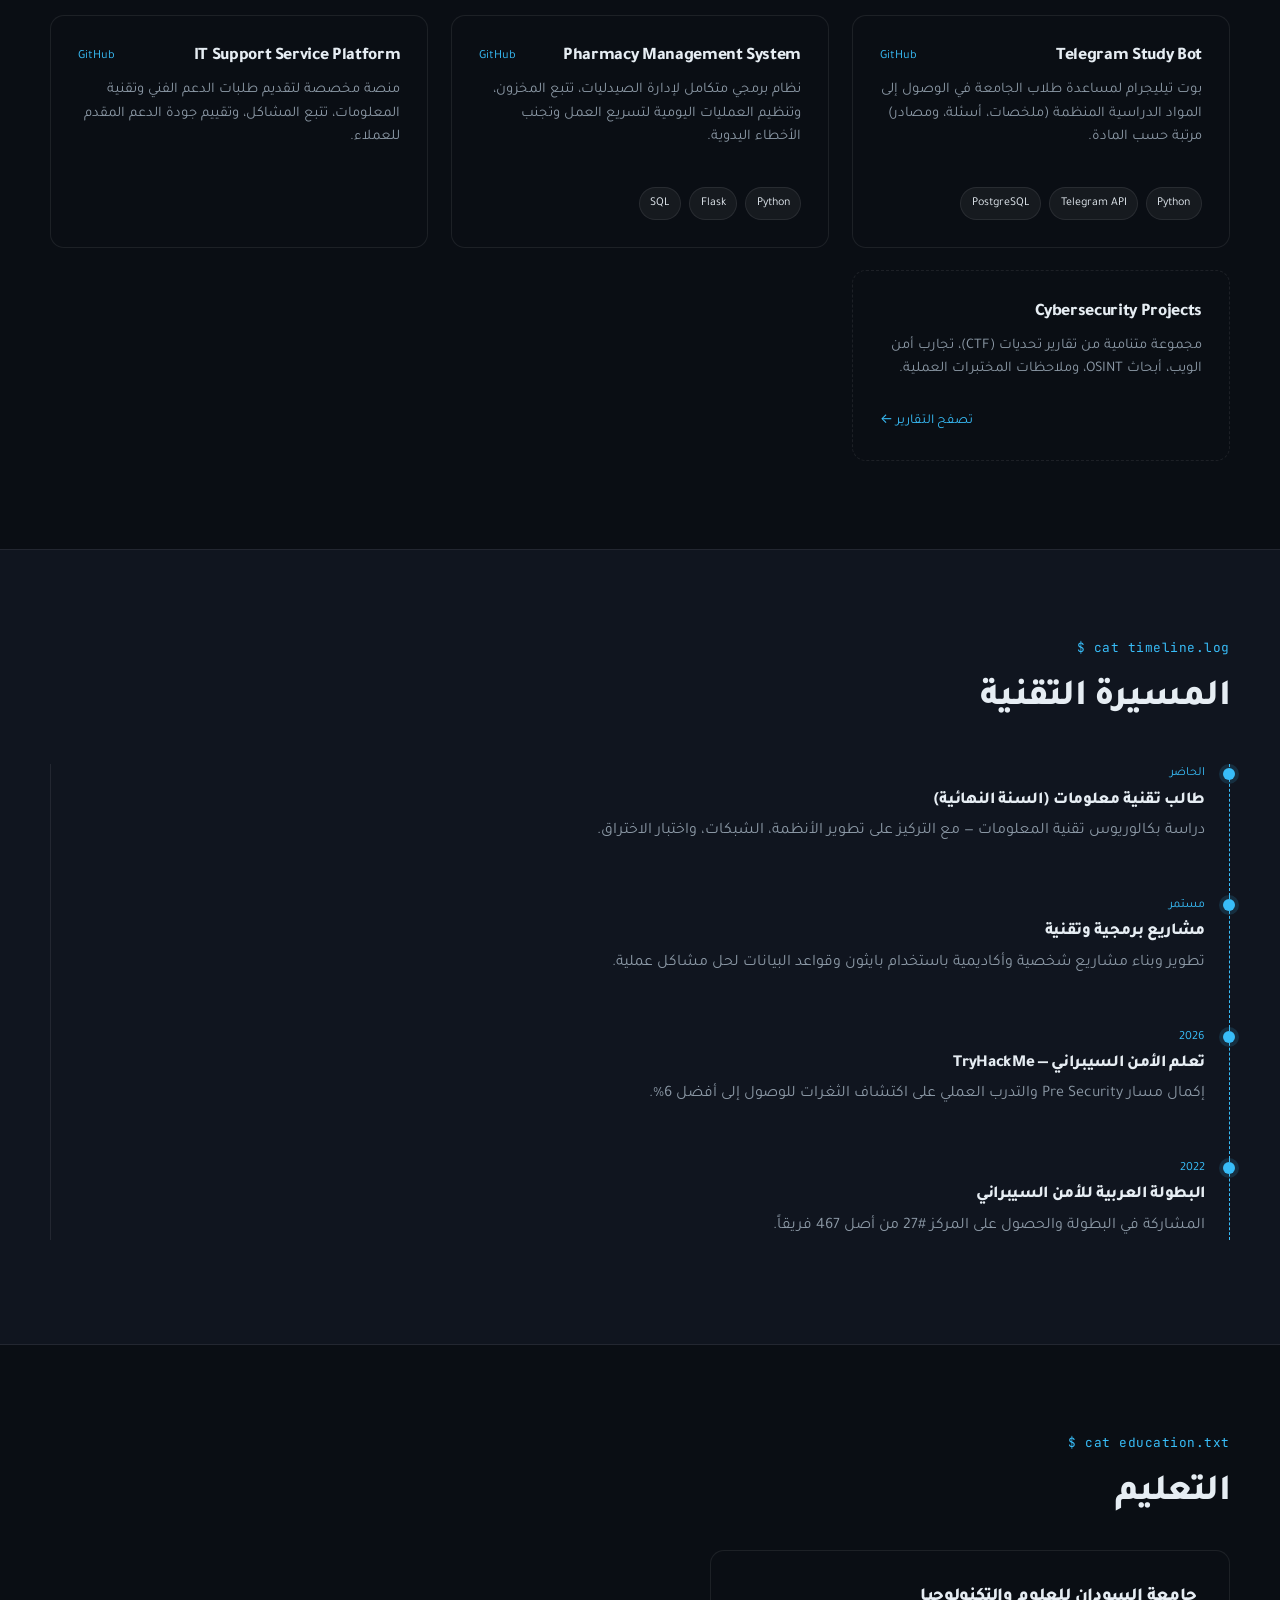
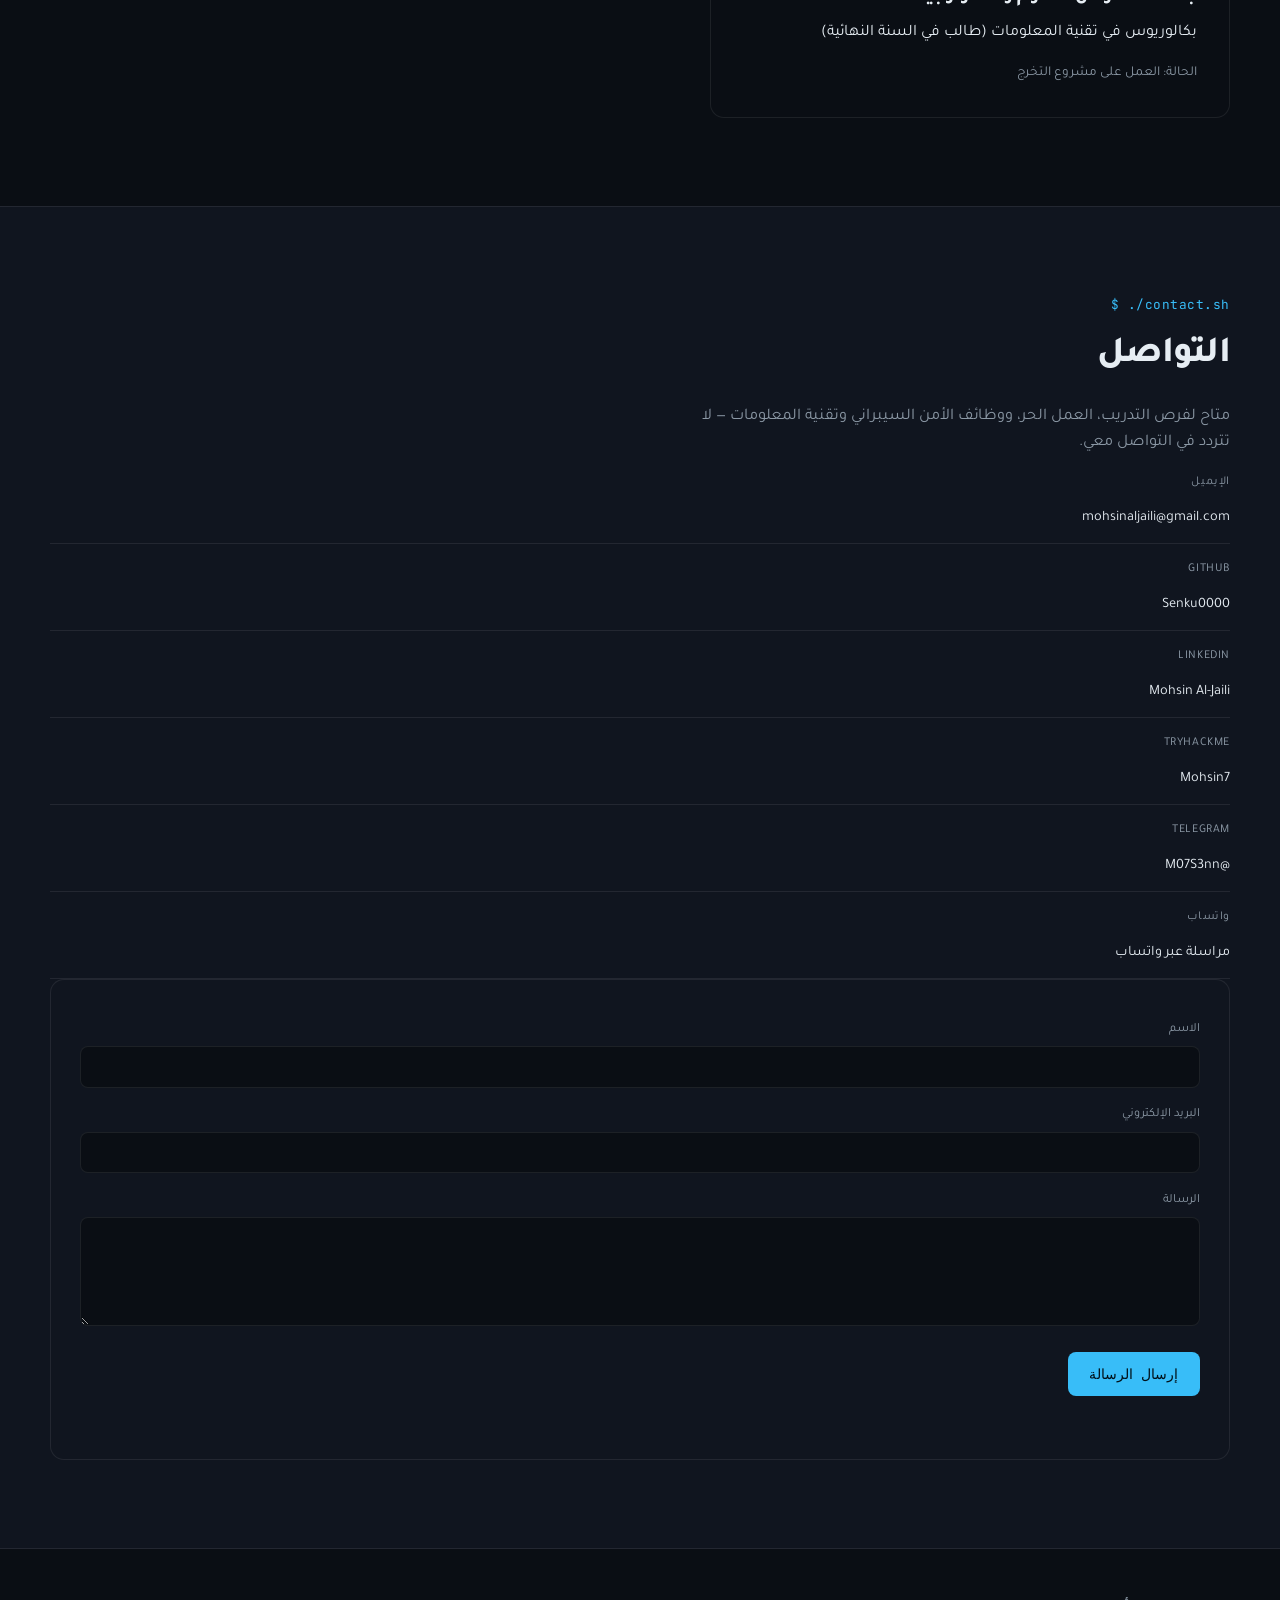
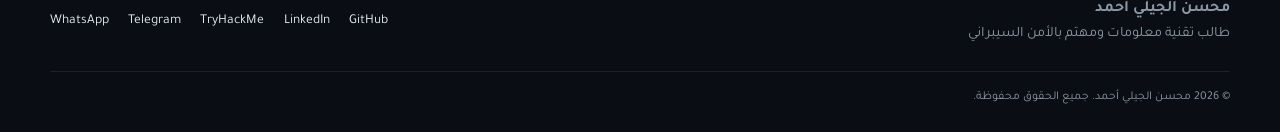
==== commit 079afd39: "Update index-ar.html" ====
--- a/index-ar.html
+++ b/index-ar.html
@@ -158,36 +158,59 @@
     <p class="eyebrow"><span dir="ltr">$ cat skills.json</span></p>
     <h2 class="section__title">المهارات التقنية</h2>
     <div class="skills__grid">
+      
       <div class="skill-card">
         <h3 class="skill-card__title">البرمجة (Programming)</h3>
         <div class="tags">
           <span class="tag">Python</span><span class="tag">JavaScript</span>
-          <span class="tag">HTML</span><span class="tag">CSS</span>
-          <span class="tag">SQL</span><span class="tag">Java</span>
-        </div>
-      </div>
+          <span class="tag">PHP</span><span class="tag">Java</span>
+          <span class="tag">SQL</span>
+        </div>
+      </div>
+
       <div class="skill-card">
-        <h3 class="skill-card__title">تطوير الويب (Web Dev)</h3>
-        <div class="tags">
-          <span class="tag">Flask</span><span class="tag">REST APIs</span>
-          <span class="tag">HTML</span><span class="tag">CSS</span><span class="tag">JavaScript</span>
-        </div>
-      </div>
+        <h3 class="skill-card__title">تطوير وتصميم الويب (Web Dev)</h3>
+        <div class="tags">
+          <span class="tag">Flask</span><span class="tag">HTML5 / CSS3</span>
+          <span class="tag">REST APIs</span><span class="tag">PlantUML</span>
+        </div>
+      </div>
+
       <div class="skill-card skill-card--accent">
-        <h3 class="skill-card__title">الأمن السيبراني</h3>
-        <div class="tags">
-          <span class="tag">Web Security</span><span class="tag">Burp Suite</span>
-          <span class="tag">OSINT</span><span class="tag">CTF</span>
-          <span class="tag">Linux</span><span class="tag">Security Fundamentals</span>
-        </div>
-      </div>
+        <h3 class="skill-card__title">الأمن السيبراني (Cybersecurity)</h3>
+        <div class="tags">
+          <span class="tag">Bug Bounty</span><span class="tag">IDOR</span>
+          <span class="tag">Burp Suite</span><span class="tag">Autorize</span>
+          <span class="tag">PwnFox</span><span class="tag">Ffuf / Dirsearch</span>
+          <span class="tag">Metasploit</span><span class="tag">Subfinder</span>
+        </div>
+      </div>
+
+      <div class="skill-card">
+        <h3 class="skill-card__title">الأنظمة والهاردوير (Systems & HW)</h3>
+        <div class="tags">
+          <span class="tag">Fedora Linux</span><span class="tag">Btrfs Partitioning</span>
+          <span class="tag">Windows Admin</span><span class="tag">Hardware Troubleshooting</span>
+          <span class="tag">Electronics Repair</span>
+        </div>
+      </div>
+
       <div class="skill-card">
         <h3 class="skill-card__title">الشبكات (Networking)</h3>
         <div class="tags">
-          <span class="tag">TCP/IP</span><span class="tag">Network Design</span>
-          <span class="tag">Routing &amp; Switching</span><span class="tag">Troubleshooting</span>
-        </div>
-      </div>
+          <span class="tag">TCP/IP</span><span class="tag">Routing & Switching</span>
+          <span class="tag">Network Design</span><span class="tag">Troubleshooting</span>
+        </div>
+      </div>
+
+      <div class="skill-card">
+        <h3 class="skill-card__title">البيانات (Data Science)</h3>
+        <div class="tags">
+          <span class="tag">Pandas</span><span class="tag">Scikit-Learn</span>
+          <span class="tag">Machine Learning</span><span class="tag">Data Analysis</span>
+        </div>
+      </div>
+
     </div>
   </div>
 </section>
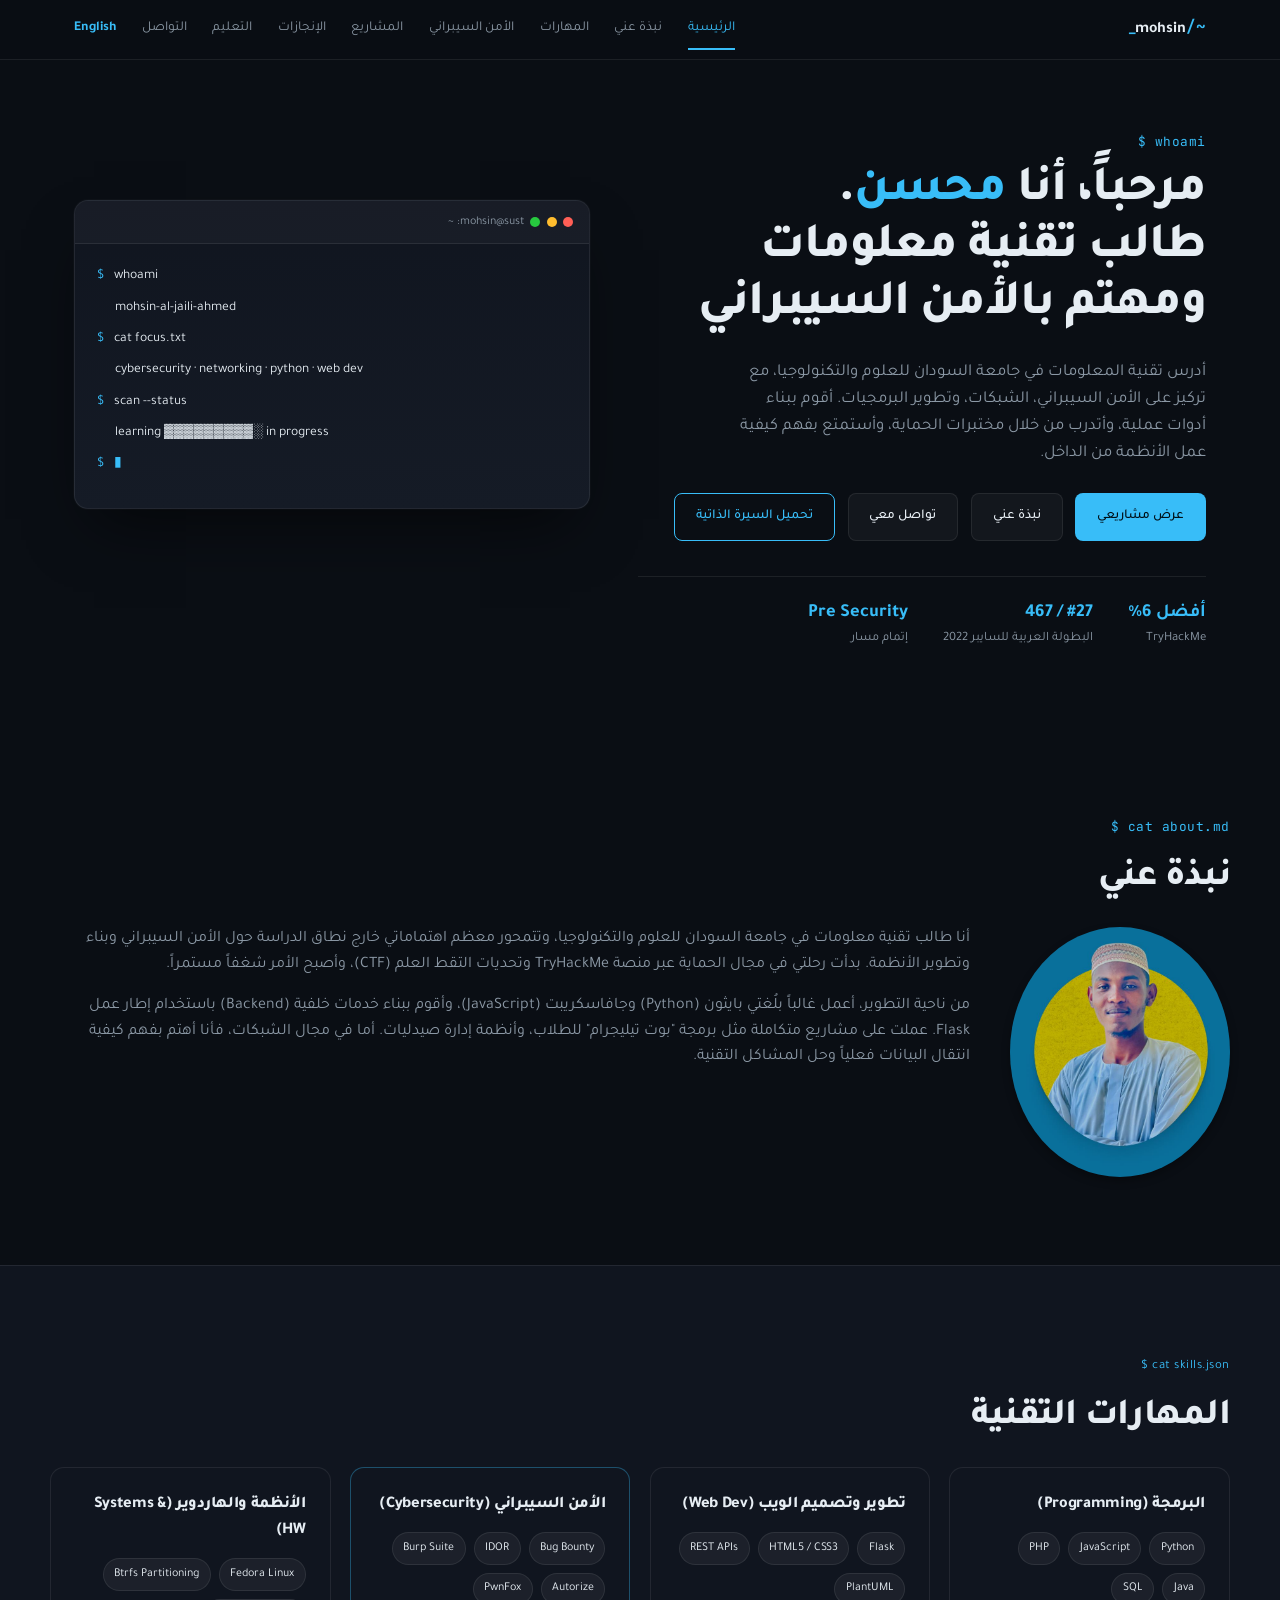
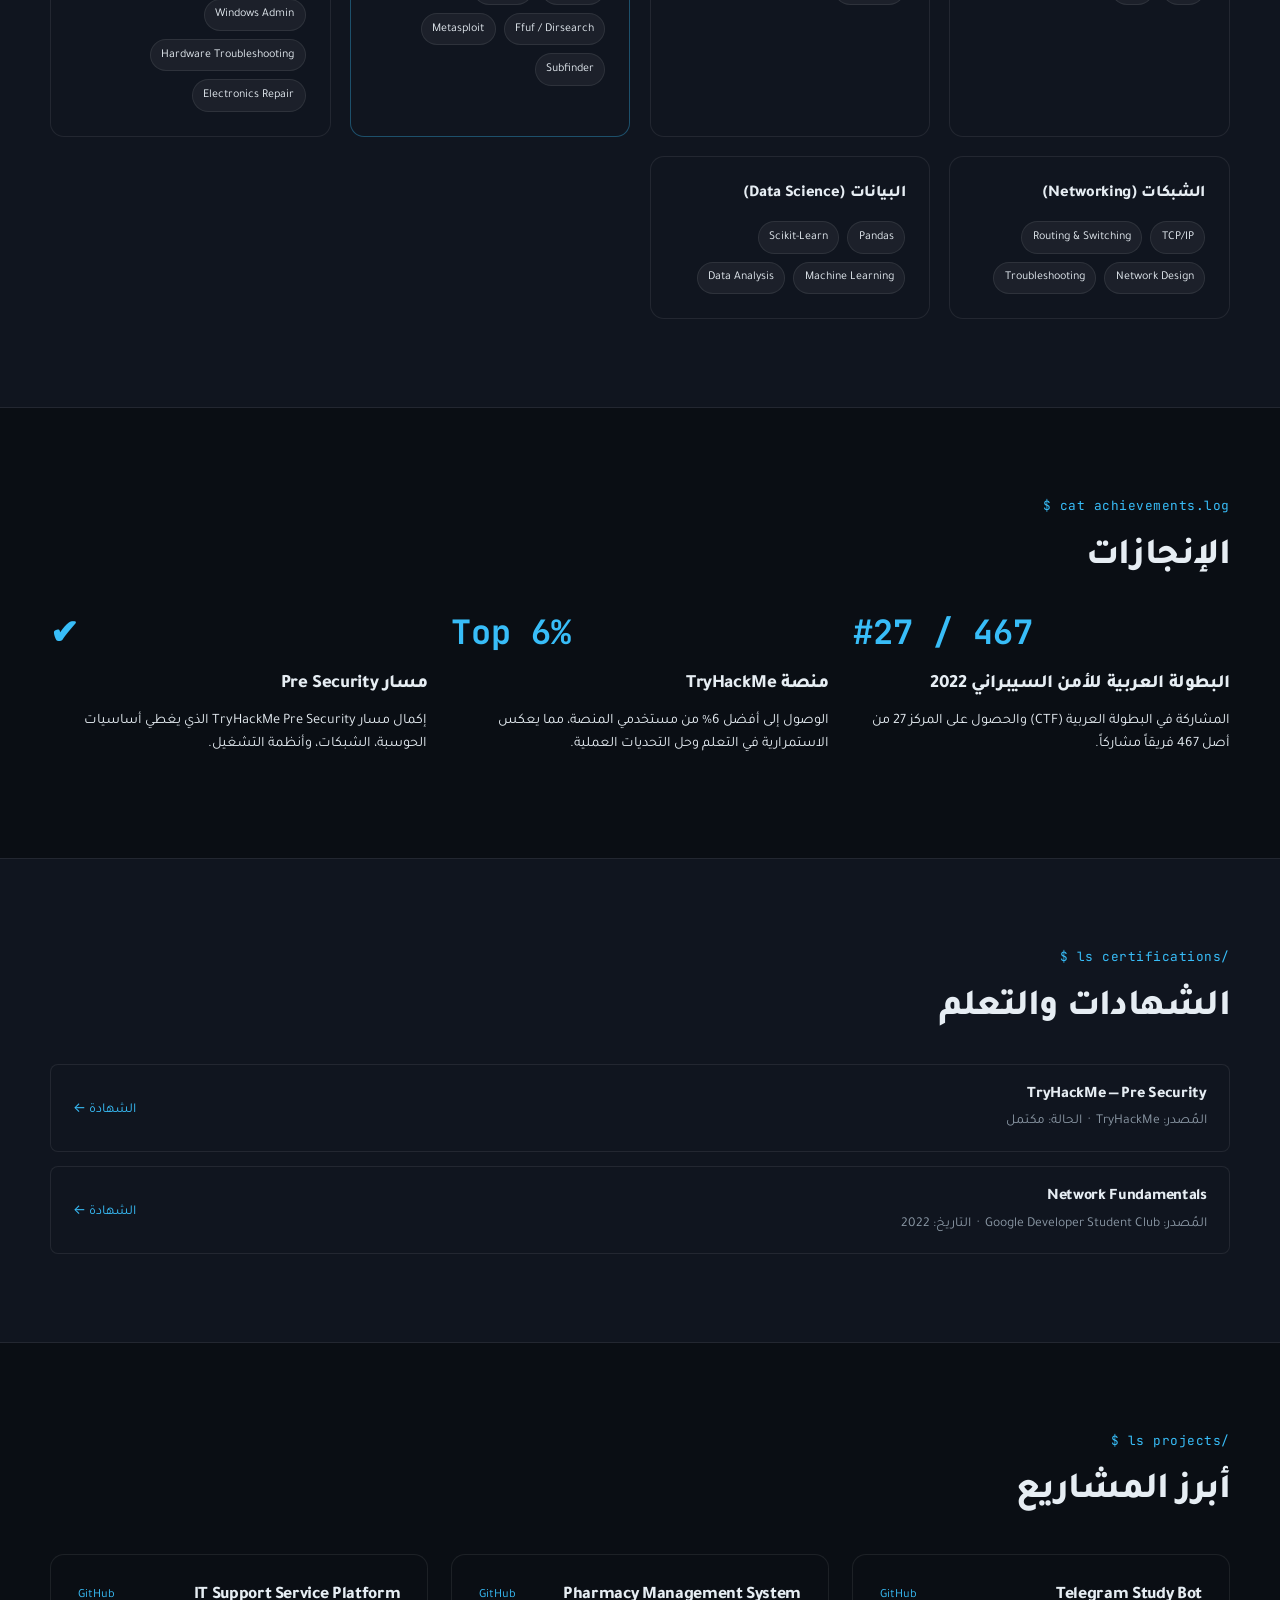
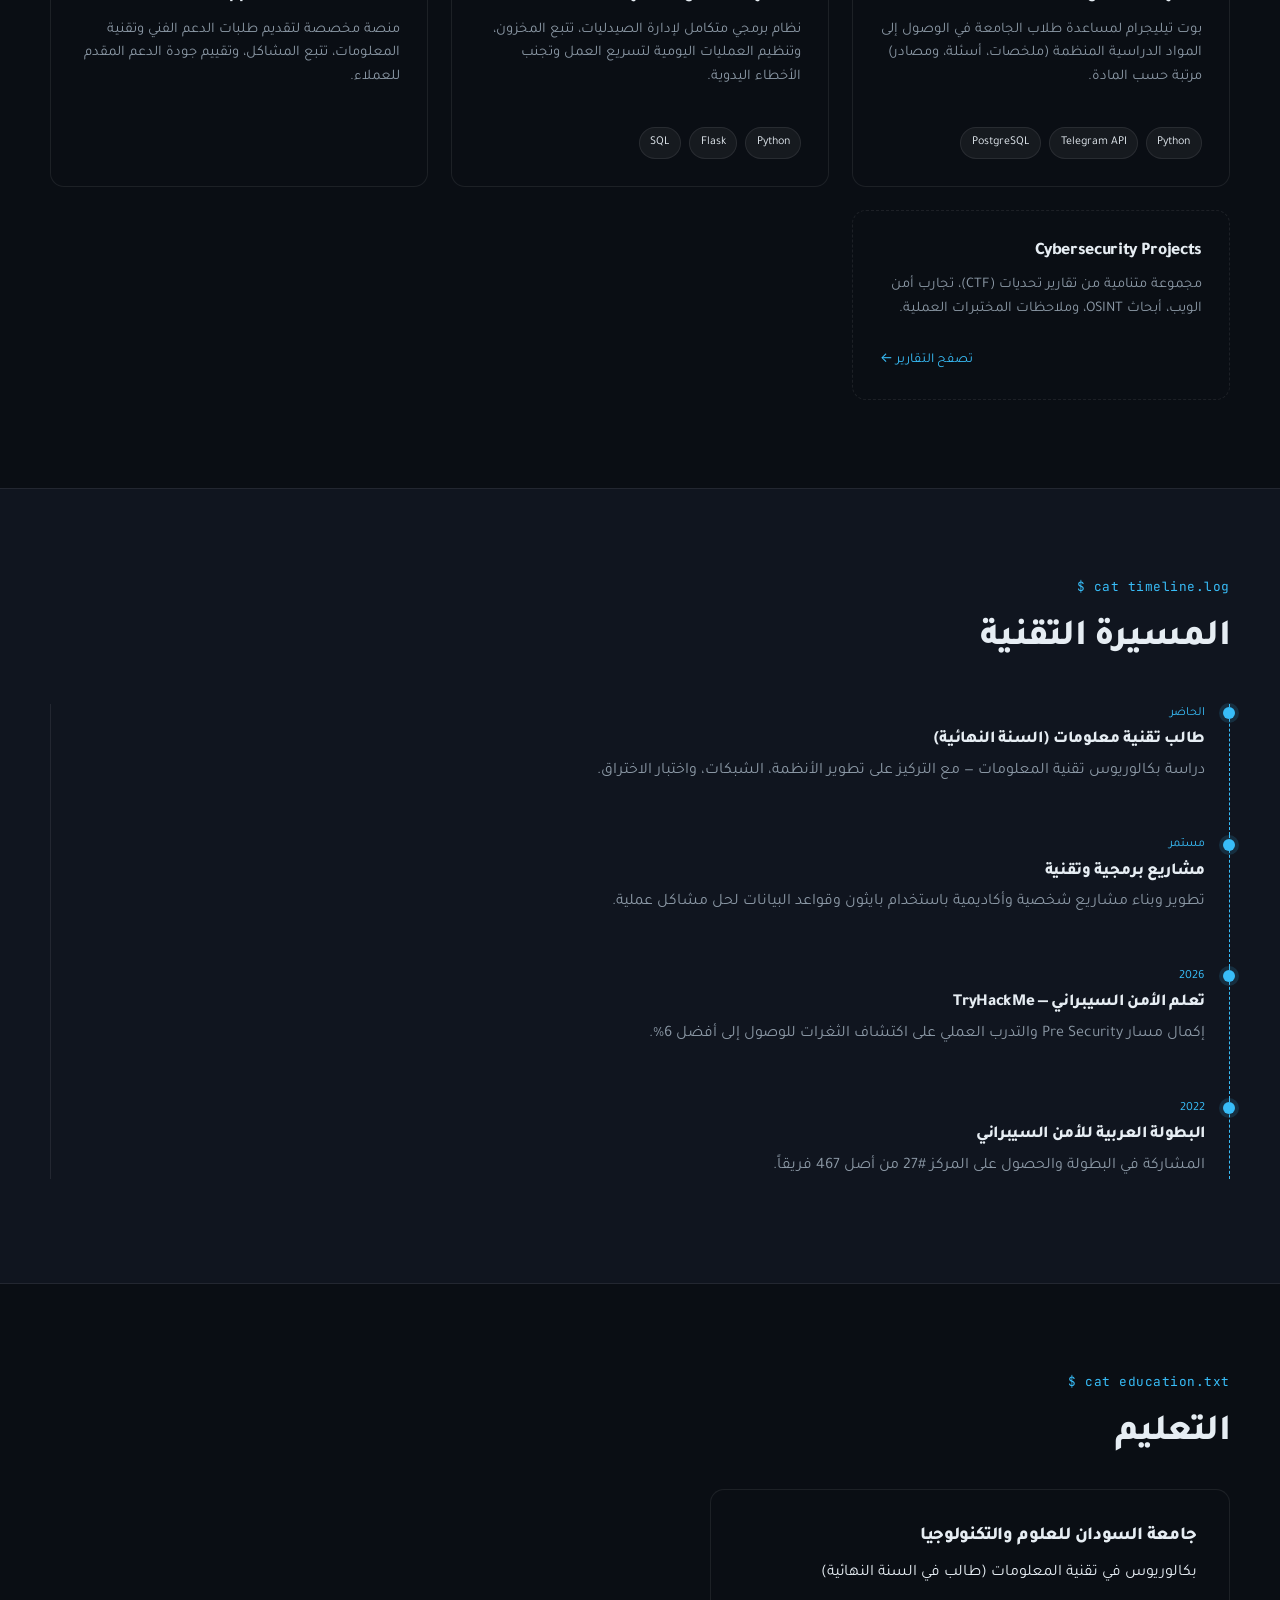
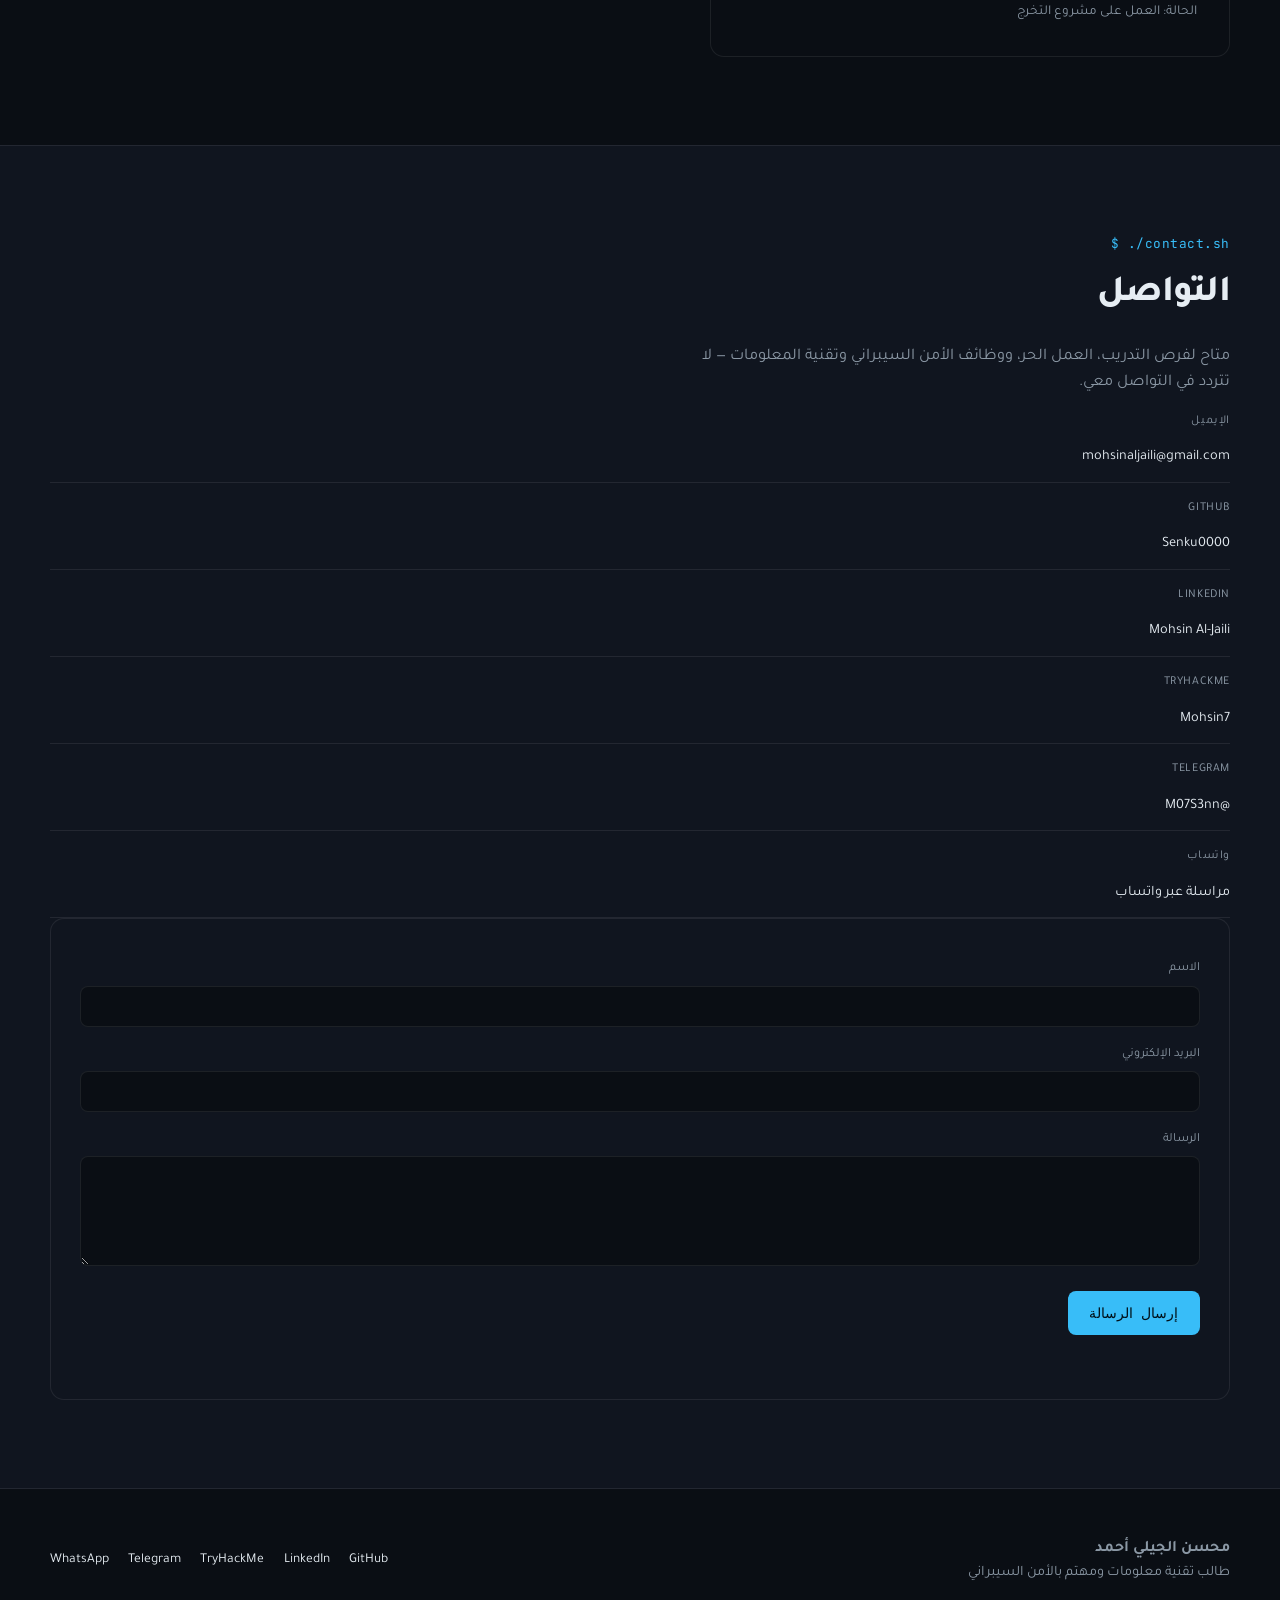
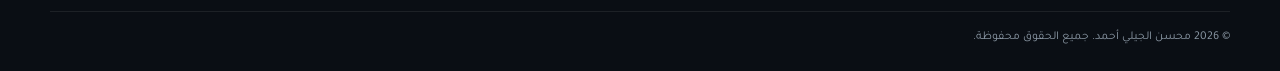
==== commit ec8a3d97: "Remove English link from Arabic index page" ====
--- a/index-ar.html
+++ b/index-ar.html
@@ -3,9 +3,25 @@
 <head>
 <meta charset="UTF-8">
 <meta name="viewport" content="width=device-width, initial-scale=1.0">
-<title>محسن الجيلي أحمد | طالب تقنية معلومات ومهتم بالأمن السيبراني</title>
-<meta name="description" content="محسن الجيلي أحمد — طالب تقنية معلومات متخصص في الأمن السيبراني، الشبكات، وتطوير البرمجيات.">
+<title>محسن الجيلي أحمد | مهندس تقنية معلومات وأمن سيبراني</title>
+<meta name="description" content="محسن الجيلي أحمد — طالب تقنية معلومات في جامعة السودان متخصص في الأمن السيبراني (Bug Bounty)، الشبكات، وتطوير الأنظمة.">
 <meta name="theme-color" content="#0a0e14">
+<link rel="canonical" href="https://senku0000.github.io/">
+
+<!-- Open Graph / WhatsApp & LinkedIn -->
+<meta property="og:type" content="website">
+<meta property="og:url" content="https://senku0000.github.io/">
+<meta property="og:title" content="محسن الجيلي أحمد | مهندس تقنية معلومات وأمن سيبراني">
+<meta property="og:description" content="ملف شخصي يستعرض مهاراتي ومشاريعي في الأمن السيبراني، صيد الثغرات، وتطوير الأنظمة.">
+<meta property="og:image" content="https://senku0000.github.io/assets/images/og-cover.jpg">
+
+<!-- Twitter -->
+<meta name="twitter:card" content="summary_large_image">
+<meta name="twitter:url" content="https://senku0000.github.io/">
+<meta name="twitter:title" content="محسن الجيلي أحمد | مهندس تقنية معلومات وأمن سيبراني">
+<meta name="twitter:description" content="ملف شخصي يستعرض مهاراتي ومشاريعي في الأمن السيبراني، صيد الثغرات، وتطوير الأنظمة.">
+<meta name="twitter:image" content="https://senku0000.github.io/assets/images/og-cover.jpg">
+
 <link rel="icon" type="image/svg+xml" href="assets/icons/favicon.svg">
 <link rel="preconnect" href="https://fonts.googleapis.com">
 <link rel="preconnect" href="https://fonts.gstatic.com" crossorigin>
@@ -14,48 +30,23 @@
 
 <!-- إصلاحات التصميم المخصصة للغة العربية -->
 <style>
-  body, h1, h2, h3, p, a, span, label, input, textarea { 
-    font-family: 'Tajawal', 'Inter', sans-serif !important; 
-  }
-  
+  body, h1, h2, h3, p, a, span, label, input, textarea { font-family: 'Tajawal', 'Inter', sans-serif !important; }
   body, html { overflow-x: hidden; }
-
-  .skip-link {
-    position: absolute; top: -1000px; right: 0; opacity: 0;
-  }
+  .skip-link { position: absolute; top: -1000px; right: 0; opacity: 0; }
   .skip-link:focus { top: 0; opacity: 1; }
-
-  /* الأكواد التي يجب أن تبقى في أقصى اليسار */
-  .terminal__body, .nav__prompt, .stat-block__num { 
-    font-family: 'JetBrains Mono', monospace !important; 
-    direction: ltr; 
-    text-align: left; 
-  }
-
-  /* العناوين التقنية (مثل whoami) لتبدأ من اليمين مع النصوص العربية */
-  .eyebrow { 
-    font-family: 'JetBrains Mono', monospace !important; 
-    direction: ltr; 
-    text-align: right; 
-  }
-
+  .terminal__body, .nav__prompt, .stat-block__num { font-family: 'JetBrains Mono', monospace !important; direction: ltr; text-align: left; }
+  .eyebrow { font-family: 'JetBrains Mono', monospace !important; direction: ltr; text-align: right; }
   .nav__links { text-align: right; }
   .contact-list { padding-right: 0; }
   .contact-list li { direction: rtl; display: flex; justify-content: flex-start; gap: 15px; }
-
-  .timeline__item {
-    padding-left: 0 !important;
-    padding-right: 1.5rem !important;
-    border-left: none !important;
-    border-right: 1px dashed var(--accent) !important;
-  }
+  .timeline__item { padding-left: 0 !important; padding-right: 1.5rem !important; border-left: none !important; border-right: 1px dashed var(--accent) !important; }
   .timeline__dot { left: auto !important; right: -6px !important; }
-  
   .cert-row { direction: rtl; text-align: right; }
   .cert-row__main { margin-left: 0; margin-right: 0; }
   .link-arrow { display: inline-flex; flex-direction: row-reverse; gap: 5px; }
 </style>
 </head>
+
 <body>
 
 <a class="skip-link" href="#main">تخطي إلى المحتوى</a>
@@ -102,7 +93,6 @@
         <a href="#projects" class="btn btn--primary">عرض مشاريعي</a>
         <a href="#about" class="btn btn--ghost">نبذة عني</a>
         <a href="#contact" class="btn btn--ghost">تواصل معي</a>
-        <a href="index.html" class="btn btn--ghost" style="color: var(--accent); font-weight: bold;">English</a>
         <a href="assets/cv/Mohsin-Al-Jaili-Ahmed-CV.pdf" class="btn btn--outline" download>تحميل السيرة الذاتية</a>
       </div>
       <div class="hero__stats">
